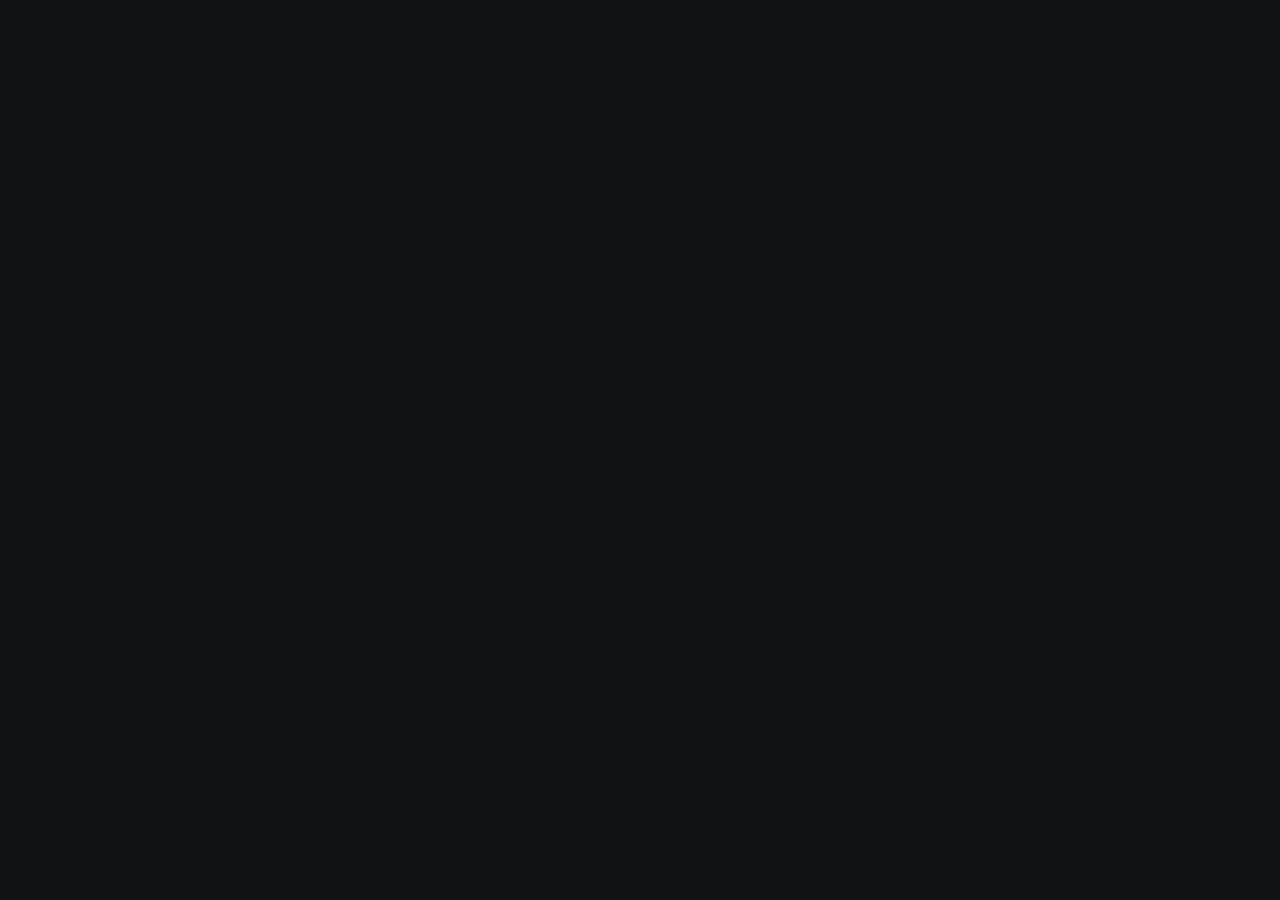
==== conveyor-proto/index.html @ c046ced2 "Прототип конвейера задач + README" ====
<!doctype html>
<html lang="en">
  <head>
    <meta charset="UTF-8" />
    <meta name="viewport" content="width=device-width, initial-scale=1.0" />
    <title>Конвейер задач — прототип</title>
    <script type="module" crossorigin src="./assets/index-CTn7qIFU.js"></script>
    <link rel="stylesheet" crossorigin href="./assets/index-Dr8Ca8Uf.css">
  </head>
  <body>
    <div id="root"></div>
  </body>
</html>
---- conveyor-proto/assets/index-Dr8Ca8Uf.css ----
@font-face{font-family:Manrope;font-style:normal;font-display:swap;font-weight:400;src:url(./manrope-cyrillic-400-normal-BMzJvInZ.woff2) format("woff2"),url(./manrope-cyrillic-400-normal-Dvx59UGC.woff) format("woff")}@font-face{font-family:Manrope;font-style:normal;font-display:swap;font-weight:500;src:url(./manrope-cyrillic-500-normal-B1OEZity.woff2) format("woff2"),url(./manrope-cyrillic-500-normal-CNwnNrRC.woff) format("woff")}@font-face{font-family:Manrope;font-style:normal;font-display:swap;font-weight:600;src:url(./manrope-cyrillic-600-normal-DvRl3Mj-.woff2) format("woff2"),url(./manrope-cyrillic-600-normal-It4mZcQk.woff) format("woff")}@font-face{font-family:Manrope;font-style:normal;font-display:swap;font-weight:700;src:url(./manrope-cyrillic-700-normal-Dw_fZAg2.woff2) format("woff2"),url(./manrope-cyrillic-700-normal-7JNVKxyl.woff) format("woff")}@font-face{font-family:JetBrains Mono;font-style:normal;font-display:swap;font-weight:400;src:url(./jetbrains-mono-cyrillic-400-normal-BEIGL1Tu.woff2) format("woff2"),url(./jetbrains-mono-cyrillic-400-normal-ugxPyKxw.woff) format("woff")}@font-face{font-family:JetBrains Mono;font-style:normal;font-display:swap;font-weight:500;src:url(./jetbrains-mono-cyrillic-500-normal-DmUKJPL_.woff2) format("woff2"),url(./jetbrains-mono-cyrillic-500-normal-DJqRU3vO.woff) format("woff")}@font-face{font-family:JetBrains Mono;font-style:normal;font-display:swap;font-weight:700;src:url(./jetbrains-mono-cyrillic-700-normal-BWTpRfYl.woff2) format("woff2"),url(./jetbrains-mono-cyrillic-700-normal-CEoEElIJ.woff) format("woff")}*,:before,:after{--tw-border-spacing-x: 0;--tw-border-spacing-y: 0;--tw-translate-x: 0;--tw-translate-y: 0;--tw-rotate: 0;--tw-skew-x: 0;--tw-skew-y: 0;--tw-scale-x: 1;--tw-scale-y: 1;--tw-pan-x: ;--tw-pan-y: ;--tw-pinch-zoom: ;--tw-scroll-snap-strictness: proximity;--tw-gradient-from-position: ;--tw-gradient-via-position: ;--tw-gradient-to-position: ;--tw-ordinal: ;--tw-slashed-zero: ;--tw-numeric-figure: ;--tw-numeric-spacing: ;--tw-numeric-fraction: ;--tw-ring-inset: ;--tw-ring-offset-width: 0px;--tw-ring-offset-color: #fff;--tw-ring-color: rgb(59 130 246 / .5);--tw-ring-offset-shadow: 0 0 #0000;--tw-ring-shadow: 0 0 #0000;--tw-shadow: 0 0 #0000;--tw-shadow-colored: 0 0 #0000;--tw-blur: ;--tw-brightness: ;--tw-contrast: ;--tw-grayscale: ;--tw-hue-rotate: ;--tw-invert: ;--tw-saturate: ;--tw-sepia: ;--tw-drop-shadow: ;--tw-backdrop-blur: ;--tw-backdrop-brightness: ;--tw-backdrop-contrast: ;--tw-backdrop-grayscale: ;--tw-backdrop-hue-rotate: ;--tw-backdrop-invert: ;--tw-backdrop-opacity: ;--tw-backdrop-saturate: ;--tw-backdrop-sepia: ;--tw-contain-size: ;--tw-contain-layout: ;--tw-contain-paint: ;--tw-contain-style: }::backdrop{--tw-border-spacing-x: 0;--tw-border-spacing-y: 0;--tw-translate-x: 0;--tw-translate-y: 0;--tw-rotate: 0;--tw-skew-x: 0;--tw-skew-y: 0;--tw-scale-x: 1;--tw-scale-y: 1;--tw-pan-x: ;--tw-pan-y: ;--tw-pinch-zoom: ;--tw-scroll-snap-strictness: proximity;--tw-gradient-from-position: ;--tw-gradient-via-position: ;--tw-gradient-to-position: ;--tw-ordinal: ;--tw-slashed-zero: ;--tw-numeric-figure: ;--tw-numeric-spacing: ;--tw-numeric-fraction: ;--tw-ring-inset: ;--tw-ring-offset-width: 0px;--tw-ring-offset-color: #fff;--tw-ring-color: rgb(59 130 246 / .5);--tw-ring-offset-shadow: 0 0 #0000;--tw-ring-shadow: 0 0 #0000;--tw-shadow: 0 0 #0000;--tw-shadow-colored: 0 0 #0000;--tw-blur: ;--tw-brightness: ;--tw-contrast: ;--tw-grayscale: ;--tw-hue-rotate: ;--tw-invert: ;--tw-saturate: ;--tw-sepia: ;--tw-drop-shadow: ;--tw-backdrop-blur: ;--tw-backdrop-brightness: ;--tw-backdrop-contrast: ;--tw-backdrop-grayscale: ;--tw-backdrop-hue-rotate: ;--tw-backdrop-invert: ;--tw-backdrop-opacity: ;--tw-backdrop-saturate: ;--tw-backdrop-sepia: ;--tw-contain-size: ;--tw-contain-layout: ;--tw-contain-paint: ;--tw-contain-style: }*,:before,:after{box-sizing:border-box;border-width:0;border-style:solid;border-color:#e5e7eb}:before,:after{--tw-content: ""}html,:host{line-height:1.5;-webkit-text-size-adjust:100%;-moz-tab-size:4;-o-tab-size:4;tab-size:4;font-family:ui-sans-serif,system-ui,sans-serif,"Apple Color Emoji","Segoe UI Emoji",Segoe UI Symbol,"Noto Color Emoji";font-feature-settings:normal;font-variation-settings:normal;-webkit-tap-highlight-color:transparent}body{margin:0;line-height:inherit}hr{height:0;color:inherit;border-top-width:1px}abbr:where([title]){-webkit-text-decoration:underline dotted;text-decoration:underline dotted}h1,h2,h3,h4,h5,h6{font-size:inherit;font-weight:inherit}a{color:inherit;text-decoration:inherit}b,strong{font-weight:bolder}code,kbd,samp,pre{font-family:ui-monospace,SFMono-Regular,Menlo,Monaco,Consolas,Liberation Mono,Courier New,monospace;font-feature-settings:normal;font-variation-settings:normal;font-size:1em}small{font-size:80%}sub,sup{font-size:75%;line-height:0;position:relative;vertical-align:baseline}sub{bottom:-.25em}sup{top:-.5em}table{text-indent:0;border-color:inherit;border-collapse:collapse}button,input,optgroup,select,textarea{font-family:inherit;font-feature-settings:inherit;font-variation-settings:inherit;font-size:100%;font-weight:inherit;line-height:inherit;letter-spacing:inherit;color:inherit;margin:0;padding:0}button,select{text-transform:none}button,input:where([type=button]),input:where([type=reset]),input:where([type=submit]){-webkit-appearance:button;background-color:transparent;background-image:none}:-moz-focusring{outline:auto}:-moz-ui-invalid{box-shadow:none}progress{vertical-align:baseline}::-webkit-inner-spin-button,::-webkit-outer-spin-button{height:auto}[type=search]{-webkit-appearance:textfield;outline-offset:-2px}::-webkit-search-decoration{-webkit-appearance:none}::-webkit-file-upload-button{-webkit-appearance:button;font:inherit}summary{display:list-item}blockquote,dl,dd,h1,h2,h3,h4,h5,h6,hr,figure,p,pre{margin:0}fieldset{margin:0;padding:0}legend{padding:0}ol,ul,menu{list-style:none;margin:0;padding:0}dialog{padding:0}textarea{resize:vertical}input::-moz-placeholder,textarea::-moz-placeholder{opacity:1;color:#9ca3af}input::placeholder,textarea::placeholder{opacity:1;color:#9ca3af}button,[role=button]{cursor:pointer}:disabled{cursor:default}img,svg,video,canvas,audio,iframe,embed,object{display:block;vertical-align:middle}img,video{max-width:100%;height:auto}[hidden]:where(:not([hidden=until-found])){display:none}html{color-scheme:dark}body{--tw-bg-opacity: 1;background-color:rgb(16 18 20 / var(--tw-bg-opacity, 1));--tw-text-opacity: 1;color:rgb(227 230 234 / var(--tw-text-opacity, 1));-webkit-font-smoothing:antialiased;-moz-osx-font-smoothing:grayscale;font-family:Manrope,system-ui,sans-serif}.font-mono,code{font-family:JetBrains Mono,ui-monospace,monospace}.sr-only{position:absolute;width:1px;height:1px;padding:0;margin:-1px;overflow:hidden;clip:rect(0,0,0,0);white-space:nowrap;border-width:0}.pointer-events-none{pointer-events:none}.visible{visibility:visible}.invisible{visibility:hidden}.fixed{position:fixed}.absolute{position:absolute}.relative{position:relative}.inset-0{inset:0}.inset-x-0{left:0;right:0}.inset-y-0{top:0;bottom:0}.-bottom-12{bottom:-3rem}.-left-12{left:-3rem}.-left-\[21px\]{left:-21px}.-right-12{right:-3rem}.-top-12{top:-3rem}.bottom-0{bottom:0}.bottom-5{bottom:1.25rem}.left-0{left:0}.left-1\/2{left:50%}.left-2{left:.5rem}.left-\[50\%\]{left:50%}.right-0{right:0}.right-1{right:.25rem}.right-2{right:.5rem}.right-3{right:.75rem}.right-4{right:1rem}.top-0{top:0}.top-1{top:.25rem}.top-1\.5{top:.375rem}.top-1\/2{top:50%}.top-3\.5{top:.875rem}.top-4{top:1rem}.top-\[1px\]{top:1px}.top-\[50\%\]{top:50%}.top-\[60\%\]{top:60%}.top-full{top:100%}.isolate{isolation:isolate}.z-10{z-index:10}.z-20{z-index:20}.z-40{z-index:40}.z-50{z-index:50}.z-\[1\]{z-index:1}.order-first{order:-9999}.order-last{order:9999}.col-start-2{grid-column-start:2}.row-span-2{grid-row:span 2 / span 2}.row-start-1{grid-row-start:1}.\!m-0{margin:0!important}.-mx-1{margin-left:-.25rem;margin-right:-.25rem}.-my-2{margin-top:-.5rem;margin-bottom:-.5rem}.mx-2{margin-left:.5rem;margin-right:.5rem}.mx-3\.5{margin-left:.875rem;margin-right:.875rem}.mx-auto{margin-left:auto;margin-right:auto}.my-0{margin-top:0;margin-bottom:0}.my-0\.5{margin-top:.125rem;margin-bottom:.125rem}.my-1{margin-top:.25rem;margin-bottom:.25rem}.-ml-4{margin-left:-1rem}.-mt-4{margin-top:-1rem}.mb-1\.5{margin-bottom:.375rem}.mb-2{margin-bottom:.5rem}.mb-3{margin-bottom:.75rem}.ml-1{margin-left:.25rem}.ml-2{margin-left:.5rem}.ml-4{margin-left:1rem}.ml-auto{margin-left:auto}.mt-0\.5{margin-top:.125rem}.mt-1{margin-top:.25rem}.mt-1\.5{margin-top:.375rem}.mt-2{margin-top:.5rem}.mt-3{margin-top:.75rem}.mt-4{margin-top:1rem}.mt-5{margin-top:1.25rem}.mt-auto{margin-top:auto}.line-clamp-1{overflow:hidden;display:-webkit-box;-webkit-box-orient:vertical;-webkit-line-clamp:1}.line-clamp-2{overflow:hidden;display:-webkit-box;-webkit-box-orient:vertical;-webkit-line-clamp:2}.block{display:block}.flex{display:flex}.inline-flex{display:inline-flex}.table{display:table}.table-caption{display:table-caption}.table-cell{display:table-cell}.table-row{display:table-row}.grid{display:grid}.hidden{display:none}.aspect-square{aspect-ratio:1 / 1}.aspect-video{aspect-ratio:16 / 9}.size-10{width:2.5rem;height:2.5rem}.size-2{width:.5rem;height:.5rem}.size-2\.5{width:.625rem;height:.625rem}.size-3{width:.75rem;height:.75rem}.size-3\.5{width:.875rem;height:.875rem}.size-4{width:1rem;height:1rem}.size-6{width:1.5rem;height:1.5rem}.size-7{width:1.75rem;height:1.75rem}.size-8{width:2rem;height:2rem}.size-9{width:2.25rem;height:2.25rem}.size-auto{width:auto;height:auto}.size-full{width:100%;height:100%}.h-1{height:.25rem}.h-1\.5{height:.375rem}.h-10{height:2.5rem}.h-12{height:3rem}.h-2{height:.5rem}.h-2\.5{height:.625rem}.h-4{height:1rem}.h-5{height:1.25rem}.h-6{height:1.5rem}.h-7{height:1.75rem}.h-8{height:2rem}.h-9{height:2.25rem}.h-\[1\.15rem\]{height:1.15rem}.h-\[calc\(100\%-1px\)\]{height:calc(100% - 1px)}.h-\[var\(--radix-navigation-menu-viewport-height\)\]{height:var(--radix-navigation-menu-viewport-height)}.h-\[var\(--radix-select-trigger-height\)\]{height:var(--radix-select-trigger-height)}.h-auto{height:auto}.h-dvh{height:100dvh}.h-full{height:100%}.h-px{height:1px}.h-svh{height:100svh}.max-h-\[300px\]{max-height:300px}.max-h-\[85vh\]{max-height:85vh}.min-h-0{min-height:0px}.min-h-16{min-height:4rem}.min-h-4{min-height:1rem}.min-h-svh{min-height:100svh}.w-0{width:0px}.w-1{width:.25rem}.w-2{width:.5rem}.w-2\.5{width:.625rem}.w-3{width:.75rem}.w-3\/4{width:75%}.w-4{width:1rem}.w-5{width:1.25rem}.w-64{width:16rem}.w-72{width:18rem}.w-8{width:2rem}.w-80{width:20rem}.w-9{width:2.25rem}.w-\[100px\]{width:100px}.w-auto{width:auto}.w-fit{width:-moz-fit-content;width:fit-content}.w-full{width:100%}.w-max{width:-moz-max-content;width:max-content}.w-px{width:1px}.min-w-0{min-width:0px}.min-w-10{min-width:2.5rem}.min-w-5{min-width:1.25rem}.min-w-8{min-width:2rem}.min-w-9{min-width:2.25rem}.min-w-\[12rem\]{min-width:12rem}.min-w-\[8rem\]{min-width:8rem}.min-w-\[var\(--radix-select-trigger-width\)\]{min-width:var(--radix-select-trigger-width)}.max-w-2xl{max-width:42rem}.max-w-\[calc\(100\%-2rem\)\]{max-width:calc(100% - 2rem)}.max-w-max{max-width:-moz-max-content;max-width:max-content}.max-w-md{max-width:28rem}.max-w-sm{max-width:24rem}.flex-1{flex:1 1 0%}.shrink-0{flex-shrink:0}.grow{flex-grow:1}.grow-0{flex-grow:0}.basis-full{flex-basis:100%}.caption-bottom{caption-side:bottom}.border-collapse{border-collapse:collapse}.-translate-x-1\/2{--tw-translate-x: -50%;transform:translate(var(--tw-translate-x),var(--tw-translate-y)) rotate(var(--tw-rotate)) skew(var(--tw-skew-x)) skewY(var(--tw-skew-y)) scaleX(var(--tw-scale-x)) scaleY(var(--tw-scale-y))}.-translate-x-px{--tw-translate-x: -1px;transform:translate(var(--tw-translate-x),var(--tw-translate-y)) rotate(var(--tw-rotate)) skew(var(--tw-skew-x)) skewY(var(--tw-skew-y)) scaleX(var(--tw-scale-x)) scaleY(var(--tw-scale-y))}.-translate-y-1\/2{--tw-translate-y: -50%;transform:translate(var(--tw-translate-x),var(--tw-translate-y)) rotate(var(--tw-rotate)) skew(var(--tw-skew-x)) skewY(var(--tw-skew-y)) scaleX(var(--tw-scale-x)) scaleY(var(--tw-scale-y))}.translate-x-\[-50\%\]{--tw-translate-x: -50%;transform:translate(var(--tw-translate-x),var(--tw-translate-y)) rotate(var(--tw-rotate)) skew(var(--tw-skew-x)) skewY(var(--tw-skew-y)) scaleX(var(--tw-scale-x)) scaleY(var(--tw-scale-y))}.translate-x-px{--tw-translate-x: 1px;transform:translate(var(--tw-translate-x),var(--tw-translate-y)) rotate(var(--tw-rotate)) skew(var(--tw-skew-x)) skewY(var(--tw-skew-y)) scaleX(var(--tw-scale-x)) scaleY(var(--tw-scale-y))}.translate-y-0\.5{--tw-translate-y: .125rem;transform:translate(var(--tw-translate-x),var(--tw-translate-y)) rotate(var(--tw-rotate)) skew(var(--tw-skew-x)) skewY(var(--tw-skew-y)) scaleX(var(--tw-scale-x)) scaleY(var(--tw-scale-y))}.translate-y-\[-50\%\]{--tw-translate-y: -50%;transform:translate(var(--tw-translate-x),var(--tw-translate-y)) rotate(var(--tw-rotate)) skew(var(--tw-skew-x)) skewY(var(--tw-skew-y)) scaleX(var(--tw-scale-x)) scaleY(var(--tw-scale-y))}.translate-y-\[calc\(-50\%_-_2px\)\]{--tw-translate-y: calc(-50% - 2px) ;transform:translate(var(--tw-translate-x),var(--tw-translate-y)) rotate(var(--tw-rotate)) skew(var(--tw-skew-x)) skewY(var(--tw-skew-y)) scaleX(var(--tw-scale-x)) scaleY(var(--tw-scale-y))}.rotate-45{--tw-rotate: 45deg;transform:translate(var(--tw-translate-x),var(--tw-translate-y)) rotate(var(--tw-rotate)) skew(var(--tw-skew-x)) skewY(var(--tw-skew-y)) scaleX(var(--tw-scale-x)) scaleY(var(--tw-scale-y))}.rotate-90{--tw-rotate: 90deg;transform:translate(var(--tw-translate-x),var(--tw-translate-y)) rotate(var(--tw-rotate)) skew(var(--tw-skew-x)) skewY(var(--tw-skew-y)) scaleX(var(--tw-scale-x)) scaleY(var(--tw-scale-y))}.transform{transform:translate(var(--tw-translate-x),var(--tw-translate-y)) rotate(var(--tw-rotate)) skew(var(--tw-skew-x)) skewY(var(--tw-skew-y)) scaleX(var(--tw-scale-x)) scaleY(var(--tw-scale-y))}@keyframes caret-blink{0%,70%,to{opacity:1}20%,50%{opacity:0}}.animate-caret-blink{animation:caret-blink 1.25s ease-out infinite}@keyframes pulse{50%{opacity:.5}}.animate-pulse{animation:pulse 2s cubic-bezier(.4,0,.6,1) infinite}@keyframes spin{to{transform:rotate(360deg)}}.animate-spin{animation:spin 1s linear infinite}.cursor-default{cursor:default}.cursor-pointer{cursor:pointer}.cursor-text{cursor:text}.touch-none{touch-action:none}.select-none{-webkit-user-select:none;-moz-user-select:none;user-select:none}.resize-none{resize:none}.scroll-my-1{scroll-margin-top:.25rem;scroll-margin-bottom:.25rem}.scroll-py-1{scroll-padding-top:.25rem;scroll-padding-bottom:.25rem}.list-disc{list-style-type:disc}.list-none{list-style-type:none}.auto-rows-min{grid-auto-rows:min-content}.grid-cols-\[0_1fr\]{grid-template-columns:0 1fr}.grid-rows-\[auto_auto\]{grid-template-rows:auto auto}.flex-row{flex-direction:row}.flex-col{flex-direction:column}.flex-col-reverse{flex-direction:column-reverse}.flex-wrap{flex-wrap:wrap}.place-content-center{place-content:center}.place-items-center{place-items:center}.items-start{align-items:flex-start}.items-end{align-items:flex-end}.items-center{align-items:center}.items-stretch{align-items:stretch}.justify-start{justify-content:flex-start}.justify-center{justify-content:center}.justify-between{justify-content:space-between}.justify-items-start{justify-items:start}.gap-0\.5{gap:.125rem}.gap-1{gap:.25rem}.gap-1\.5{gap:.375rem}.gap-2{gap:.5rem}.gap-2\.5{gap:.625rem}.gap-3{gap:.75rem}.gap-4{gap:1rem}.gap-6{gap:1.5rem}.gap-7{gap:1.75rem}.gap-\[--spacing\(var\(--gap\)\)\]{gap:var(--spacing(var(--gap)))}.gap-y-0\.5{row-gap:.125rem}.space-y-1>:not([hidden])~:not([hidden]){--tw-space-y-reverse: 0;margin-top:calc(.25rem * calc(1 - var(--tw-space-y-reverse)));margin-bottom:calc(.25rem * var(--tw-space-y-reverse))}.space-y-1\.5>:not([hidden])~:not([hidden]){--tw-space-y-reverse: 0;margin-top:calc(.375rem * calc(1 - var(--tw-space-y-reverse)));margin-bottom:calc(.375rem * var(--tw-space-y-reverse))}.space-y-2>:not([hidden])~:not([hidden]){--tw-space-y-reverse: 0;margin-top:calc(.5rem * calc(1 - var(--tw-space-y-reverse)));margin-bottom:calc(.5rem * var(--tw-space-y-reverse))}.space-y-2\.5>:not([hidden])~:not([hidden]){--tw-space-y-reverse: 0;margin-top:calc(.625rem * calc(1 - var(--tw-space-y-reverse)));margin-bottom:calc(.625rem * var(--tw-space-y-reverse))}.space-y-3>:not([hidden])~:not([hidden]){--tw-space-y-reverse: 0;margin-top:calc(.75rem * calc(1 - var(--tw-space-y-reverse)));margin-bottom:calc(.75rem * var(--tw-space-y-reverse))}.self-start{align-self:flex-start}.self-stretch{align-self:stretch}.justify-self-end{justify-self:end}.overflow-auto{overflow:auto}.overflow-hidden{overflow:hidden}.overflow-x-auto{overflow-x:auto}.overflow-y-auto{overflow-y:auto}.overflow-x-hidden{overflow-x:hidden}.truncate{overflow:hidden;text-overflow:ellipsis;white-space:nowrap}.whitespace-nowrap{white-space:nowrap}.text-balance{text-wrap:balance}.break-words{overflow-wrap:break-word}.rounded{border-radius:.25rem}.rounded-2xl{border-radius:1rem}.rounded-\[2px\]{border-radius:2px}.rounded-\[4px\]{border-radius:4px}.rounded-\[calc\(var\(--radius\)-5px\)\]{border-radius:calc(var(--radius) - 5px)}.rounded-\[inherit\]{border-radius:inherit}.rounded-full{border-radius:9999px}.rounded-lg{border-radius:var(--radius)}.rounded-md{border-radius:calc(var(--radius) - 2px)}.rounded-none{border-radius:0}.rounded-sm{border-radius:calc(var(--radius) - 4px)}.rounded-xl{border-radius:calc(var(--radius) + 4px)}.rounded-xs{border-radius:calc(var(--radius) - 6px)}.rounded-l-md{border-top-left-radius:calc(var(--radius) - 2px);border-bottom-left-radius:calc(var(--radius) - 2px)}.rounded-r-md{border-top-right-radius:calc(var(--radius) - 2px);border-bottom-right-radius:calc(var(--radius) - 2px)}.rounded-tl-sm{border-top-left-radius:calc(var(--radius) - 4px)}.border{border-width:1px}.border-0{border-width:0px}.border-\[1\.5px\]{border-width:1.5px}.border-y{border-top-width:1px;border-bottom-width:1px}.border-b{border-bottom-width:1px}.border-l{border-left-width:1px}.border-r{border-right-width:1px}.border-t{border-top-width:1px}.border-dashed{border-style:dashed}.border-amber\/30{border-color:#e8b34b4d}.border-border{border-color:hsl(var(--border))}.border-border\/50{border-color:hsl(var(--border) / .5)}.border-green\/30{border-color:#5db87a4d}.border-input{border-color:hsl(var(--input))}.border-line{--tw-border-opacity: 1;border-color:rgb(38 41 47 / var(--tw-border-opacity, 1))}.border-orange\/30{border-color:#dd8a4b4d}.border-primary{border-color:hsl(var(--primary))}.border-red\/40{border-color:#d9634f66}.border-red\/50{border-color:#d9634f80}.border-sidebar-border{border-color:hsl(var(--sidebar-border))}.border-transparent{border-color:transparent}.border-l-transparent{border-left-color:transparent}.border-t-transparent{border-top-color:transparent}.bg-accent{background-color:hsl(var(--accent))}.bg-amber{--tw-bg-opacity: 1;background-color:rgb(232 179 75 / var(--tw-bg-opacity, 1))}.bg-amber\/15{background-color:#e8b34b26}.bg-amber\/5{background-color:#e8b34b0d}.bg-background{background-color:hsl(var(--background))}.bg-bg{--tw-bg-opacity: 1;background-color:rgb(16 18 20 / var(--tw-bg-opacity, 1))}.bg-black\/50{background-color:#00000080}.bg-black\/60{background-color:#0009}.bg-blue{--tw-bg-opacity: 1;background-color:rgb(91 157 217 / var(--tw-bg-opacity, 1))}.bg-border{background-color:hsl(var(--border))}.bg-card{background-color:hsl(var(--card))}.bg-destructive{--tw-bg-opacity: 1;background-color:hsl(var(--destructive) / var(--tw-bg-opacity, 1))}.bg-foreground{background-color:hsl(var(--foreground))}.bg-green{--tw-bg-opacity: 1;background-color:rgb(93 184 122 / var(--tw-bg-opacity, 1))}.bg-green\/15{background-color:#5db87a26}.bg-green\/5{background-color:#5db87a0d}.bg-input{background-color:hsl(var(--input))}.bg-line{--tw-bg-opacity: 1;background-color:rgb(38 41 47 / var(--tw-bg-opacity, 1))}.bg-muted{background-color:hsl(var(--muted))}.bg-muted\/50{background-color:hsl(var(--muted) / .5)}.bg-orange{--tw-bg-opacity: 1;background-color:rgb(221 138 75 / var(--tw-bg-opacity, 1))}.bg-orange\/15{background-color:#dd8a4b26}.bg-orange\/5{background-color:#dd8a4b0d}.bg-panel{--tw-bg-opacity: 1;background-color:rgb(23 25 29 / var(--tw-bg-opacity, 1))}.bg-popover{background-color:hsl(var(--popover))}.bg-primary{background-color:hsl(var(--primary))}.bg-primary\/20{background-color:hsl(var(--primary) / .2)}.bg-red{--tw-bg-opacity: 1;background-color:rgb(217 99 79 / var(--tw-bg-opacity, 1))}.bg-red\/10{background-color:#d9634f1a}.bg-secondary{background-color:hsl(var(--secondary))}.bg-sidebar{background-color:hsl(var(--sidebar-background))}.bg-sidebar-border{background-color:hsl(var(--sidebar-border))}.bg-transparent{background-color:transparent}.bg-white{--tw-bg-opacity: 1;background-color:rgb(255 255 255 / var(--tw-bg-opacity, 1))}.fill-current{fill:currentColor}.fill-foreground{fill:hsl(var(--foreground))}.fill-primary{fill:hsl(var(--primary))}.p-0{padding:0}.p-0\.5{padding:.125rem}.p-1{padding:.25rem}.p-2{padding:.5rem}.p-2\.5{padding:.625rem}.p-3{padding:.75rem}.p-3\.5{padding:.875rem}.p-4{padding:1rem}.p-5{padding:1.25rem}.p-6{padding:1.5rem}.p-\[3px\]{padding:3px}.p-px{padding:1px}.px-1{padding-left:.25rem;padding-right:.25rem}.px-1\.5{padding-left:.375rem;padding-right:.375rem}.px-2{padding-left:.5rem;padding-right:.5rem}.px-2\.5{padding-left:.625rem;padding-right:.625rem}.px-3{padding-left:.75rem;padding-right:.75rem}.px-4{padding-left:1rem;padding-right:1rem}.px-5{padding-left:1.25rem;padding-right:1.25rem}.px-6{padding-left:1.5rem;padding-right:1.5rem}.py-0\.5{padding-top:.125rem;padding-bottom:.125rem}.py-1{padding-top:.25rem;padding-bottom:.25rem}.py-1\.5{padding-top:.375rem;padding-bottom:.375rem}.py-2{padding-top:.5rem;padding-bottom:.5rem}.py-2\.5{padding-top:.625rem;padding-bottom:.625rem}.py-3{padding-top:.75rem;padding-bottom:.75rem}.py-4{padding-top:1rem;padding-bottom:1rem}.py-6{padding-top:1.5rem;padding-bottom:1.5rem}.pb-3{padding-bottom:.75rem}.pb-4{padding-bottom:1rem}.pl-2{padding-left:.5rem}.pl-3{padding-left:.75rem}.pl-4{padding-left:1rem}.pl-8{padding-left:2rem}.pr-1{padding-right:.25rem}.pr-2{padding-right:.5rem}.pr-2\.5{padding-right:.625rem}.pr-3{padding-right:.75rem}.pr-8{padding-right:2rem}.pt-0{padding-top:0}.pt-3{padding-top:.75rem}.pt-4{padding-top:1rem}.text-left{text-align:left}.text-center{text-align:center}.align-middle{vertical-align:middle}.font-mono{font-family:ui-monospace,SFMono-Regular,Menlo,Monaco,Consolas,Liberation Mono,Courier New,monospace}.font-sans{font-family:ui-sans-serif,system-ui,sans-serif,"Apple Color Emoji","Segoe UI Emoji",Segoe UI Symbol,"Noto Color Emoji"}.text-\[0\.8rem\]{font-size:.8rem}.text-\[10px\]{font-size:10px}.text-\[11px\]{font-size:11px}.text-\[13px\]{font-size:13px}.text-base{font-size:1rem;line-height:1.5rem}.text-lg{font-size:1.125rem;line-height:1.75rem}.text-sm{font-size:.875rem;line-height:1.25rem}.text-sm\/relaxed{font-size:.875rem;line-height:1.625}.text-xs{font-size:.75rem;line-height:1rem}.font-bold{font-weight:700}.font-medium{font-weight:500}.font-normal{font-weight:400}.font-semibold{font-weight:600}.uppercase{text-transform:uppercase}.tabular-nums{--tw-numeric-spacing: tabular-nums;font-variant-numeric:var(--tw-ordinal) var(--tw-slashed-zero) var(--tw-numeric-figure) var(--tw-numeric-spacing) var(--tw-numeric-fraction)}.leading-none{line-height:1}.leading-normal{line-height:1.5}.leading-relaxed{line-height:1.625}.leading-snug{line-height:1.375}.tracking-tight{letter-spacing:-.025em}.tracking-wide{letter-spacing:.025em}.tracking-wider{letter-spacing:.05em}.tracking-widest{letter-spacing:.1em}.text-accent-foreground{color:hsl(var(--accent-foreground))}.text-amber{--tw-text-opacity: 1;color:rgb(232 179 75 / var(--tw-text-opacity, 1))}.text-background{color:hsl(var(--background))}.text-black{--tw-text-opacity: 1;color:rgb(0 0 0 / var(--tw-text-opacity, 1))}.text-blue{--tw-text-opacity: 1;color:rgb(91 157 217 / var(--tw-text-opacity, 1))}.text-card-foreground{color:hsl(var(--card-foreground))}.text-current{color:currentColor}.text-destructive{--tw-text-opacity: 1;color:hsl(var(--destructive) / var(--tw-text-opacity, 1))}.text-foreground{color:hsl(var(--foreground))}.text-green{--tw-text-opacity: 1;color:rgb(93 184 122 / var(--tw-text-opacity, 1))}.text-ink{--tw-text-opacity: 1;color:rgb(227 230 234 / var(--tw-text-opacity, 1))}.text-ink\/80{color:#e3e6eacc}.text-ink\/85{color:#e3e6ead9}.text-ink\/90{color:#e3e6eae6}.text-mute{--tw-text-opacity: 1;color:rgb(139 145 155 / var(--tw-text-opacity, 1))}.text-muted-foreground{color:hsl(var(--muted-foreground))}.text-orange{--tw-text-opacity: 1;color:rgb(221 138 75 / var(--tw-text-opacity, 1))}.text-popover-foreground{color:hsl(var(--popover-foreground))}.text-primary{color:hsl(var(--primary))}.text-primary-foreground{color:hsl(var(--primary-foreground))}.text-red{--tw-text-opacity: 1;color:rgb(217 99 79 / var(--tw-text-opacity, 1))}.text-secondary-foreground{color:hsl(var(--secondary-foreground))}.text-sidebar-foreground{color:hsl(var(--sidebar-foreground))}.text-sidebar-foreground\/70{color:hsl(var(--sidebar-foreground) / .7)}.text-white{--tw-text-opacity: 1;color:rgb(255 255 255 / var(--tw-text-opacity, 1))}.underline-offset-4{text-underline-offset:4px}.opacity-0{opacity:0}.opacity-50{opacity:.5}.opacity-70{opacity:.7}.shadow{--tw-shadow: 0 1px 3px 0 rgb(0 0 0 / .1), 0 1px 2px -1px rgb(0 0 0 / .1);--tw-shadow-colored: 0 1px 3px 0 var(--tw-shadow-color), 0 1px 2px -1px var(--tw-shadow-color);box-shadow:var(--tw-ring-offset-shadow, 0 0 #0000),var(--tw-ring-shadow, 0 0 #0000),var(--tw-shadow)}.shadow-2xl{--tw-shadow: 0 25px 50px -12px rgb(0 0 0 / .25);--tw-shadow-colored: 0 25px 50px -12px var(--tw-shadow-color);box-shadow:var(--tw-ring-offset-shadow, 0 0 #0000),var(--tw-ring-shadow, 0 0 #0000),var(--tw-shadow)}.shadow-\[0_0_0_1px_hsl\(var\(--sidebar-border\)\)\]{--tw-shadow: 0 0 0 1px hsl(var(--sidebar-border));--tw-shadow-colored: 0 0 0 1px var(--tw-shadow-color);box-shadow:var(--tw-ring-offset-shadow, 0 0 #0000),var(--tw-ring-shadow, 0 0 #0000),var(--tw-shadow)}.shadow-lg{--tw-shadow: 0 10px 15px -3px rgb(0 0 0 / .1), 0 4px 6px -4px rgb(0 0 0 / .1);--tw-shadow-colored: 0 10px 15px -3px var(--tw-shadow-color), 0 4px 6px -4px var(--tw-shadow-color);box-shadow:var(--tw-ring-offset-shadow, 0 0 #0000),var(--tw-ring-shadow, 0 0 #0000),var(--tw-shadow)}.shadow-md{--tw-shadow: 0 4px 6px -1px rgb(0 0 0 / .1), 0 2px 4px -2px rgb(0 0 0 / .1);--tw-shadow-colored: 0 4px 6px -1px var(--tw-shadow-color), 0 2px 4px -2px var(--tw-shadow-color);box-shadow:var(--tw-ring-offset-shadow, 0 0 #0000),var(--tw-ring-shadow, 0 0 #0000),var(--tw-shadow)}.shadow-none{--tw-shadow: 0 0 #0000;--tw-shadow-colored: 0 0 #0000;box-shadow:var(--tw-ring-offset-shadow, 0 0 #0000),var(--tw-ring-shadow, 0 0 #0000),var(--tw-shadow)}.shadow-sm{--tw-shadow: 0 1px 2px 0 rgb(0 0 0 / .05);--tw-shadow-colored: 0 1px 2px 0 var(--tw-shadow-color);box-shadow:var(--tw-ring-offset-shadow, 0 0 #0000),var(--tw-ring-shadow, 0 0 #0000),var(--tw-shadow)}.shadow-xl{--tw-shadow: 0 20px 25px -5px rgb(0 0 0 / .1), 0 8px 10px -6px rgb(0 0 0 / .1);--tw-shadow-colored: 0 20px 25px -5px var(--tw-shadow-color), 0 8px 10px -6px var(--tw-shadow-color);box-shadow:var(--tw-ring-offset-shadow, 0 0 #0000),var(--tw-ring-shadow, 0 0 #0000),var(--tw-shadow)}.shadow-xs{--tw-shadow: 0 1px 2px 0 rgb(0 0 0 / .05);--tw-shadow-colored: 0 1px 2px 0 var(--tw-shadow-color);box-shadow:var(--tw-ring-offset-shadow, 0 0 #0000),var(--tw-ring-shadow, 0 0 #0000),var(--tw-shadow)}.outline-none{outline:2px solid transparent;outline-offset:2px}.outline{outline-style:solid}.ring-0{--tw-ring-offset-shadow: var(--tw-ring-inset) 0 0 0 var(--tw-ring-offset-width) var(--tw-ring-offset-color);--tw-ring-shadow: var(--tw-ring-inset) 0 0 0 calc(0px + var(--tw-ring-offset-width)) var(--tw-ring-color);box-shadow:var(--tw-ring-offset-shadow),var(--tw-ring-shadow),var(--tw-shadow, 0 0 #0000)}.ring-ring\/50{--tw-ring-color: hsl(var(--ring) / .5)}.ring-sidebar-ring{--tw-ring-color: hsl(var(--sidebar-ring))}.ring-offset-background{--tw-ring-offset-color: hsl(var(--background))}.filter{filter:var(--tw-blur) var(--tw-brightness) var(--tw-contrast) var(--tw-grayscale) var(--tw-hue-rotate) var(--tw-invert) var(--tw-saturate) var(--tw-sepia) var(--tw-drop-shadow)}.transition{transition-property:color,background-color,border-color,text-decoration-color,fill,stroke,opacity,box-shadow,transform,filter,backdrop-filter;transition-timing-function:cubic-bezier(.4,0,.2,1);transition-duration:.15s}.transition-\[color\,box-shadow\]{transition-property:color,box-shadow;transition-timing-function:cubic-bezier(.4,0,.2,1);transition-duration:.15s}.transition-\[left\,right\,width\]{transition-property:left,right,width;transition-timing-function:cubic-bezier(.4,0,.2,1);transition-duration:.15s}.transition-\[margin\,opacity\]{transition-property:margin,opacity;transition-timing-function:cubic-bezier(.4,0,.2,1);transition-duration:.15s}.transition-\[width\,height\,padding\]{transition-property:width,height,padding;transition-timing-function:cubic-bezier(.4,0,.2,1);transition-duration:.15s}.transition-\[width\]{transition-property:width;transition-timing-function:cubic-bezier(.4,0,.2,1);transition-duration:.15s}.transition-all{transition-property:all;transition-timing-function:cubic-bezier(.4,0,.2,1);transition-duration:.15s}.transition-colors{transition-property:color,background-color,border-color,text-decoration-color,fill,stroke;transition-timing-function:cubic-bezier(.4,0,.2,1);transition-duration:.15s}.transition-none{transition-property:none}.transition-opacity{transition-property:opacity;transition-timing-function:cubic-bezier(.4,0,.2,1);transition-duration:.15s}.transition-shadow{transition-property:box-shadow;transition-timing-function:cubic-bezier(.4,0,.2,1);transition-duration:.15s}.transition-transform{transition-property:transform;transition-timing-function:cubic-bezier(.4,0,.2,1);transition-duration:.15s}.duration-100{transition-duration:.1s}.duration-1000{transition-duration:1s}.duration-200{transition-duration:.2s}.duration-300{transition-duration:.3s}.duration-500{transition-duration:.5s}.ease-in-out{transition-timing-function:cubic-bezier(.4,0,.2,1)}.ease-linear{transition-timing-function:linear}@keyframes enter{0%{opacity:var(--tw-enter-opacity, 1);transform:translate3d(var(--tw-enter-translate-x, 0),var(--tw-enter-translate-y, 0),0) scale3d(var(--tw-enter-scale, 1),var(--tw-enter-scale, 1),var(--tw-enter-scale, 1)) rotate(var(--tw-enter-rotate, 0))}}@keyframes exit{to{opacity:var(--tw-exit-opacity, 1);transform:translate3d(var(--tw-exit-translate-x, 0),var(--tw-exit-translate-y, 0),0) scale3d(var(--tw-exit-scale, 1),var(--tw-exit-scale, 1),var(--tw-exit-scale, 1)) rotate(var(--tw-exit-rotate, 0))}}.animate-in{animation-name:enter;animation-duration:.15s;--tw-enter-opacity: initial;--tw-enter-scale: initial;--tw-enter-rotate: initial;--tw-enter-translate-x: initial;--tw-enter-translate-y: initial}.fade-in-0{--tw-enter-opacity: 0}.zoom-in-95{--tw-enter-scale: .95}.duration-100{animation-duration:.1s}.duration-1000{animation-duration:1s}.duration-200{animation-duration:.2s}.duration-300{animation-duration:.3s}.duration-500{animation-duration:.5s}.ease-in-out{animation-timing-function:cubic-bezier(.4,0,.2,1)}.ease-linear{animation-timing-function:linear}.\[--cell-size\:--spacing\(8\)\]{--cell-size: var(--spacing(8))}.selection\:bg-primary *::-moz-selection{background-color:hsl(var(--primary))}.selection\:bg-primary *::selection{background-color:hsl(var(--primary))}.selection\:text-primary-foreground *::-moz-selection{color:hsl(var(--primary-foreground))}.selection\:text-primary-foreground *::selection{color:hsl(var(--primary-foreground))}.selection\:bg-primary::-moz-selection{background-color:hsl(var(--primary))}.selection\:bg-primary::selection{background-color:hsl(var(--primary))}.selection\:text-primary-foreground::-moz-selection{color:hsl(var(--primary-foreground))}.selection\:text-primary-foreground::selection{color:hsl(var(--primary-foreground))}.file\:inline-flex::file-selector-button{display:inline-flex}.file\:h-7::file-selector-button{height:1.75rem}.file\:border-0::file-selector-button{border-width:0px}.file\:bg-transparent::file-selector-button{background-color:transparent}.file\:text-sm::file-selector-button{font-size:.875rem;line-height:1.25rem}.file\:font-medium::file-selector-button{font-weight:500}.file\:text-foreground::file-selector-button{color:hsl(var(--foreground))}.placeholder\:text-muted-foreground::-moz-placeholder{color:hsl(var(--muted-foreground))}.placeholder\:text-muted-foreground::placeholder{color:hsl(var(--muted-foreground))}.after\:absolute:after{content:var(--tw-content);position:absolute}.after\:-inset-2:after{content:var(--tw-content);inset:-.5rem}.after\:inset-y-0:after{content:var(--tw-content);top:0;bottom:0}.after\:left-1\/2:after{content:var(--tw-content);left:50%}.after\:w-1:after{content:var(--tw-content);width:.25rem}.after\:w-\[2px\]:after{content:var(--tw-content);width:2px}.after\:-translate-x-1\/2:after{content:var(--tw-content);--tw-translate-x: -50%;transform:translate(var(--tw-translate-x),var(--tw-translate-y)) rotate(var(--tw-rotate)) skew(var(--tw-skew-x)) skewY(var(--tw-skew-y)) scaleX(var(--tw-scale-x)) scaleY(var(--tw-scale-y))}.first\:rounded-l-md:first-child{border-top-left-radius:calc(var(--radius) - 2px);border-bottom-left-radius:calc(var(--radius) - 2px)}.first\:border-l:first-child{border-left-width:1px}.last\:mt-0:last-child{margin-top:0}.last\:rounded-r-md:last-child{border-top-right-radius:calc(var(--radius) - 2px);border-bottom-right-radius:calc(var(--radius) - 2px)}.last\:border-b-0:last-child{border-bottom-width:0px}.hover\:border-amber\/50:hover{border-color:#e8b34b80}.hover\:border-blue\/50:hover{border-color:#5b9dd980}.hover\:bg-accent:hover{background-color:hsl(var(--accent))}.hover\:bg-amber\/25:hover{background-color:#e8b34b40}.hover\:bg-amber\/85:hover{background-color:#e8b34bd9}.hover\:bg-blue\/85:hover{background-color:#5b9dd9d9}.hover\:bg-destructive\/90:hover{background-color:hsl(var(--destructive) / .9)}.hover\:bg-green\/85:hover{background-color:#5db87ad9}.hover\:bg-line:hover{--tw-bg-opacity: 1;background-color:rgb(38 41 47 / var(--tw-bg-opacity, 1))}.hover\:bg-muted:hover{background-color:hsl(var(--muted))}.hover\:bg-muted\/50:hover{background-color:hsl(var(--muted) / .5)}.hover\:bg-orange\/85:hover{background-color:#dd8a4bd9}.hover\:bg-panel2:hover{--tw-bg-opacity: 1;background-color:rgb(29 32 37 / var(--tw-bg-opacity, 1))}.hover\:bg-primary\/90:hover{background-color:hsl(var(--primary) / .9)}.hover\:bg-red\/10:hover{background-color:#d9634f1a}.hover\:bg-secondary\/80:hover{background-color:hsl(var(--secondary) / .8)}.hover\:bg-sidebar-accent:hover{background-color:hsl(var(--sidebar-accent))}.hover\:text-accent-foreground:hover{color:hsl(var(--accent-foreground))}.hover\:text-foreground:hover{color:hsl(var(--foreground))}.hover\:text-ink:hover{--tw-text-opacity: 1;color:rgb(227 230 234 / var(--tw-text-opacity, 1))}.hover\:text-muted-foreground:hover{color:hsl(var(--muted-foreground))}.hover\:text-sidebar-accent-foreground:hover{color:hsl(var(--sidebar-accent-foreground))}.hover\:underline:hover{text-decoration-line:underline}.hover\:opacity-100:hover{opacity:1}.hover\:shadow-\[0_0_0_1px_hsl\(var\(--sidebar-accent\)\)\]:hover{--tw-shadow: 0 0 0 1px hsl(var(--sidebar-accent));--tw-shadow-colored: 0 0 0 1px var(--tw-shadow-color);box-shadow:var(--tw-ring-offset-shadow, 0 0 #0000),var(--tw-ring-shadow, 0 0 #0000),var(--tw-shadow)}.hover\:ring-4:hover{--tw-ring-offset-shadow: var(--tw-ring-inset) 0 0 0 var(--tw-ring-offset-width) var(--tw-ring-offset-color);--tw-ring-shadow: var(--tw-ring-inset) 0 0 0 calc(4px + var(--tw-ring-offset-width)) var(--tw-ring-color);box-shadow:var(--tw-ring-offset-shadow),var(--tw-ring-shadow),var(--tw-shadow, 0 0 #0000)}.hover\:after\:bg-sidebar-border:hover:after{content:var(--tw-content);background-color:hsl(var(--sidebar-border))}.focus\:z-10:focus{z-index:10}.focus\:bg-accent:focus{background-color:hsl(var(--accent))}.focus\:text-accent-foreground:focus{color:hsl(var(--accent-foreground))}.focus\:ring-2:focus{--tw-ring-offset-shadow: var(--tw-ring-inset) 0 0 0 var(--tw-ring-offset-width) var(--tw-ring-offset-color);--tw-ring-shadow: var(--tw-ring-inset) 0 0 0 calc(2px + var(--tw-ring-offset-width)) var(--tw-ring-color);box-shadow:var(--tw-ring-offset-shadow),var(--tw-ring-shadow),var(--tw-shadow, 0 0 #0000)}.focus\:ring-ring:focus{--tw-ring-color: hsl(var(--ring))}.focus\:ring-offset-2:focus{--tw-ring-offset-width: 2px}.focus-visible\:z-10:focus-visible{z-index:10}.focus-visible\:border-ring:focus-visible{border-color:hsl(var(--ring))}.focus-visible\:outline-1:focus-visible{outline-width:1px}.focus-visible\:outline-2:focus-visible{outline-width:2px}.focus-visible\:outline-amber:focus-visible{outline-color:#e8b34b}.focus-visible\:outline-red:focus-visible{outline-color:#d9634f}.focus-visible\:outline-ring:focus-visible{outline-color:hsl(var(--ring))}.focus-visible\:ring-0:focus-visible{--tw-ring-offset-shadow: var(--tw-ring-inset) 0 0 0 var(--tw-ring-offset-width) var(--tw-ring-offset-color);--tw-ring-shadow: var(--tw-ring-inset) 0 0 0 calc(0px + var(--tw-ring-offset-width)) var(--tw-ring-color);box-shadow:var(--tw-ring-offset-shadow),var(--tw-ring-shadow),var(--tw-shadow, 0 0 #0000)}.focus-visible\:ring-1:focus-visible{--tw-ring-offset-shadow: var(--tw-ring-inset) 0 0 0 var(--tw-ring-offset-width) var(--tw-ring-offset-color);--tw-ring-shadow: var(--tw-ring-inset) 0 0 0 calc(1px + var(--tw-ring-offset-width)) var(--tw-ring-color);box-shadow:var(--tw-ring-offset-shadow),var(--tw-ring-shadow),var(--tw-shadow, 0 0 #0000)}.focus-visible\:ring-2:focus-visible{--tw-ring-offset-shadow: var(--tw-ring-inset) 0 0 0 var(--tw-ring-offset-width) var(--tw-ring-offset-color);--tw-ring-shadow: var(--tw-ring-inset) 0 0 0 calc(2px + var(--tw-ring-offset-width)) var(--tw-ring-color);box-shadow:var(--tw-ring-offset-shadow),var(--tw-ring-shadow),var(--tw-shadow, 0 0 #0000)}.focus-visible\:ring-4:focus-visible{--tw-ring-offset-shadow: var(--tw-ring-inset) 0 0 0 var(--tw-ring-offset-width) var(--tw-ring-offset-color);--tw-ring-shadow: var(--tw-ring-inset) 0 0 0 calc(4px + var(--tw-ring-offset-width)) var(--tw-ring-color);box-shadow:var(--tw-ring-offset-shadow),var(--tw-ring-shadow),var(--tw-shadow, 0 0 #0000)}.focus-visible\:ring-\[3px\]:focus-visible{--tw-ring-offset-shadow: var(--tw-ring-inset) 0 0 0 var(--tw-ring-offset-width) var(--tw-ring-offset-color);--tw-ring-shadow: var(--tw-ring-inset) 0 0 0 calc(3px + var(--tw-ring-offset-width)) var(--tw-ring-color);box-shadow:var(--tw-ring-offset-shadow),var(--tw-ring-shadow),var(--tw-shadow, 0 0 #0000)}.focus-visible\:ring-destructive\/20:focus-visible{--tw-ring-color: hsl(var(--destructive) / .2)}.focus-visible\:ring-ring:focus-visible{--tw-ring-color: hsl(var(--ring))}.focus-visible\:ring-ring\/50:focus-visible{--tw-ring-color: hsl(var(--ring) / .5)}.focus-visible\:ring-offset-1:focus-visible{--tw-ring-offset-width: 1px}.active\:bg-sidebar-accent:active{background-color:hsl(var(--sidebar-accent))}.active\:text-sidebar-accent-foreground:active{color:hsl(var(--sidebar-accent-foreground))}.disabled\:pointer-events-none:disabled{pointer-events:none}.disabled\:cursor-not-allowed:disabled{cursor:not-allowed}.disabled\:opacity-40:disabled{opacity:.4}.disabled\:opacity-50:disabled{opacity:.5}.group\/menu-item:focus-within .group-focus-within\/menu-item\:opacity-100{opacity:1}.group\/menu-item:hover .group-hover\/menu-item\:opacity-100{opacity:1}.peer\/menu-button:hover~.peer-hover\/menu-button\:text-sidebar-accent-foreground{color:hsl(var(--sidebar-accent-foreground))}.peer:disabled~.peer-disabled\:cursor-not-allowed{cursor:not-allowed}.peer:disabled~.peer-disabled\:opacity-50{opacity:.5}.has-\[\>button\]\:ml-\[-0\.45rem\]:has(>button){margin-left:-.45rem}.has-\[\>button\]\:mr-\[-0\.45rem\]:has(>button){margin-right:-.45rem}.has-\[\>kbd\]\:ml-\[-0\.35rem\]:has(>kbd){margin-left:-.35rem}.has-\[\>kbd\]\:mr-\[-0\.35rem\]:has(>kbd){margin-right:-.35rem}.has-\[\>\[data-align\=block-end\]\]\:h-auto:has(>[data-align=block-end]){height:auto}.has-\[\>\[data-align\=block-start\]\]\:h-auto:has(>[data-align=block-start]){height:auto}.has-\[\>textarea\]\:h-auto:has(>textarea){height:auto}.has-\[\>\[data-slot\=field\]\]\:w-full:has(>[data-slot=field]){width:100%}.has-\[\>svg\]\:grid-cols-\[calc\(var\(--spacing\)\*4\)_1fr\]:has(>svg){grid-template-columns:calc(var(--spacing) * 4) 1fr}.has-\[\>\[data-align\=block-end\]\]\:flex-col:has(>[data-align=block-end]){flex-direction:column}.has-\[\>\[data-align\=block-start\]\]\:flex-col:has(>[data-align=block-start]){flex-direction:column}.has-\[\>\[data-slot\=field\]\]\:flex-col:has(>[data-slot=field]){flex-direction:column}.has-\[\>\[data-slot\=field-content\]\]\:items-start:has(>[data-slot=field-content]){align-items:flex-start}.has-\[\>\[data-slot\=button-group\]\]\:gap-2:has(>[data-slot=button-group]){gap:.5rem}.has-\[\>\[data-slot\=checkbox-group\]\]\:gap-3:has(>[data-slot=checkbox-group]){gap:.75rem}.has-\[\>\[data-slot\=radio-group\]\]\:gap-3:has(>[data-slot=radio-group]){gap:.75rem}.has-\[\>svg\]\:gap-x-3:has(>svg){-moz-column-gap:.75rem;column-gap:.75rem}.has-\[\>\[data-slot\=field\]\]\:rounded-md:has(>[data-slot=field]){border-radius:calc(var(--radius) - 2px)}.has-\[\>\[data-slot\=field\]\]\:border:has(>[data-slot=field]){border-width:1px}.has-\[\[data-slot\=input-group-control\]\:focus-visible\]\:border-ring:has([data-slot=input-group-control]:focus-visible){border-color:hsl(var(--ring))}.has-\[\[data-slot\]\[aria-invalid\=true\]\]\:border-destructive:has([data-slot][aria-invalid=true]){--tw-border-opacity: 1;border-color:hsl(var(--destructive) / var(--tw-border-opacity, 1))}.has-\[\>svg\]\:p-0:has(>svg){padding:0}.has-\[\>svg\]\:px-2:has(>svg){padding-left:.5rem;padding-right:.5rem}.has-\[\>svg\]\:px-2\.5:has(>svg){padding-left:.625rem;padding-right:.625rem}.has-\[\>svg\]\:px-3:has(>svg){padding-left:.75rem;padding-right:.75rem}.has-\[\>svg\]\:px-4:has(>svg){padding-left:1rem;padding-right:1rem}.has-\[\[data-slot\=input-group-control\]\:focus-visible\]\:ring-\[3px\]:has([data-slot=input-group-control]:focus-visible){--tw-ring-offset-shadow: var(--tw-ring-inset) 0 0 0 var(--tw-ring-offset-width) var(--tw-ring-offset-color);--tw-ring-shadow: var(--tw-ring-inset) 0 0 0 calc(3px + var(--tw-ring-offset-width)) var(--tw-ring-color);box-shadow:var(--tw-ring-offset-shadow),var(--tw-ring-shadow),var(--tw-shadow, 0 0 #0000)}.has-\[\[data-slot\=input-group-control\]\:focus-visible\]\:ring-ring\/50:has([data-slot=input-group-control]:focus-visible){--tw-ring-color: hsl(var(--ring) / .5)}.has-\[\[data-slot\]\[aria-invalid\=true\]\]\:ring-destructive\/20:has([data-slot][aria-invalid=true]){--tw-ring-color: hsl(var(--destructive) / .2)}.group\/item:has([data-slot=item-description]) .group-has-\[\[data-slot\=item-description\]\]\/item\:translate-y-0\.5{--tw-translate-y: .125rem;transform:translate(var(--tw-translate-x),var(--tw-translate-y)) rotate(var(--tw-rotate)) skew(var(--tw-skew-x)) skewY(var(--tw-skew-y)) scaleX(var(--tw-scale-x)) scaleY(var(--tw-scale-y))}.group\/item:has([data-slot=item-description]) .group-has-\[\[data-slot\=item-description\]\]\/item\:self-start{align-self:flex-start}.group\/field:has([data-orientation=horizontal]) .group-has-\[\[data-orientation\=horizontal\]\]\/field\:text-balance{text-wrap:balance}.group\/input-group:has(>input) .group-has-\[\>input\]\/input-group\:pb-2\.5{padding-bottom:.625rem}.group\/input-group:has(>input) .group-has-\[\>input\]\/input-group\:pt-2\.5{padding-top:.625rem}.aria-disabled\:pointer-events-none[aria-disabled=true]{pointer-events:none}.aria-disabled\:opacity-50[aria-disabled=true]{opacity:.5}.aria-selected\:text-muted-foreground[aria-selected=true]{color:hsl(var(--muted-foreground))}.data-\[disabled\=true\]\:pointer-events-none[data-disabled=true],.data-\[disabled\]\:pointer-events-none[data-disabled]{pointer-events:none}.data-\[vaul-drawer-direction\=bottom\]\:inset-x-0[data-vaul-drawer-direction=bottom]{left:0;right:0}.data-\[vaul-drawer-direction\=left\]\:inset-y-0[data-vaul-drawer-direction=left],.data-\[vaul-drawer-direction\=right\]\:inset-y-0[data-vaul-drawer-direction=right]{top:0;bottom:0}.data-\[vaul-drawer-direction\=top\]\:inset-x-0[data-vaul-drawer-direction=top]{left:0;right:0}.data-\[vaul-drawer-direction\=bottom\]\:bottom-0[data-vaul-drawer-direction=bottom]{bottom:0}.data-\[vaul-drawer-direction\=left\]\:left-0[data-vaul-drawer-direction=left]{left:0}.data-\[vaul-drawer-direction\=right\]\:right-0[data-vaul-drawer-direction=right]{right:0}.data-\[vaul-drawer-direction\=top\]\:top-0[data-vaul-drawer-direction=top]{top:0}.data-\[active\=true\]\:z-10[data-active=true]{z-index:10}.data-\[vaul-drawer-direction\=bottom\]\:mt-24[data-vaul-drawer-direction=bottom]{margin-top:6rem}.data-\[vaul-drawer-direction\=top\]\:mb-24[data-vaul-drawer-direction=top]{margin-bottom:6rem}.data-\[orientation\=horizontal\]\:h-1\.5[data-orientation=horizontal]{height:.375rem}.data-\[orientation\=horizontal\]\:h-full[data-orientation=horizontal]{height:100%}.data-\[orientation\=horizontal\]\:h-px[data-orientation=horizontal]{height:1px}.data-\[orientation\=vertical\]\:h-auto[data-orientation=vertical]{height:auto}.data-\[orientation\=vertical\]\:h-full[data-orientation=vertical]{height:100%}.data-\[panel-group-direction\=vertical\]\:h-px[data-panel-group-direction=vertical]{height:1px}.data-\[size\=default\]\:h-9[data-size=default]{height:2.25rem}.data-\[size\=sm\]\:h-8[data-size=sm]{height:2rem}.data-\[vaul-drawer-direction\=bottom\]\:max-h-\[80vh\][data-vaul-drawer-direction=bottom],.data-\[vaul-drawer-direction\=top\]\:max-h-\[80vh\][data-vaul-drawer-direction=top]{max-height:80vh}.data-\[orientation\=vertical\]\:min-h-44[data-orientation=vertical]{min-height:11rem}.data-\[orientation\=horizontal\]\:w-full[data-orientation=horizontal]{width:100%}.data-\[orientation\=vertical\]\:w-1\.5[data-orientation=vertical]{width:.375rem}.data-\[orientation\=vertical\]\:w-auto[data-orientation=vertical]{width:auto}.data-\[orientation\=vertical\]\:w-full[data-orientation=vertical]{width:100%}.data-\[orientation\=vertical\]\:w-px[data-orientation=vertical]{width:1px}.data-\[panel-group-direction\=vertical\]\:w-full[data-panel-group-direction=vertical]{width:100%}.data-\[vaul-drawer-direction\=left\]\:w-3\/4[data-vaul-drawer-direction=left],.data-\[vaul-drawer-direction\=right\]\:w-3\/4[data-vaul-drawer-direction=right]{width:75%}.data-\[side\=bottom\]\:translate-y-1[data-side=bottom]{--tw-translate-y: .25rem;transform:translate(var(--tw-translate-x),var(--tw-translate-y)) rotate(var(--tw-rotate)) skew(var(--tw-skew-x)) skewY(var(--tw-skew-y)) scaleX(var(--tw-scale-x)) scaleY(var(--tw-scale-y))}.data-\[side\=left\]\:-translate-x-1[data-side=left]{--tw-translate-x: -.25rem;transform:translate(var(--tw-translate-x),var(--tw-translate-y)) rotate(var(--tw-rotate)) skew(var(--tw-skew-x)) skewY(var(--tw-skew-y)) scaleX(var(--tw-scale-x)) scaleY(var(--tw-scale-y))}.data-\[side\=right\]\:translate-x-1[data-side=right]{--tw-translate-x: .25rem;transform:translate(var(--tw-translate-x),var(--tw-translate-y)) rotate(var(--tw-rotate)) skew(var(--tw-skew-x)) skewY(var(--tw-skew-y)) scaleX(var(--tw-scale-x)) scaleY(var(--tw-scale-y))}.data-\[side\=top\]\:-translate-y-1[data-side=top]{--tw-translate-y: -.25rem;transform:translate(var(--tw-translate-x),var(--tw-translate-y)) rotate(var(--tw-rotate)) skew(var(--tw-skew-x)) skewY(var(--tw-skew-y)) scaleX(var(--tw-scale-x)) scaleY(var(--tw-scale-y))}.data-\[state\=checked\]\:translate-x-\[calc\(100\%-2px\)\][data-state=checked]{--tw-translate-x: calc(100% - 2px) ;transform:translate(var(--tw-translate-x),var(--tw-translate-y)) rotate(var(--tw-rotate)) skew(var(--tw-skew-x)) skewY(var(--tw-skew-y)) scaleX(var(--tw-scale-x)) scaleY(var(--tw-scale-y))}.data-\[state\=unchecked\]\:translate-x-0[data-state=unchecked]{--tw-translate-x: 0px;transform:translate(var(--tw-translate-x),var(--tw-translate-y)) rotate(var(--tw-rotate)) skew(var(--tw-skew-x)) skewY(var(--tw-skew-y)) scaleX(var(--tw-scale-x)) scaleY(var(--tw-scale-y))}@keyframes accordion-up{0%{height:var(--radix-accordion-content-height)}to{height:0}}.data-\[state\=closed\]\:animate-accordion-up[data-state=closed]{animation:accordion-up .2s ease-out}@keyframes accordion-down{0%{height:0}to{height:var(--radix-accordion-content-height)}}.data-\[state\=open\]\:animate-accordion-down[data-state=open]{animation:accordion-down .2s ease-out}.data-\[orientation\=vertical\]\:flex-col[data-orientation=vertical],.data-\[panel-group-direction\=vertical\]\:flex-col[data-panel-group-direction=vertical]{flex-direction:column}.data-\[slot\=checkbox-group\]\:gap-3[data-slot=checkbox-group]{gap:.75rem}.data-\[range-end\=true\]\:rounded-md[data-range-end=true]{border-radius:calc(var(--radius) - 2px)}.data-\[range-middle\=true\]\:rounded-none[data-range-middle=true]{border-radius:0}.data-\[range-start\=true\]\:rounded-md[data-range-start=true]{border-radius:calc(var(--radius) - 2px)}.data-\[selected\=true\]\:rounded-none[data-selected=true],.data-\[spacing\=0\]\:rounded-none[data-spacing="0"]{border-radius:0}.data-\[range-end\=true\]\:rounded-r-md[data-range-end=true]{border-top-right-radius:calc(var(--radius) - 2px);border-bottom-right-radius:calc(var(--radius) - 2px)}.data-\[range-start\=true\]\:rounded-l-md[data-range-start=true]{border-top-left-radius:calc(var(--radius) - 2px);border-bottom-left-radius:calc(var(--radius) - 2px)}.data-\[vaul-drawer-direction\=bottom\]\:rounded-t-lg[data-vaul-drawer-direction=bottom]{border-top-left-radius:var(--radius);border-top-right-radius:var(--radius)}.data-\[vaul-drawer-direction\=top\]\:rounded-b-lg[data-vaul-drawer-direction=top]{border-bottom-right-radius:var(--radius);border-bottom-left-radius:var(--radius)}.data-\[spacing\=0\]\:data-\[variant\=outline\]\:border-l-0[data-variant=outline][data-spacing="0"]{border-left-width:0px}.data-\[vaul-drawer-direction\=bottom\]\:border-t[data-vaul-drawer-direction=bottom]{border-top-width:1px}.data-\[vaul-drawer-direction\=left\]\:border-r[data-vaul-drawer-direction=left]{border-right-width:1px}.data-\[vaul-drawer-direction\=right\]\:border-l[data-vaul-drawer-direction=right]{border-left-width:1px}.data-\[vaul-drawer-direction\=top\]\:border-b[data-vaul-drawer-direction=top]{border-bottom-width:1px}.data-\[active\=true\]\:border-ring[data-active=true]{border-color:hsl(var(--ring))}.data-\[state\=checked\]\:border-primary[data-state=checked]{border-color:hsl(var(--primary))}.data-\[active\=true\]\:bg-accent\/50[data-active=true]{background-color:hsl(var(--accent) / .5)}.data-\[active\=true\]\:bg-sidebar-accent[data-active=true]{background-color:hsl(var(--sidebar-accent))}.data-\[range-end\=true\]\:bg-primary[data-range-end=true]{background-color:hsl(var(--primary))}.data-\[range-middle\=true\]\:bg-accent[data-range-middle=true]{background-color:hsl(var(--accent))}.data-\[range-start\=true\]\:bg-primary[data-range-start=true],.data-\[selected-single\=true\]\:bg-primary[data-selected-single=true]{background-color:hsl(var(--primary))}.data-\[selected\=true\]\:bg-accent[data-selected=true]{background-color:hsl(var(--accent))}.data-\[state\=active\]\:bg-background[data-state=active]{background-color:hsl(var(--background))}.data-\[state\=checked\]\:bg-primary[data-state=checked]{background-color:hsl(var(--primary))}.data-\[state\=on\]\:bg-accent[data-state=on],.data-\[state\=open\]\:bg-accent[data-state=open]{background-color:hsl(var(--accent))}.data-\[state\=open\]\:bg-accent\/50[data-state=open]{background-color:hsl(var(--accent) / .5)}.data-\[state\=open\]\:bg-secondary[data-state=open]{background-color:hsl(var(--secondary))}.data-\[state\=selected\]\:bg-muted[data-state=selected]{background-color:hsl(var(--muted))}.data-\[state\=unchecked\]\:bg-input[data-state=unchecked]{background-color:hsl(var(--input))}.data-\[inset\]\:pl-8[data-inset]{padding-left:2rem}.data-\[variant\=label\]\:text-sm[data-variant=label]{font-size:.875rem;line-height:1.25rem}.data-\[variant\=legend\]\:text-base[data-variant=legend]{font-size:1rem;line-height:1.5rem}.data-\[active\=true\]\:font-medium[data-active=true]{font-weight:500}.data-\[active\=true\]\:text-accent-foreground[data-active=true]{color:hsl(var(--accent-foreground))}.data-\[active\=true\]\:text-sidebar-accent-foreground[data-active=true]{color:hsl(var(--sidebar-accent-foreground))}.data-\[error\=true\]\:text-destructive[data-error=true],.data-\[invalid\=true\]\:text-destructive[data-invalid=true]{--tw-text-opacity: 1;color:hsl(var(--destructive) / var(--tw-text-opacity, 1))}.data-\[placeholder\]\:text-muted-foreground[data-placeholder]{color:hsl(var(--muted-foreground))}.data-\[range-end\=true\]\:text-primary-foreground[data-range-end=true]{color:hsl(var(--primary-foreground))}.data-\[range-middle\=true\]\:text-accent-foreground[data-range-middle=true]{color:hsl(var(--accent-foreground))}.data-\[range-start\=true\]\:text-primary-foreground[data-range-start=true],.data-\[selected-single\=true\]\:text-primary-foreground[data-selected-single=true]{color:hsl(var(--primary-foreground))}.data-\[selected\=true\]\:text-accent-foreground[data-selected=true]{color:hsl(var(--accent-foreground))}.data-\[state\=checked\]\:text-primary-foreground[data-state=checked]{color:hsl(var(--primary-foreground))}.data-\[state\=on\]\:text-accent-foreground[data-state=on],.data-\[state\=open\]\:text-accent-foreground[data-state=open]{color:hsl(var(--accent-foreground))}.data-\[state\=open\]\:text-muted-foreground[data-state=open]{color:hsl(var(--muted-foreground))}.data-\[variant\=destructive\]\:text-destructive[data-variant=destructive]{--tw-text-opacity: 1;color:hsl(var(--destructive) / var(--tw-text-opacity, 1))}.data-\[disabled\=true\]\:opacity-50[data-disabled=true],.data-\[disabled\]\:opacity-50[data-disabled]{opacity:.5}.data-\[state\=open\]\:opacity-100[data-state=open]{opacity:1}.data-\[spacing\=0\]\:shadow-none[data-spacing="0"]{--tw-shadow: 0 0 #0000;--tw-shadow-colored: 0 0 #0000;box-shadow:var(--tw-ring-offset-shadow, 0 0 #0000),var(--tw-ring-shadow, 0 0 #0000),var(--tw-shadow)}.data-\[spacing\=default\]\:data-\[variant\=outline\]\:shadow-xs[data-variant=outline][data-spacing=default],.data-\[state\=active\]\:shadow-sm[data-state=active]{--tw-shadow: 0 1px 2px 0 rgb(0 0 0 / .05);--tw-shadow-colored: 0 1px 2px 0 var(--tw-shadow-color);box-shadow:var(--tw-ring-offset-shadow, 0 0 #0000),var(--tw-ring-shadow, 0 0 #0000),var(--tw-shadow)}.data-\[active\=true\]\:ring-\[3px\][data-active=true]{--tw-ring-offset-shadow: var(--tw-ring-inset) 0 0 0 var(--tw-ring-offset-width) var(--tw-ring-offset-color);--tw-ring-shadow: var(--tw-ring-inset) 0 0 0 calc(3px + var(--tw-ring-offset-width)) var(--tw-ring-color);box-shadow:var(--tw-ring-offset-shadow),var(--tw-ring-shadow),var(--tw-shadow, 0 0 #0000)}.data-\[active\=true\]\:ring-ring\/50[data-active=true]{--tw-ring-color: hsl(var(--ring) / .5)}.data-\[state\=closed\]\:duration-300[data-state=closed]{transition-duration:.3s}.data-\[state\=open\]\:duration-500[data-state=open]{transition-duration:.5s}.data-\[motion\^\=from-\]\:animate-in[data-motion^=from-],.data-\[state\=open\]\:animate-in[data-state=open],.data-\[state\=visible\]\:animate-in[data-state=visible]{animation-name:enter;animation-duration:.15s;--tw-enter-opacity: initial;--tw-enter-scale: initial;--tw-enter-rotate: initial;--tw-enter-translate-x: initial;--tw-enter-translate-y: initial}.data-\[motion\^\=to-\]\:animate-out[data-motion^=to-],.data-\[state\=closed\]\:animate-out[data-state=closed],.data-\[state\=hidden\]\:animate-out[data-state=hidden]{animation-name:exit;animation-duration:.15s;--tw-exit-opacity: initial;--tw-exit-scale: initial;--tw-exit-rotate: initial;--tw-exit-translate-x: initial;--tw-exit-translate-y: initial}.data-\[motion\^\=from-\]\:fade-in[data-motion^=from-]{--tw-enter-opacity: 0}.data-\[motion\^\=to-\]\:fade-out[data-motion^=to-],.data-\[state\=closed\]\:fade-out-0[data-state=closed],.data-\[state\=hidden\]\:fade-out[data-state=hidden]{--tw-exit-opacity: 0}.data-\[state\=open\]\:fade-in-0[data-state=open],.data-\[state\=visible\]\:fade-in[data-state=visible]{--tw-enter-opacity: 0}.data-\[state\=closed\]\:zoom-out-95[data-state=closed]{--tw-exit-scale: .95}.data-\[state\=open\]\:zoom-in-90[data-state=open]{--tw-enter-scale: .9}.data-\[state\=open\]\:zoom-in-95[data-state=open]{--tw-enter-scale: .95}.data-\[motion\=from-end\]\:slide-in-from-right-52[data-motion=from-end]{--tw-enter-translate-x: 13rem}.data-\[motion\=from-start\]\:slide-in-from-left-52[data-motion=from-start]{--tw-enter-translate-x: -13rem}.data-\[motion\=to-end\]\:slide-out-to-right-52[data-motion=to-end]{--tw-exit-translate-x: 13rem}.data-\[motion\=to-start\]\:slide-out-to-left-52[data-motion=to-start]{--tw-exit-translate-x: -13rem}.data-\[side\=bottom\]\:slide-in-from-top-2[data-side=bottom]{--tw-enter-translate-y: -.5rem}.data-\[side\=left\]\:slide-in-from-right-2[data-side=left]{--tw-enter-translate-x: .5rem}.data-\[side\=right\]\:slide-in-from-left-2[data-side=right]{--tw-enter-translate-x: -.5rem}.data-\[side\=top\]\:slide-in-from-bottom-2[data-side=top]{--tw-enter-translate-y: .5rem}.data-\[state\=closed\]\:slide-out-to-bottom[data-state=closed]{--tw-exit-translate-y: 100%}.data-\[state\=closed\]\:slide-out-to-left[data-state=closed]{--tw-exit-translate-x: -100%}.data-\[state\=closed\]\:slide-out-to-right[data-state=closed]{--tw-exit-translate-x: 100%}.data-\[state\=closed\]\:slide-out-to-top[data-state=closed]{--tw-exit-translate-y: -100%}.data-\[state\=open\]\:slide-in-from-bottom[data-state=open]{--tw-enter-translate-y: 100%}.data-\[state\=open\]\:slide-in-from-left[data-state=open]{--tw-enter-translate-x: -100%}.data-\[state\=open\]\:slide-in-from-right[data-state=open]{--tw-enter-translate-x: 100%}.data-\[state\=open\]\:slide-in-from-top[data-state=open]{--tw-enter-translate-y: -100%}.data-\[state\=closed\]\:duration-300[data-state=closed]{animation-duration:.3s}.data-\[state\=open\]\:duration-500[data-state=open]{animation-duration:.5s}.\*\:data-\[slot\=select-value\]\:line-clamp-1[data-slot=select-value]>*{overflow:hidden;display:-webkit-box;-webkit-box-orient:vertical;-webkit-line-clamp:1}.\*\:data-\[slot\=select-value\]\:flex[data-slot=select-value]>*{display:flex}.\*\:data-\[slot\=select-value\]\:items-center[data-slot=select-value]>*{align-items:center}.\*\:data-\[slot\=select-value\]\:gap-2[data-slot=select-value]>*{gap:.5rem}.\*\:data-\[slot\=alert-description\]\:text-destructive\/90[data-slot=alert-description]>*{color:hsl(var(--destructive) / .9)}.data-\[panel-group-direction\=vertical\]\:after\:left-0[data-panel-group-direction=vertical]:after{content:var(--tw-content);left:0}.data-\[panel-group-direction\=vertical\]\:after\:h-1[data-panel-group-direction=vertical]:after{content:var(--tw-content);height:.25rem}.data-\[panel-group-direction\=vertical\]\:after\:w-full[data-panel-group-direction=vertical]:after{content:var(--tw-content);width:100%}.data-\[panel-group-direction\=vertical\]\:after\:-translate-y-1\/2[data-panel-group-direction=vertical]:after{content:var(--tw-content);--tw-translate-y: -50%;transform:translate(var(--tw-translate-x),var(--tw-translate-y)) rotate(var(--tw-rotate)) skew(var(--tw-skew-x)) skewY(var(--tw-skew-y)) scaleX(var(--tw-scale-x)) scaleY(var(--tw-scale-y))}.data-\[panel-group-direction\=vertical\]\:after\:translate-x-0[data-panel-group-direction=vertical]:after{content:var(--tw-content);--tw-translate-x: 0px;transform:translate(var(--tw-translate-x),var(--tw-translate-y)) rotate(var(--tw-rotate)) skew(var(--tw-skew-x)) skewY(var(--tw-skew-y)) scaleX(var(--tw-scale-x)) scaleY(var(--tw-scale-y))}.data-\[spacing\=0\]\:first\:rounded-l-md:first-child[data-spacing="0"]{border-top-left-radius:calc(var(--radius) - 2px);border-bottom-left-radius:calc(var(--radius) - 2px)}.data-\[spacing\=0\]\:data-\[variant\=outline\]\:first\:border-l:first-child[data-variant=outline][data-spacing="0"]{border-left-width:1px}.data-\[spacing\=0\]\:last\:rounded-r-md:last-child[data-spacing="0"]{border-top-right-radius:calc(var(--radius) - 2px);border-bottom-right-radius:calc(var(--radius) - 2px)}.data-\[active\=true\]\:hover\:bg-accent:hover[data-active=true],.data-\[state\=open\]\:hover\:bg-accent:hover[data-state=open]{background-color:hsl(var(--accent))}.data-\[state\=open\]\:hover\:bg-sidebar-accent:hover[data-state=open]{background-color:hsl(var(--sidebar-accent))}.data-\[state\=open\]\:hover\:text-sidebar-accent-foreground:hover[data-state=open]{color:hsl(var(--sidebar-accent-foreground))}.data-\[active\=true\]\:focus\:bg-accent:focus[data-active=true]{background-color:hsl(var(--accent))}.data-\[state\=open\]\:focus\:bg-accent:focus[data-state=open]{background-color:hsl(var(--accent))}.data-\[variant\=destructive\]\:focus\:bg-destructive\/10:focus[data-variant=destructive]{background-color:hsl(var(--destructive) / .1)}.data-\[variant\=destructive\]\:focus\:text-destructive:focus[data-variant=destructive]{--tw-text-opacity: 1;color:hsl(var(--destructive) / var(--tw-text-opacity, 1))}.group[data-disabled=true] .group-data-\[disabled\=true\]\:pointer-events-none{pointer-events:none}.group\/day[data-focused=true] .group-data-\[focused\=true\]\/day\:relative{position:relative}.group[data-collapsible=offcanvas] .group-data-\[collapsible\=offcanvas\]\:left-\[calc\(var\(--sidebar-width\)\*-1\)\]{left:calc(var(--sidebar-width) * -1)}.group[data-collapsible=offcanvas] .group-data-\[collapsible\=offcanvas\]\:right-\[calc\(var\(--sidebar-width\)\*-1\)\]{right:calc(var(--sidebar-width) * -1)}.group[data-side=left] .group-data-\[side\=left\]\:-right-4{right:-1rem}.group[data-side=right] .group-data-\[side\=right\]\:left-0{left:0}.group\/navigation-menu[data-viewport=false] .group-data-\[viewport\=false\]\/navigation-menu\:top-full{top:100%}.group\/day[data-focused=true] .group-data-\[focused\=true\]\/day\:z-10{z-index:10}.group[data-collapsible=icon] .group-data-\[collapsible\=icon\]\:-mt-8{margin-top:-2rem}.group\/field-group[data-variant=outline] .group-data-\[variant\=outline\]\/field-group\:-mb-2{margin-bottom:-.5rem}.group\/navigation-menu[data-viewport=false] .group-data-\[viewport\=false\]\/navigation-menu\:mt-1\.5{margin-top:.375rem}.group\/drawer-content[data-vaul-drawer-direction=bottom] .group-data-\[vaul-drawer-direction\=bottom\]\/drawer-content\:block{display:block}.group[data-collapsible=icon] .group-data-\[collapsible\=icon\]\:hidden{display:none}.group[data-collapsible=icon] .group-data-\[collapsible\=icon\]\:w-\[calc\(var\(--sidebar-width-icon\)\+\(--spacing\(4\)\)\)\]{width:calc(var(--sidebar-width-icon) + (--spacing(4)))}.group[data-collapsible=icon] .group-data-\[collapsible\=icon\]\:w-\[calc\(var\(--sidebar-width-icon\)\+\(--spacing\(4\)\)\+2px\)\]{width:calc(var(--sidebar-width-icon) + (--spacing(4)) + 2px)}.group[data-collapsible=offcanvas] .group-data-\[collapsible\=offcanvas\]\:w-0{width:0px}.group[data-collapsible=offcanvas] .group-data-\[collapsible\=offcanvas\]\:translate-x-0{--tw-translate-x: 0px;transform:translate(var(--tw-translate-x),var(--tw-translate-y)) rotate(var(--tw-rotate)) skew(var(--tw-skew-x)) skewY(var(--tw-skew-y)) scaleX(var(--tw-scale-x)) scaleY(var(--tw-scale-y))}.group[data-side=right] .group-data-\[side\=right\]\:rotate-180,.group[data-state=open] .group-data-\[state\=open\]\:rotate-180{--tw-rotate: 180deg;transform:translate(var(--tw-translate-x),var(--tw-translate-y)) rotate(var(--tw-rotate)) skew(var(--tw-skew-x)) skewY(var(--tw-skew-y)) scaleX(var(--tw-scale-x)) scaleY(var(--tw-scale-y))}.group[data-collapsible=icon] .group-data-\[collapsible\=icon\]\:overflow-hidden,.group\/navigation-menu[data-viewport=false] .group-data-\[viewport\=false\]\/navigation-menu\:overflow-hidden{overflow:hidden}.group[data-variant=floating] .group-data-\[variant\=floating\]\:rounded-lg{border-radius:var(--radius)}.group\/navigation-menu[data-viewport=false] .group-data-\[viewport\=false\]\/navigation-menu\:rounded-md{border-radius:calc(var(--radius) - 2px)}.group[data-variant=floating] .group-data-\[variant\=floating\]\:border,.group\/navigation-menu[data-viewport=false] .group-data-\[viewport\=false\]\/navigation-menu\:border{border-width:1px}.group[data-side=left] .group-data-\[side\=left\]\:border-r{border-right-width:1px}.group[data-side=right] .group-data-\[side\=right\]\:border-l{border-left-width:1px}.group\/day[data-focused=true] .group-data-\[focused\=true\]\/day\:border-ring{border-color:hsl(var(--ring))}.group[data-variant=floating] .group-data-\[variant\=floating\]\:border-sidebar-border{border-color:hsl(var(--sidebar-border))}.group\/navigation-menu[data-viewport=false] .group-data-\[viewport\=false\]\/navigation-menu\:bg-popover{background-color:hsl(var(--popover))}.group\/drawer-content[data-vaul-drawer-direction=bottom] .group-data-\[vaul-drawer-direction\=bottom\]\/drawer-content\:text-center,.group\/drawer-content[data-vaul-drawer-direction=top] .group-data-\[vaul-drawer-direction\=top\]\/drawer-content\:text-center{text-align:center}.group\/navigation-menu[data-viewport=false] .group-data-\[viewport\=false\]\/navigation-menu\:text-popover-foreground{color:hsl(var(--popover-foreground))}.group[data-collapsible=icon] .group-data-\[collapsible\=icon\]\:opacity-0{opacity:0}.group\/field[data-disabled=true] .group-data-\[disabled\=true\]\/field\:opacity-50,.group\/input-group[data-disabled=true] .group-data-\[disabled\=true\]\/input-group\:opacity-50,.group[data-disabled=true] .group-data-\[disabled\=true\]\:opacity-50{opacity:.5}.group[data-variant=floating] .group-data-\[variant\=floating\]\:shadow-sm{--tw-shadow: 0 1px 2px 0 rgb(0 0 0 / .05);--tw-shadow-colored: 0 1px 2px 0 var(--tw-shadow-color);box-shadow:var(--tw-ring-offset-shadow, 0 0 #0000),var(--tw-ring-shadow, 0 0 #0000),var(--tw-shadow)}.group\/navigation-menu[data-viewport=false] .group-data-\[viewport\=false\]\/navigation-menu\:shadow{--tw-shadow: 0 1px 3px 0 rgb(0 0 0 / .1), 0 1px 2px -1px rgb(0 0 0 / .1);--tw-shadow-colored: 0 1px 3px 0 var(--tw-shadow-color), 0 1px 2px -1px var(--tw-shadow-color);box-shadow:var(--tw-ring-offset-shadow, 0 0 #0000),var(--tw-ring-shadow, 0 0 #0000),var(--tw-shadow)}.group\/day[data-focused=true] .group-data-\[focused\=true\]\/day\:ring-\[3px\]{--tw-ring-offset-shadow: var(--tw-ring-inset) 0 0 0 var(--tw-ring-offset-width) var(--tw-ring-offset-color);--tw-ring-shadow: var(--tw-ring-inset) 0 0 0 calc(3px + var(--tw-ring-offset-width)) var(--tw-ring-color);box-shadow:var(--tw-ring-offset-shadow),var(--tw-ring-shadow),var(--tw-shadow, 0 0 #0000)}.group\/day[data-focused=true] .group-data-\[focused\=true\]\/day\:ring-ring\/50{--tw-ring-color: hsl(var(--ring) / .5)}.group\/navigation-menu[data-viewport=false] .group-data-\[viewport\=false\]\/navigation-menu\:duration-200{transition-duration:.2s;animation-duration:.2s}.group[data-collapsible=offcanvas] .group-data-\[collapsible\=offcanvas\]\:after\:left-full:after{content:var(--tw-content);left:100%}.group[data-collapsible=offcanvas] .hover\:group-data-\[collapsible\=offcanvas\]\:bg-sidebar:hover{background-color:hsl(var(--sidebar-background))}.group\/navigation-menu[data-viewport=false] .group-data-\[viewport\=false\]\/navigation-menu\:data-\[state\=open\]\:animate-in[data-state=open]{animation-name:enter;animation-duration:.15s;--tw-enter-opacity: initial;--tw-enter-scale: initial;--tw-enter-rotate: initial;--tw-enter-translate-x: initial;--tw-enter-translate-y: initial}.group\/navigation-menu[data-viewport=false] .group-data-\[viewport\=false\]\/navigation-menu\:data-\[state\=closed\]\:animate-out[data-state=closed]{animation-name:exit;animation-duration:.15s;--tw-exit-opacity: initial;--tw-exit-scale: initial;--tw-exit-rotate: initial;--tw-exit-translate-x: initial;--tw-exit-translate-y: initial}.group\/navigation-menu[data-viewport=false] .group-data-\[viewport\=false\]\/navigation-menu\:data-\[state\=closed\]\:fade-out-0[data-state=closed]{--tw-exit-opacity: 0}.group\/navigation-menu[data-viewport=false] .group-data-\[viewport\=false\]\/navigation-menu\:data-\[state\=open\]\:fade-in-0[data-state=open]{--tw-enter-opacity: 0}.group\/navigation-menu[data-viewport=false] .group-data-\[viewport\=false\]\/navigation-menu\:data-\[state\=closed\]\:zoom-out-95[data-state=closed]{--tw-exit-scale: .95}.group\/navigation-menu[data-viewport=false] .group-data-\[viewport\=false\]\/navigation-menu\:data-\[state\=open\]\:zoom-in-95[data-state=open]{--tw-enter-scale: .95}.peer\/menu-button[data-size=default]~.peer-data-\[size\=default\]\/menu-button\:top-1\.5{top:.375rem}.peer\/menu-button[data-size=lg]~.peer-data-\[size\=lg\]\/menu-button\:top-2\.5{top:.625rem}.peer\/menu-button[data-size=sm]~.peer-data-\[size\=sm\]\/menu-button\:top-1{top:.25rem}.peer\/menu-button[data-active=true]~.peer-data-\[active\=true\]\/menu-button\:text-sidebar-accent-foreground{color:hsl(var(--sidebar-accent-foreground))}.dark\:border-input:is(.dark *){border-color:hsl(var(--input))}.dark\:bg-destructive\/60:is(.dark *){background-color:hsl(var(--destructive) / .6)}.dark\:bg-input\/30:is(.dark *){background-color:hsl(var(--input) / .3)}.dark\:bg-transparent:is(.dark *){background-color:transparent}.dark\:text-muted-foreground:is(.dark *){color:hsl(var(--muted-foreground))}.dark\:hover\:bg-accent\/50:hover:is(.dark *){background-color:hsl(var(--accent) / .5)}.dark\:hover\:bg-input\/50:hover:is(.dark *){background-color:hsl(var(--input) / .5)}.dark\:hover\:text-accent-foreground:hover:is(.dark *){color:hsl(var(--accent-foreground))}.dark\:focus-visible\:ring-destructive\/40:focus-visible:is(.dark *){--tw-ring-color: hsl(var(--destructive) / .4)}.dark\:has-\[\[data-slot\]\[aria-invalid\=true\]\]\:ring-destructive\/40:has([data-slot][aria-invalid=true]):is(.dark *){--tw-ring-color: hsl(var(--destructive) / .4)}.dark\:data-\[state\=active\]\:border-input[data-state=active]:is(.dark *){border-color:hsl(var(--input))}.dark\:data-\[state\=active\]\:bg-input\/30[data-state=active]:is(.dark *){background-color:hsl(var(--input) / .3)}.dark\:data-\[state\=checked\]\:bg-primary[data-state=checked]:is(.dark *){background-color:hsl(var(--primary))}.dark\:data-\[state\=checked\]\:bg-primary-foreground[data-state=checked]:is(.dark *){background-color:hsl(var(--primary-foreground))}.dark\:data-\[state\=unchecked\]\:bg-foreground[data-state=unchecked]:is(.dark *){background-color:hsl(var(--foreground))}.dark\:data-\[state\=unchecked\]\:bg-input\/80[data-state=unchecked]:is(.dark *){background-color:hsl(var(--input) / .8)}.dark\:data-\[state\=active\]\:text-foreground[data-state=active]:is(.dark *){color:hsl(var(--foreground))}.dark\:data-\[variant\=destructive\]\:focus\:bg-destructive\/20:focus[data-variant=destructive]:is(.dark *){background-color:hsl(var(--destructive) / .2)}@media(min-width:640px){.sm\:block{display:block}.sm\:flex{display:flex}.sm\:max-w-lg{max-width:32rem}.sm\:max-w-sm{max-width:24rem}.sm\:grid-cols-2{grid-template-columns:repeat(2,minmax(0,1fr))}.sm\:flex-row{flex-direction:row}.sm\:justify-end{justify-content:flex-end}.sm\:gap-2\.5{gap:.625rem}.sm\:pl-2\.5{padding-left:.625rem}.sm\:pr-2\.5{padding-right:.625rem}.sm\:text-left{text-align:left}.data-\[vaul-drawer-direction\=left\]\:sm\:max-w-sm[data-vaul-drawer-direction=left],.data-\[vaul-drawer-direction\=right\]\:sm\:max-w-sm[data-vaul-drawer-direction=right]{max-width:24rem}}@media(min-width:768px){.md\:absolute{position:absolute}.md\:block{display:block}.md\:flex{display:flex}.md\:w-\[var\(--radix-navigation-menu-viewport-width\)\]{width:var(--radix-navigation-menu-viewport-width)}.md\:w-auto{width:auto}.md\:flex-row{flex-direction:row}.md\:gap-1\.5{gap:.375rem}.md\:p-12{padding:3rem}.md\:text-left{text-align:left}.md\:text-sm{font-size:.875rem;line-height:1.25rem}.md\:opacity-0{opacity:0}.md\:after\:hidden:after{content:var(--tw-content);display:none}.peer[data-variant=inset]~.md\:peer-data-\[variant\=inset\]\:m-2{margin:.5rem}.peer[data-variant=inset]~.md\:peer-data-\[variant\=inset\]\:ml-0{margin-left:0}.peer[data-variant=inset][data-state=collapsed]~.md\:peer-data-\[variant\=inset\]\:peer-data-\[state\=collapsed\]\:ml-2{margin-left:.5rem}.peer[data-variant=inset]~.md\:peer-data-\[variant\=inset\]\:rounded-xl{border-radius:calc(var(--radius) + 4px)}.peer[data-variant=inset]~.md\:peer-data-\[variant\=inset\]\:shadow-sm{--tw-shadow: 0 1px 2px 0 rgb(0 0 0 / .05);--tw-shadow-colored: 0 1px 2px 0 var(--tw-shadow-color);box-shadow:var(--tw-ring-offset-shadow, 0 0 #0000),var(--tw-ring-shadow, 0 0 #0000),var(--tw-shadow)}}.\[\&\+\[data-slot\=item-content\]\]\:flex-none+[data-slot=item-content]{flex:none}.\[\&\:first-child\[data-selected\=true\]_button\]\:rounded-l-md:first-child[data-selected=true] button{border-top-left-radius:calc(var(--radius) - 2px);border-bottom-left-radius:calc(var(--radius) - 2px)}.\[\&\:has\(\[role\=checkbox\]\)\]\:pr-0:has([role=checkbox]){padding-right:0}.\[\&\:last-child\[data-selected\=true\]_button\]\:rounded-r-md:last-child[data-selected=true] button{border-top-right-radius:calc(var(--radius) - 2px);border-bottom-right-radius:calc(var(--radius) - 2px)}.\[\&\:nth-child\(2\)\[data-selected\=true\]_button\]\:rounded-l-md:nth-child(2)[data-selected=true] button{border-top-left-radius:calc(var(--radius) - 2px);border-bottom-left-radius:calc(var(--radius) - 2px)}.\[\&\>\*\:not\(\:first-child\)\]\:rounded-l-none>*:not(:first-child){border-top-left-radius:0;border-bottom-left-radius:0}.\[\&\>\*\:not\(\:first-child\)\]\:rounded-t-none>*:not(:first-child){border-top-left-radius:0;border-top-right-radius:0}.\[\&\>\*\:not\(\:first-child\)\]\:border-l-0>*:not(:first-child){border-left-width:0px}.\[\&\>\*\:not\(\:first-child\)\]\:border-t-0>*:not(:first-child){border-top-width:0px}.\[\&\>\*\:not\(\:last-child\)\]\:rounded-b-none>*:not(:last-child){border-bottom-right-radius:0;border-bottom-left-radius:0}.\[\&\>\*\:not\(\:last-child\)\]\:rounded-r-none>*:not(:last-child){border-top-right-radius:0;border-bottom-right-radius:0}.\[\&\>\*\]\:w-full>*{width:100%}.\[\&\>\*\]\:focus-visible\:relative:focus-visible>*{position:relative}.\[\&\>\*\]\:focus-visible\:z-10:focus-visible>*{z-index:10}.\[\&\>\*\]\:data-\[slot\=field\]\:p-4[data-slot=field]>*{padding:1rem}.\[\&\>\.sr-only\]\:w-auto>.sr-only{width:auto}.\[\&\>\[data-slot\=field-group\]\]\:gap-4>[data-slot=field-group]{gap:1rem}.\[\&\>\[data-slot\=field-label\]\]\:flex-auto>[data-slot=field-label]{flex:1 1 auto}.has-\[select\[aria-hidden\=true\]\:last-child\]\:\[\&\>\[data-slot\=select-trigger\]\:last-of-type\]\:rounded-r-md>[data-slot=select-trigger]:last-of-type:has(select[aria-hidden=true]:last-child){border-top-right-radius:calc(var(--radius) - 2px);border-bottom-right-radius:calc(var(--radius) - 2px)}.\[\&\>\[data-slot\=select-trigger\]\:not\(\[class\*\=\'w-\'\]\)\]\:w-fit>[data-slot=select-trigger]:not([class*=w-]){width:-moz-fit-content;width:fit-content}.\[\&\>\[role\=checkbox\]\]\:translate-y-\[2px\]>[role=checkbox]{--tw-translate-y: 2px;transform:translate(var(--tw-translate-x),var(--tw-translate-y)) rotate(var(--tw-rotate)) skew(var(--tw-skew-x)) skewY(var(--tw-skew-y)) scaleX(var(--tw-scale-x)) scaleY(var(--tw-scale-y))}.\[\&\>a\:hover\]\:text-primary>a:hover{color:hsl(var(--primary))}.\[\&\>a\]\:underline>a{text-decoration-line:underline}.\[\&\>a\]\:underline-offset-4>a{text-underline-offset:4px}.\[\&\>button\]\:hidden>button{display:none}.\[\&\>input\]\:flex-1>input{flex:1 1 0%}.has-\[\>\[data-align\=block-end\]\]\:\[\&\>input\]\:pt-3>input:has(>[data-align=block-end]){padding-top:.75rem}.has-\[\>\[data-align\=block-start\]\]\:\[\&\>input\]\:pb-3>input:has(>[data-align=block-start]){padding-bottom:.75rem}.has-\[\>\[data-align\=inline-end\]\]\:\[\&\>input\]\:pr-2>input:has(>[data-align=inline-end]){padding-right:.5rem}.has-\[\>\[data-align\=inline-start\]\]\:\[\&\>input\]\:pl-2>input:has(>[data-align=inline-start]){padding-left:.5rem}.\[\&\>kbd\]\:rounded-\[calc\(var\(--radius\)-5px\)\]>kbd{border-radius:calc(var(--radius) - 5px)}.\[\&\>span\:last-child\]\:truncate>span:last-child{overflow:hidden;text-overflow:ellipsis;white-space:nowrap}.\[\&\>span\]\:text-xs>span{font-size:.75rem;line-height:1rem}.\[\&\>span\]\:opacity-70>span{opacity:.7}.\[\&\>svg\:not\(\[class\*\=\'size-\'\]\)\]\:size-3\.5>svg:not([class*=size-]){width:.875rem;height:.875rem}.\[\&\>svg\:not\(\[class\*\=\'size-\'\]\)\]\:size-4>svg:not([class*=size-]){width:1rem;height:1rem}.\[\&\>svg\]\:pointer-events-none>svg{pointer-events:none}.\[\&\>svg\]\:size-3>svg{width:.75rem;height:.75rem}.\[\&\>svg\]\:size-3\.5>svg{width:.875rem;height:.875rem}.\[\&\>svg\]\:size-4>svg{width:1rem;height:1rem}.\[\&\>svg\]\:h-2\.5>svg{height:.625rem}.\[\&\>svg\]\:h-3>svg{height:.75rem}.\[\&\>svg\]\:w-2\.5>svg{width:.625rem}.\[\&\>svg\]\:w-3>svg{width:.75rem}.\[\&\>svg\]\:shrink-0>svg{flex-shrink:0}.\[\&\>svg\]\:translate-y-0\.5>svg{--tw-translate-y: .125rem;transform:translate(var(--tw-translate-x),var(--tw-translate-y)) rotate(var(--tw-rotate)) skew(var(--tw-skew-x)) skewY(var(--tw-skew-y)) scaleX(var(--tw-scale-x)) scaleY(var(--tw-scale-y))}.\[\&\>svg\]\:text-current>svg{color:currentColor}.\[\&\>svg\]\:text-muted-foreground>svg{color:hsl(var(--muted-foreground))}.\[\&\>svg\]\:text-sidebar-accent-foreground>svg{color:hsl(var(--sidebar-accent-foreground))}.\[\&\>tr\]\:last\:border-b-0:last-child>tr{border-bottom-width:0px}.\[\&\[data-panel-group-direction\=vertical\]\>div\]\:rotate-90[data-panel-group-direction=vertical]>div{--tw-rotate: 90deg;transform:translate(var(--tw-translate-x),var(--tw-translate-y)) rotate(var(--tw-rotate)) skew(var(--tw-skew-x)) skewY(var(--tw-skew-y)) scaleX(var(--tw-scale-x)) scaleY(var(--tw-scale-y))}.\[\&\[data-state\=open\]\>svg\]\:rotate-180[data-state=open]>svg{--tw-rotate: 180deg;transform:translate(var(--tw-translate-x),var(--tw-translate-y)) rotate(var(--tw-rotate)) skew(var(--tw-skew-x)) skewY(var(--tw-skew-y)) scaleX(var(--tw-scale-x)) scaleY(var(--tw-scale-y))}.\[\&_\.recharts-cartesian-axis-tick_text\]\:fill-muted-foreground .recharts-cartesian-axis-tick text{fill:hsl(var(--muted-foreground))}.\[\&_\.recharts-cartesian-grid_line\[stroke\=\'\#ccc\'\]\]\:stroke-border\/50 .recharts-cartesian-grid line[stroke="#ccc"]{stroke:hsl(var(--border) / .5)}.\[\&_\.recharts-curve\.recharts-tooltip-cursor\]\:stroke-border .recharts-curve.recharts-tooltip-cursor{stroke:hsl(var(--border))}.\[\&_\.recharts-dot\[stroke\=\'\#fff\'\]\]\:stroke-transparent .recharts-dot[stroke="#fff"]{stroke:transparent}.\[\&_\.recharts-polar-grid_\[stroke\=\'\#ccc\'\]\]\:stroke-border .recharts-polar-grid [stroke="#ccc"]{stroke:hsl(var(--border))}.\[\&_\.recharts-radial-bar-background-sector\]\:fill-muted .recharts-radial-bar-background-sector,.\[\&_\.recharts-rectangle\.recharts-tooltip-cursor\]\:fill-muted .recharts-rectangle.recharts-tooltip-cursor{fill:hsl(var(--muted))}.\[\&_\.recharts-reference-line_\[stroke\=\'\#ccc\'\]\]\:stroke-border .recharts-reference-line [stroke="#ccc"]{stroke:hsl(var(--border))}.\[\&_\.recharts-sector\[stroke\=\'\#fff\'\]\]\:stroke-transparent .recharts-sector[stroke="#fff"]{stroke:transparent}.\[\&_\[cmdk-group-heading\]\]\:px-2 [cmdk-group-heading]{padding-left:.5rem;padding-right:.5rem}.\[\&_\[cmdk-group-heading\]\]\:py-1\.5 [cmdk-group-heading]{padding-top:.375rem;padding-bottom:.375rem}.\[\&_\[cmdk-group-heading\]\]\:text-xs [cmdk-group-heading]{font-size:.75rem;line-height:1rem}.\[\&_\[cmdk-group-heading\]\]\:font-medium [cmdk-group-heading]{font-weight:500}.\[\&_\[cmdk-group-heading\]\]\:text-muted-foreground [cmdk-group-heading]{color:hsl(var(--muted-foreground))}.\[\&_\[cmdk-group\]\:not\(\[hidden\]\)_\~\[cmdk-group\]\]\:pt-0 [cmdk-group]:not([hidden])~[cmdk-group]{padding-top:0}.\[\&_\[cmdk-group\]\]\:px-2 [cmdk-group]{padding-left:.5rem;padding-right:.5rem}.\[\&_\[cmdk-input-wrapper\]_svg\]\:h-5 [cmdk-input-wrapper] svg{height:1.25rem}.\[\&_\[cmdk-input-wrapper\]_svg\]\:w-5 [cmdk-input-wrapper] svg{width:1.25rem}.\[\&_\[cmdk-input\]\]\:h-12 [cmdk-input]{height:3rem}.\[\&_\[cmdk-item\]\]\:px-2 [cmdk-item]{padding-left:.5rem;padding-right:.5rem}.\[\&_\[cmdk-item\]\]\:py-3 [cmdk-item]{padding-top:.75rem;padding-bottom:.75rem}.\[\&_\[cmdk-item\]_svg\]\:h-5 [cmdk-item] svg{height:1.25rem}.\[\&_\[cmdk-item\]_svg\]\:w-5 [cmdk-item] svg{width:1.25rem}.\[\&_img\]\:size-full img{width:100%;height:100%}.\[\&_img\]\:object-cover img{-o-object-fit:cover;object-fit:cover}.\[\&_p\]\:leading-relaxed p{line-height:1.625}.\[\&_svg\:not\(\[class\*\=\'size-\'\]\)\]\:size-3 svg:not([class*=size-]){width:.75rem;height:.75rem}.\[\&_svg\:not\(\[class\*\=\'size-\'\]\)\]\:size-4 svg:not([class*=size-]){width:1rem;height:1rem}.\[\&_svg\:not\(\[class\*\=\'size-\'\]\)\]\:size-6 svg:not([class*=size-]){width:1.5rem;height:1.5rem}.\[\&_svg\:not\(\[class\*\=\'text-\'\]\)\]\:text-muted-foreground svg:not([class*=text-]){color:hsl(var(--muted-foreground))}.\[\&_svg\]\:pointer-events-none svg{pointer-events:none}.\[\&_svg\]\:shrink-0 svg{flex-shrink:0}.\[\&_tr\:last-child\]\:border-0 tr:last-child{border-width:0px}.\[\&_tr\]\:border-b tr{border-bottom-width:1px}[data-side=left][data-collapsible=offcanvas] .\[\[data-side\=left\]\[data-collapsible\=offcanvas\]_\&\]\:-right-2{right:-.5rem}[data-side=left][data-state=collapsed] .\[\[data-side\=left\]\[data-state\=collapsed\]_\&\]\:cursor-e-resize{cursor:e-resize}[data-side=right][data-collapsible=offcanvas] .\[\[data-side\=right\]\[data-collapsible\=offcanvas\]_\&\]\:-left-2{left:-.5rem}[data-side=right][data-state=collapsed] .\[\[data-side\=right\]\[data-state\=collapsed\]_\&\]\:cursor-w-resize{cursor:w-resize}[data-slot=card-content] .\[\[data-slot\=card-content\]_\&\]\:bg-transparent,[data-slot=popover-content] .\[\[data-slot\=popover-content\]_\&\]\:bg-transparent{background-color:transparent}[data-slot=tooltip-content] .\[\[data-slot\=tooltip-content\]_\&\]\:bg-background\/20{background-color:hsl(var(--background) / .2)}[data-slot=tooltip-content] .\[\[data-slot\=tooltip-content\]_\&\]\:text-background{color:hsl(var(--background))}[data-slot=tooltip-content] .dark\:\[\[data-slot\=tooltip-content\]_\&\]\:bg-background\/10:is(.dark *){background-color:hsl(var(--background) / .1)}[data-variant=legend]+.\[\[data-variant\=legend\]\+\&\]\:-mt-1\.5{margin-top:-.375rem}a.\[a\&\]\:hover\:bg-accent:hover{background-color:hsl(var(--accent))}a.\[a\&\]\:hover\:bg-destructive\/90:hover{background-color:hsl(var(--destructive) / .9)}a.\[a\&\]\:hover\:bg-primary\/90:hover{background-color:hsl(var(--primary) / .9)}a.\[a\&\]\:hover\:bg-secondary\/90:hover{background-color:hsl(var(--secondary) / .9)}a.\[a\&\]\:hover\:text-accent-foreground:hover{color:hsl(var(--accent-foreground))}
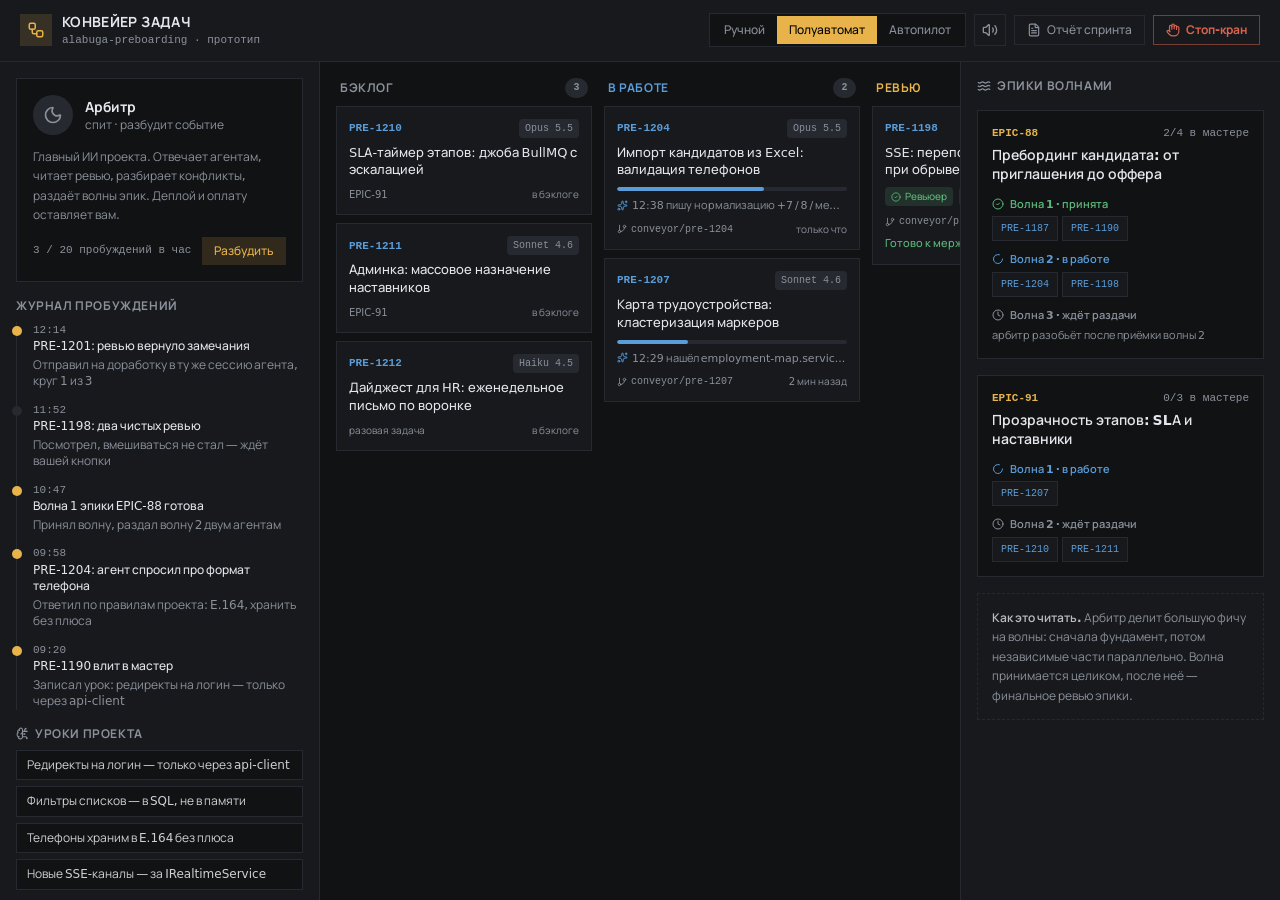
==== commit 46d77b8e: "fix: HashRouter для подпапки Pages" ====
--- a/conveyor-proto/index.html
+++ b/conveyor-proto/index.html
@@ -4,7 +4,7 @@
     <meta charset="UTF-8" />
     <meta name="viewport" content="width=device-width, initial-scale=1.0" />
     <title>Конвейер задач — прототип</title>
-    <script type="module" crossorigin src="./assets/index-CTn7qIFU.js"></script>
+    <script type="module" crossorigin src="./assets/index-xZPswVKC.js"></script>
     <link rel="stylesheet" crossorigin href="./assets/index-Dr8Ca8Uf.css">
   </head>
   <body>
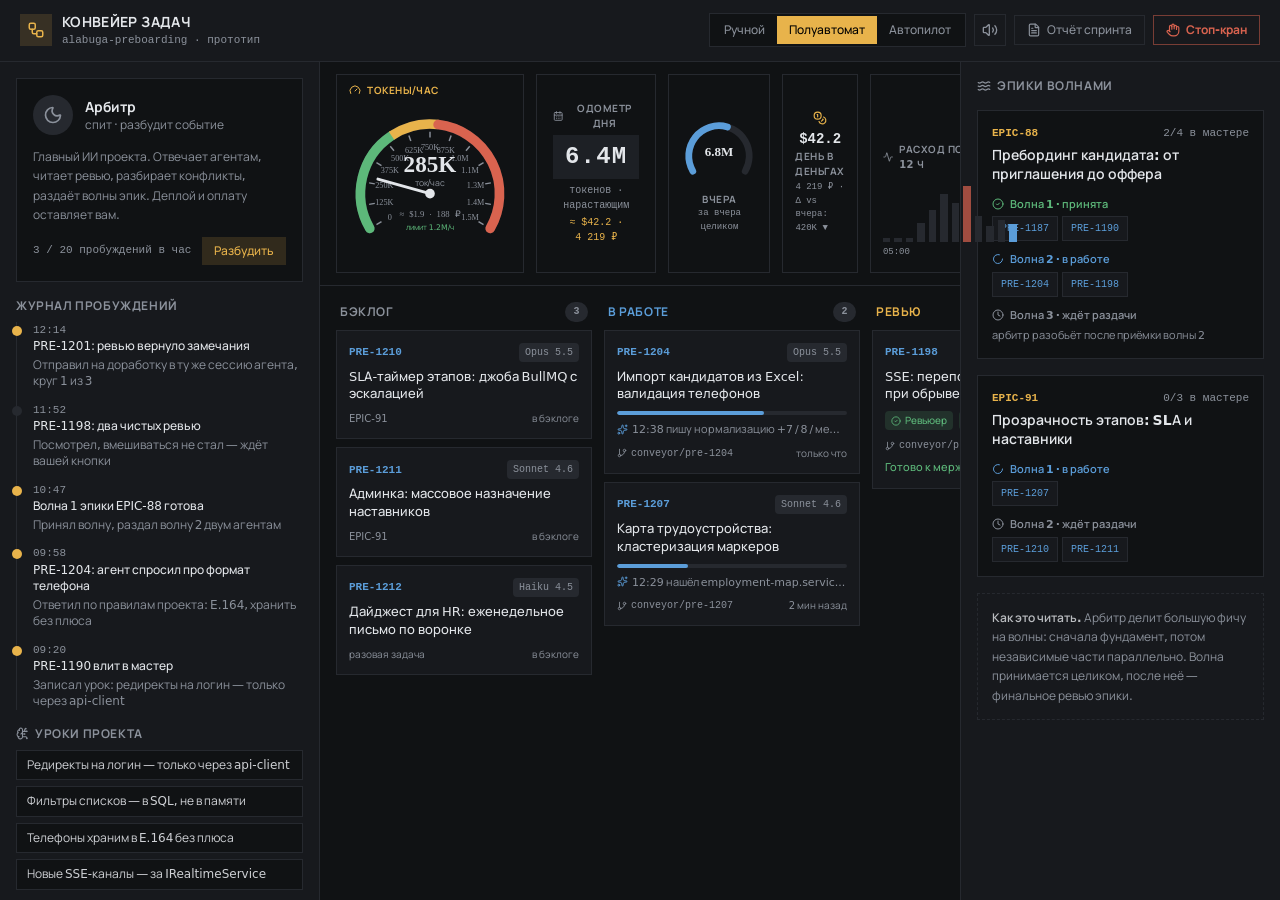
==== commit a2cb5b2c: "feat: приборная панель токенов (спидометр, одометр, спарклайн)" ====
--- a/conveyor-proto/index.html
+++ b/conveyor-proto/index.html
@@ -4,8 +4,8 @@
     <meta charset="UTF-8" />
     <meta name="viewport" content="width=device-width, initial-scale=1.0" />
     <title>Конвейер задач — прототип</title>
-    <script type="module" crossorigin src="./assets/index-xZPswVKC.js"></script>
-    <link rel="stylesheet" crossorigin href="./assets/index-Dr8Ca8Uf.css">
+    <script type="module" crossorigin src="./assets/index-B9NeAGpy.js"></script>
+    <link rel="stylesheet" crossorigin href="./assets/index-XxJssoj6.css">
   </head>
   <body>
     <div id="root"></div>
--- a/conveyor-proto/assets/index-XxJssoj6.css
+++ b/conveyor-proto/assets/index-XxJssoj6.css
@@ -0,0 +1 @@
+@font-face{font-family:Manrope;font-style:normal;font-display:swap;font-weight:400;src:url(./manrope-cyrillic-400-normal-BMzJvInZ.woff2) format("woff2"),url(./manrope-cyrillic-400-normal-Dvx59UGC.woff) format("woff")}@font-face{font-family:Manrope;font-style:normal;font-display:swap;font-weight:500;src:url(./manrope-cyrillic-500-normal-B1OEZity.woff2) format("woff2"),url(./manrope-cyrillic-500-normal-CNwnNrRC.woff) format("woff")}@font-face{font-family:Manrope;font-style:normal;font-display:swap;font-weight:600;src:url(./manrope-cyrillic-600-normal-DvRl3Mj-.woff2) format("woff2"),url(./manrope-cyrillic-600-normal-It4mZcQk.woff) format("woff")}@font-face{font-family:Manrope;font-style:normal;font-display:swap;font-weight:700;src:url(./manrope-cyrillic-700-normal-Dw_fZAg2.woff2) format("woff2"),url(./manrope-cyrillic-700-normal-7JNVKxyl.woff) format("woff")}@font-face{font-family:JetBrains Mono;font-style:normal;font-display:swap;font-weight:400;src:url(./jetbrains-mono-cyrillic-400-normal-BEIGL1Tu.woff2) format("woff2"),url(./jetbrains-mono-cyrillic-400-normal-ugxPyKxw.woff) format("woff")}@font-face{font-family:JetBrains Mono;font-style:normal;font-display:swap;font-weight:500;src:url(./jetbrains-mono-cyrillic-500-normal-DmUKJPL_.woff2) format("woff2"),url(./jetbrains-mono-cyrillic-500-normal-DJqRU3vO.woff) format("woff")}@font-face{font-family:JetBrains Mono;font-style:normal;font-display:swap;font-weight:700;src:url(./jetbrains-mono-cyrillic-700-normal-BWTpRfYl.woff2) format("woff2"),url(./jetbrains-mono-cyrillic-700-normal-CEoEElIJ.woff) format("woff")}*,:before,:after{--tw-border-spacing-x: 0;--tw-border-spacing-y: 0;--tw-translate-x: 0;--tw-translate-y: 0;--tw-rotate: 0;--tw-skew-x: 0;--tw-skew-y: 0;--tw-scale-x: 1;--tw-scale-y: 1;--tw-pan-x: ;--tw-pan-y: ;--tw-pinch-zoom: ;--tw-scroll-snap-strictness: proximity;--tw-gradient-from-position: ;--tw-gradient-via-position: ;--tw-gradient-to-position: ;--tw-ordinal: ;--tw-slashed-zero: ;--tw-numeric-figure: ;--tw-numeric-spacing: ;--tw-numeric-fraction: ;--tw-ring-inset: ;--tw-ring-offset-width: 0px;--tw-ring-offset-color: #fff;--tw-ring-color: rgb(59 130 246 / .5);--tw-ring-offset-shadow: 0 0 #0000;--tw-ring-shadow: 0 0 #0000;--tw-shadow: 0 0 #0000;--tw-shadow-colored: 0 0 #0000;--tw-blur: ;--tw-brightness: ;--tw-contrast: ;--tw-grayscale: ;--tw-hue-rotate: ;--tw-invert: ;--tw-saturate: ;--tw-sepia: ;--tw-drop-shadow: ;--tw-backdrop-blur: ;--tw-backdrop-brightness: ;--tw-backdrop-contrast: ;--tw-backdrop-grayscale: ;--tw-backdrop-hue-rotate: ;--tw-backdrop-invert: ;--tw-backdrop-opacity: ;--tw-backdrop-saturate: ;--tw-backdrop-sepia: ;--tw-contain-size: ;--tw-contain-layout: ;--tw-contain-paint: ;--tw-contain-style: }::backdrop{--tw-border-spacing-x: 0;--tw-border-spacing-y: 0;--tw-translate-x: 0;--tw-translate-y: 0;--tw-rotate: 0;--tw-skew-x: 0;--tw-skew-y: 0;--tw-scale-x: 1;--tw-scale-y: 1;--tw-pan-x: ;--tw-pan-y: ;--tw-pinch-zoom: ;--tw-scroll-snap-strictness: proximity;--tw-gradient-from-position: ;--tw-gradient-via-position: ;--tw-gradient-to-position: ;--tw-ordinal: ;--tw-slashed-zero: ;--tw-numeric-figure: ;--tw-numeric-spacing: ;--tw-numeric-fraction: ;--tw-ring-inset: ;--tw-ring-offset-width: 0px;--tw-ring-offset-color: #fff;--tw-ring-color: rgb(59 130 246 / .5);--tw-ring-offset-shadow: 0 0 #0000;--tw-ring-shadow: 0 0 #0000;--tw-shadow: 0 0 #0000;--tw-shadow-colored: 0 0 #0000;--tw-blur: ;--tw-brightness: ;--tw-contrast: ;--tw-grayscale: ;--tw-hue-rotate: ;--tw-invert: ;--tw-saturate: ;--tw-sepia: ;--tw-drop-shadow: ;--tw-backdrop-blur: ;--tw-backdrop-brightness: ;--tw-backdrop-contrast: ;--tw-backdrop-grayscale: ;--tw-backdrop-hue-rotate: ;--tw-backdrop-invert: ;--tw-backdrop-opacity: ;--tw-backdrop-saturate: ;--tw-backdrop-sepia: ;--tw-contain-size: ;--tw-contain-layout: ;--tw-contain-paint: ;--tw-contain-style: }*,:before,:after{box-sizing:border-box;border-width:0;border-style:solid;border-color:#e5e7eb}:before,:after{--tw-content: ""}html,:host{line-height:1.5;-webkit-text-size-adjust:100%;-moz-tab-size:4;-o-tab-size:4;tab-size:4;font-family:ui-sans-serif,system-ui,sans-serif,"Apple Color Emoji","Segoe UI Emoji",Segoe UI Symbol,"Noto Color Emoji";font-feature-settings:normal;font-variation-settings:normal;-webkit-tap-highlight-color:transparent}body{margin:0;line-height:inherit}hr{height:0;color:inherit;border-top-width:1px}abbr:where([title]){-webkit-text-decoration:underline dotted;text-decoration:underline dotted}h1,h2,h3,h4,h5,h6{font-size:inherit;font-weight:inherit}a{color:inherit;text-decoration:inherit}b,strong{font-weight:bolder}code,kbd,samp,pre{font-family:ui-monospace,SFMono-Regular,Menlo,Monaco,Consolas,Liberation Mono,Courier New,monospace;font-feature-settings:normal;font-variation-settings:normal;font-size:1em}small{font-size:80%}sub,sup{font-size:75%;line-height:0;position:relative;vertical-align:baseline}sub{bottom:-.25em}sup{top:-.5em}table{text-indent:0;border-color:inherit;border-collapse:collapse}button,input,optgroup,select,textarea{font-family:inherit;font-feature-settings:inherit;font-variation-settings:inherit;font-size:100%;font-weight:inherit;line-height:inherit;letter-spacing:inherit;color:inherit;margin:0;padding:0}button,select{text-transform:none}button,input:where([type=button]),input:where([type=reset]),input:where([type=submit]){-webkit-appearance:button;background-color:transparent;background-image:none}:-moz-focusring{outline:auto}:-moz-ui-invalid{box-shadow:none}progress{vertical-align:baseline}::-webkit-inner-spin-button,::-webkit-outer-spin-button{height:auto}[type=search]{-webkit-appearance:textfield;outline-offset:-2px}::-webkit-search-decoration{-webkit-appearance:none}::-webkit-file-upload-button{-webkit-appearance:button;font:inherit}summary{display:list-item}blockquote,dl,dd,h1,h2,h3,h4,h5,h6,hr,figure,p,pre{margin:0}fieldset{margin:0;padding:0}legend{padding:0}ol,ul,menu{list-style:none;margin:0;padding:0}dialog{padding:0}textarea{resize:vertical}input::-moz-placeholder,textarea::-moz-placeholder{opacity:1;color:#9ca3af}input::placeholder,textarea::placeholder{opacity:1;color:#9ca3af}button,[role=button]{cursor:pointer}:disabled{cursor:default}img,svg,video,canvas,audio,iframe,embed,object{display:block;vertical-align:middle}img,video{max-width:100%;height:auto}[hidden]:where(:not([hidden=until-found])){display:none}html{color-scheme:dark}body{--tw-bg-opacity: 1;background-color:rgb(16 18 20 / var(--tw-bg-opacity, 1));--tw-text-opacity: 1;color:rgb(227 230 234 / var(--tw-text-opacity, 1));-webkit-font-smoothing:antialiased;-moz-osx-font-smoothing:grayscale;font-family:Manrope,system-ui,sans-serif}.font-mono,code{font-family:JetBrains Mono,ui-monospace,monospace}.sr-only{position:absolute;width:1px;height:1px;padding:0;margin:-1px;overflow:hidden;clip:rect(0,0,0,0);white-space:nowrap;border-width:0}.pointer-events-none{pointer-events:none}.visible{visibility:visible}.invisible{visibility:hidden}.fixed{position:fixed}.absolute{position:absolute}.relative{position:relative}.inset-0{inset:0}.inset-x-0{left:0;right:0}.inset-y-0{top:0;bottom:0}.-bottom-12{bottom:-3rem}.-left-12{left:-3rem}.-left-\[21px\]{left:-21px}.-right-12{right:-3rem}.-top-12{top:-3rem}.bottom-0{bottom:0}.bottom-5{bottom:1.25rem}.left-0{left:0}.left-1\/2{left:50%}.left-2{left:.5rem}.left-\[50\%\]{left:50%}.right-0{right:0}.right-1{right:.25rem}.right-2{right:.5rem}.right-3{right:.75rem}.right-4{right:1rem}.top-0{top:0}.top-1{top:.25rem}.top-1\.5{top:.375rem}.top-1\/2{top:50%}.top-3\.5{top:.875rem}.top-4{top:1rem}.top-\[1px\]{top:1px}.top-\[50\%\]{top:50%}.top-\[60\%\]{top:60%}.top-full{top:100%}.isolate{isolation:isolate}.z-10{z-index:10}.z-20{z-index:20}.z-40{z-index:40}.z-50{z-index:50}.z-\[1\]{z-index:1}.order-first{order:-9999}.order-last{order:9999}.col-start-2{grid-column-start:2}.row-span-2{grid-row:span 2 / span 2}.row-start-1{grid-row-start:1}.\!m-0{margin:0!important}.-mx-1{margin-left:-.25rem;margin-right:-.25rem}.-my-2{margin-top:-.5rem;margin-bottom:-.5rem}.mx-2{margin-left:.5rem;margin-right:.5rem}.mx-3\.5{margin-left:.875rem;margin-right:.875rem}.mx-auto{margin-left:auto;margin-right:auto}.my-0{margin-top:0;margin-bottom:0}.my-0\.5{margin-top:.125rem;margin-bottom:.125rem}.my-1{margin-top:.25rem;margin-bottom:.25rem}.-ml-4{margin-left:-1rem}.-mt-4{margin-top:-1rem}.mb-1\.5{margin-bottom:.375rem}.mb-2{margin-bottom:.5rem}.mb-3{margin-bottom:.75rem}.ml-1{margin-left:.25rem}.ml-2{margin-left:.5rem}.ml-4{margin-left:1rem}.ml-auto{margin-left:auto}.mt-0\.5{margin-top:.125rem}.mt-1{margin-top:.25rem}.mt-1\.5{margin-top:.375rem}.mt-2{margin-top:.5rem}.mt-3{margin-top:.75rem}.mt-4{margin-top:1rem}.mt-5{margin-top:1.25rem}.mt-auto{margin-top:auto}.line-clamp-1{overflow:hidden;display:-webkit-box;-webkit-box-orient:vertical;-webkit-line-clamp:1}.line-clamp-2{overflow:hidden;display:-webkit-box;-webkit-box-orient:vertical;-webkit-line-clamp:2}.block{display:block}.flex{display:flex}.inline-flex{display:inline-flex}.table{display:table}.table-caption{display:table-caption}.table-cell{display:table-cell}.table-row{display:table-row}.grid{display:grid}.hidden{display:none}.aspect-square{aspect-ratio:1 / 1}.aspect-video{aspect-ratio:16 / 9}.size-10{width:2.5rem;height:2.5rem}.size-2{width:.5rem;height:.5rem}.size-2\.5{width:.625rem;height:.625rem}.size-3{width:.75rem;height:.75rem}.size-3\.5{width:.875rem;height:.875rem}.size-4{width:1rem;height:1rem}.size-6{width:1.5rem;height:1.5rem}.size-7{width:1.75rem;height:1.75rem}.size-8{width:2rem;height:2rem}.size-9{width:2.25rem;height:2.25rem}.size-auto{width:auto;height:auto}.size-full{width:100%;height:100%}.h-1{height:.25rem}.h-1\.5{height:.375rem}.h-10{height:2.5rem}.h-12{height:3rem}.h-16{height:4rem}.h-2{height:.5rem}.h-2\.5{height:.625rem}.h-4{height:1rem}.h-5{height:1.25rem}.h-6{height:1.5rem}.h-7{height:1.75rem}.h-8{height:2rem}.h-9{height:2.25rem}.h-\[1\.15rem\]{height:1.15rem}.h-\[calc\(100\%-1px\)\]{height:calc(100% - 1px)}.h-\[var\(--radix-navigation-menu-viewport-height\)\]{height:var(--radix-navigation-menu-viewport-height)}.h-\[var\(--radix-select-trigger-height\)\]{height:var(--radix-select-trigger-height)}.h-auto{height:auto}.h-dvh{height:100dvh}.h-full{height:100%}.h-px{height:1px}.h-svh{height:100svh}.max-h-\[300px\]{max-height:300px}.max-h-\[85vh\]{max-height:85vh}.min-h-0{min-height:0px}.min-h-16{min-height:4rem}.min-h-4{min-height:1rem}.min-h-svh{min-height:100svh}.w-0{width:0px}.w-1{width:.25rem}.w-2{width:.5rem}.w-2\.5{width:.625rem}.w-3{width:.75rem}.w-3\/4{width:75%}.w-4{width:1rem}.w-5{width:1.25rem}.w-64{width:16rem}.w-72{width:18rem}.w-8{width:2rem}.w-80{width:20rem}.w-9{width:2.25rem}.w-\[100px\]{width:100px}.w-auto{width:auto}.w-fit{width:-moz-fit-content;width:fit-content}.w-full{width:100%}.w-max{width:-moz-max-content;width:max-content}.w-px{width:1px}.min-w-0{min-width:0px}.min-w-10{min-width:2.5rem}.min-w-40{min-width:10rem}.min-w-5{min-width:1.25rem}.min-w-8{min-width:2rem}.min-w-9{min-width:2.25rem}.min-w-\[12rem\]{min-width:12rem}.min-w-\[8rem\]{min-width:8rem}.min-w-\[var\(--radix-select-trigger-width\)\]{min-width:var(--radix-select-trigger-width)}.max-w-2xl{max-width:42rem}.max-w-\[calc\(100\%-2rem\)\]{max-width:calc(100% - 2rem)}.max-w-max{max-width:-moz-max-content;max-width:max-content}.max-w-md{max-width:28rem}.max-w-sm{max-width:24rem}.flex-1{flex:1 1 0%}.shrink-0{flex-shrink:0}.grow{flex-grow:1}.grow-0{flex-grow:0}.basis-full{flex-basis:100%}.caption-bottom{caption-side:bottom}.border-collapse{border-collapse:collapse}.-translate-x-1\/2{--tw-translate-x: -50%;transform:translate(var(--tw-translate-x),var(--tw-translate-y)) rotate(var(--tw-rotate)) skew(var(--tw-skew-x)) skewY(var(--tw-skew-y)) scaleX(var(--tw-scale-x)) scaleY(var(--tw-scale-y))}.-translate-x-px{--tw-translate-x: -1px;transform:translate(var(--tw-translate-x),var(--tw-translate-y)) rotate(var(--tw-rotate)) skew(var(--tw-skew-x)) skewY(var(--tw-skew-y)) scaleX(var(--tw-scale-x)) scaleY(var(--tw-scale-y))}.-translate-y-1\/2{--tw-translate-y: -50%;transform:translate(var(--tw-translate-x),var(--tw-translate-y)) rotate(var(--tw-rotate)) skew(var(--tw-skew-x)) skewY(var(--tw-skew-y)) scaleX(var(--tw-scale-x)) scaleY(var(--tw-scale-y))}.translate-x-\[-50\%\]{--tw-translate-x: -50%;transform:translate(var(--tw-translate-x),var(--tw-translate-y)) rotate(var(--tw-rotate)) skew(var(--tw-skew-x)) skewY(var(--tw-skew-y)) scaleX(var(--tw-scale-x)) scaleY(var(--tw-scale-y))}.translate-x-px{--tw-translate-x: 1px;transform:translate(var(--tw-translate-x),var(--tw-translate-y)) rotate(var(--tw-rotate)) skew(var(--tw-skew-x)) skewY(var(--tw-skew-y)) scaleX(var(--tw-scale-x)) scaleY(var(--tw-scale-y))}.translate-y-0\.5{--tw-translate-y: .125rem;transform:translate(var(--tw-translate-x),var(--tw-translate-y)) rotate(var(--tw-rotate)) skew(var(--tw-skew-x)) skewY(var(--tw-skew-y)) scaleX(var(--tw-scale-x)) scaleY(var(--tw-scale-y))}.translate-y-\[-50\%\]{--tw-translate-y: -50%;transform:translate(var(--tw-translate-x),var(--tw-translate-y)) rotate(var(--tw-rotate)) skew(var(--tw-skew-x)) skewY(var(--tw-skew-y)) scaleX(var(--tw-scale-x)) scaleY(var(--tw-scale-y))}.translate-y-\[calc\(-50\%_-_2px\)\]{--tw-translate-y: calc(-50% - 2px) ;transform:translate(var(--tw-translate-x),var(--tw-translate-y)) rotate(var(--tw-rotate)) skew(var(--tw-skew-x)) skewY(var(--tw-skew-y)) scaleX(var(--tw-scale-x)) scaleY(var(--tw-scale-y))}.rotate-45{--tw-rotate: 45deg;transform:translate(var(--tw-translate-x),var(--tw-translate-y)) rotate(var(--tw-rotate)) skew(var(--tw-skew-x)) skewY(var(--tw-skew-y)) scaleX(var(--tw-scale-x)) scaleY(var(--tw-scale-y))}.rotate-90{--tw-rotate: 90deg;transform:translate(var(--tw-translate-x),var(--tw-translate-y)) rotate(var(--tw-rotate)) skew(var(--tw-skew-x)) skewY(var(--tw-skew-y)) scaleX(var(--tw-scale-x)) scaleY(var(--tw-scale-y))}.transform{transform:translate(var(--tw-translate-x),var(--tw-translate-y)) rotate(var(--tw-rotate)) skew(var(--tw-skew-x)) skewY(var(--tw-skew-y)) scaleX(var(--tw-scale-x)) scaleY(var(--tw-scale-y))}@keyframes caret-blink{0%,70%,to{opacity:1}20%,50%{opacity:0}}.animate-caret-blink{animation:caret-blink 1.25s ease-out infinite}@keyframes pulse{50%{opacity:.5}}.animate-pulse{animation:pulse 2s cubic-bezier(.4,0,.6,1) infinite}@keyframes spin{to{transform:rotate(360deg)}}.animate-spin{animation:spin 1s linear infinite}.cursor-default{cursor:default}.cursor-pointer{cursor:pointer}.cursor-text{cursor:text}.touch-none{touch-action:none}.select-none{-webkit-user-select:none;-moz-user-select:none;user-select:none}.resize-none{resize:none}.scroll-my-1{scroll-margin-top:.25rem;scroll-margin-bottom:.25rem}.scroll-py-1{scroll-padding-top:.25rem;scroll-padding-bottom:.25rem}.list-disc{list-style-type:disc}.list-none{list-style-type:none}.auto-rows-min{grid-auto-rows:min-content}.grid-cols-\[0_1fr\]{grid-template-columns:0 1fr}.grid-rows-\[auto_auto\]{grid-template-rows:auto auto}.flex-row{flex-direction:row}.flex-col{flex-direction:column}.flex-col-reverse{flex-direction:column-reverse}.flex-wrap{flex-wrap:wrap}.place-content-center{place-content:center}.place-items-center{place-items:center}.items-start{align-items:flex-start}.items-end{align-items:flex-end}.items-center{align-items:center}.items-stretch{align-items:stretch}.justify-start{justify-content:flex-start}.justify-end{justify-content:flex-end}.justify-center{justify-content:center}.justify-between{justify-content:space-between}.justify-items-start{justify-items:start}.gap-0\.5{gap:.125rem}.gap-1{gap:.25rem}.gap-1\.5{gap:.375rem}.gap-2{gap:.5rem}.gap-2\.5{gap:.625rem}.gap-3{gap:.75rem}.gap-4{gap:1rem}.gap-6{gap:1.5rem}.gap-7{gap:1.75rem}.gap-\[--spacing\(var\(--gap\)\)\]{gap:var(--spacing(var(--gap)))}.gap-y-0\.5{row-gap:.125rem}.space-y-1>:not([hidden])~:not([hidden]){--tw-space-y-reverse: 0;margin-top:calc(.25rem * calc(1 - var(--tw-space-y-reverse)));margin-bottom:calc(.25rem * var(--tw-space-y-reverse))}.space-y-1\.5>:not([hidden])~:not([hidden]){--tw-space-y-reverse: 0;margin-top:calc(.375rem * calc(1 - var(--tw-space-y-reverse)));margin-bottom:calc(.375rem * var(--tw-space-y-reverse))}.space-y-2>:not([hidden])~:not([hidden]){--tw-space-y-reverse: 0;margin-top:calc(.5rem * calc(1 - var(--tw-space-y-reverse)));margin-bottom:calc(.5rem * var(--tw-space-y-reverse))}.space-y-2\.5>:not([hidden])~:not([hidden]){--tw-space-y-reverse: 0;margin-top:calc(.625rem * calc(1 - var(--tw-space-y-reverse)));margin-bottom:calc(.625rem * var(--tw-space-y-reverse))}.space-y-3>:not([hidden])~:not([hidden]){--tw-space-y-reverse: 0;margin-top:calc(.75rem * calc(1 - var(--tw-space-y-reverse)));margin-bottom:calc(.75rem * var(--tw-space-y-reverse))}.self-start{align-self:flex-start}.self-stretch{align-self:stretch}.justify-self-end{justify-self:end}.overflow-auto{overflow:auto}.overflow-hidden{overflow:hidden}.overflow-x-auto{overflow-x:auto}.overflow-y-auto{overflow-y:auto}.overflow-x-hidden{overflow-x:hidden}.truncate{overflow:hidden;text-overflow:ellipsis;white-space:nowrap}.whitespace-nowrap{white-space:nowrap}.text-balance{text-wrap:balance}.break-words{overflow-wrap:break-word}.rounded{border-radius:.25rem}.rounded-2xl{border-radius:1rem}.rounded-\[2px\]{border-radius:2px}.rounded-\[4px\]{border-radius:4px}.rounded-\[calc\(var\(--radius\)-5px\)\]{border-radius:calc(var(--radius) - 5px)}.rounded-\[inherit\]{border-radius:inherit}.rounded-full{border-radius:9999px}.rounded-lg{border-radius:var(--radius)}.rounded-md{border-radius:calc(var(--radius) - 2px)}.rounded-none{border-radius:0}.rounded-sm{border-radius:calc(var(--radius) - 4px)}.rounded-xl{border-radius:calc(var(--radius) + 4px)}.rounded-xs{border-radius:calc(var(--radius) - 6px)}.rounded-l-md{border-top-left-radius:calc(var(--radius) - 2px);border-bottom-left-radius:calc(var(--radius) - 2px)}.rounded-r-md{border-top-right-radius:calc(var(--radius) - 2px);border-bottom-right-radius:calc(var(--radius) - 2px)}.rounded-tl-sm{border-top-left-radius:calc(var(--radius) - 4px)}.border{border-width:1px}.border-0{border-width:0px}.border-\[1\.5px\]{border-width:1.5px}.border-y{border-top-width:1px;border-bottom-width:1px}.border-b{border-bottom-width:1px}.border-l{border-left-width:1px}.border-r{border-right-width:1px}.border-t{border-top-width:1px}.border-dashed{border-style:dashed}.border-amber\/30{border-color:#e8b34b4d}.border-border{border-color:hsl(var(--border))}.border-border\/50{border-color:hsl(var(--border) / .5)}.border-green\/30{border-color:#5db87a4d}.border-input{border-color:hsl(var(--input))}.border-line{--tw-border-opacity: 1;border-color:rgb(38 41 47 / var(--tw-border-opacity, 1))}.border-orange\/30{border-color:#dd8a4b4d}.border-primary{border-color:hsl(var(--primary))}.border-red\/40{border-color:#d9634f66}.border-red\/50{border-color:#d9634f80}.border-sidebar-border{border-color:hsl(var(--sidebar-border))}.border-transparent{border-color:transparent}.border-l-transparent{border-left-color:transparent}.border-t-transparent{border-top-color:transparent}.bg-accent{background-color:hsl(var(--accent))}.bg-amber{--tw-bg-opacity: 1;background-color:rgb(232 179 75 / var(--tw-bg-opacity, 1))}.bg-amber\/15{background-color:#e8b34b26}.bg-amber\/5{background-color:#e8b34b0d}.bg-background{background-color:hsl(var(--background))}.bg-bg{--tw-bg-opacity: 1;background-color:rgb(16 18 20 / var(--tw-bg-opacity, 1))}.bg-black\/50{background-color:#00000080}.bg-black\/60{background-color:#0009}.bg-blue{--tw-bg-opacity: 1;background-color:rgb(91 157 217 / var(--tw-bg-opacity, 1))}.bg-border{background-color:hsl(var(--border))}.bg-card{background-color:hsl(var(--card))}.bg-destructive{--tw-bg-opacity: 1;background-color:hsl(var(--destructive) / var(--tw-bg-opacity, 1))}.bg-foreground{background-color:hsl(var(--foreground))}.bg-green{--tw-bg-opacity: 1;background-color:rgb(93 184 122 / var(--tw-bg-opacity, 1))}.bg-green\/15{background-color:#5db87a26}.bg-green\/5{background-color:#5db87a0d}.bg-input{background-color:hsl(var(--input))}.bg-line{--tw-bg-opacity: 1;background-color:rgb(38 41 47 / var(--tw-bg-opacity, 1))}.bg-muted{background-color:hsl(var(--muted))}.bg-muted\/50{background-color:hsl(var(--muted) / .5)}.bg-orange{--tw-bg-opacity: 1;background-color:rgb(221 138 75 / var(--tw-bg-opacity, 1))}.bg-orange\/15{background-color:#dd8a4b26}.bg-orange\/5{background-color:#dd8a4b0d}.bg-panel{--tw-bg-opacity: 1;background-color:rgb(23 25 29 / var(--tw-bg-opacity, 1))}.bg-panel2{--tw-bg-opacity: 1;background-color:rgb(29 32 37 / var(--tw-bg-opacity, 1))}.bg-popover{background-color:hsl(var(--popover))}.bg-primary{background-color:hsl(var(--primary))}.bg-primary\/20{background-color:hsl(var(--primary) / .2)}.bg-red{--tw-bg-opacity: 1;background-color:rgb(217 99 79 / var(--tw-bg-opacity, 1))}.bg-red\/10{background-color:#d9634f1a}.bg-red\/70{background-color:#d9634fb3}.bg-secondary{background-color:hsl(var(--secondary))}.bg-sidebar{background-color:hsl(var(--sidebar-background))}.bg-sidebar-border{background-color:hsl(var(--sidebar-border))}.bg-transparent{background-color:transparent}.bg-white{--tw-bg-opacity: 1;background-color:rgb(255 255 255 / var(--tw-bg-opacity, 1))}.fill-current{fill:currentColor}.fill-foreground{fill:hsl(var(--foreground))}.fill-primary{fill:hsl(var(--primary))}.p-0{padding:0}.p-0\.5{padding:.125rem}.p-1{padding:.25rem}.p-2{padding:.5rem}.p-2\.5{padding:.625rem}.p-3{padding:.75rem}.p-3\.5{padding:.875rem}.p-4{padding:1rem}.p-5{padding:1.25rem}.p-6{padding:1.5rem}.p-\[3px\]{padding:3px}.p-px{padding:1px}.px-1{padding-left:.25rem;padding-right:.25rem}.px-1\.5{padding-left:.375rem;padding-right:.375rem}.px-2{padding-left:.5rem;padding-right:.5rem}.px-2\.5{padding-left:.625rem;padding-right:.625rem}.px-3{padding-left:.75rem;padding-right:.75rem}.px-4{padding-left:1rem;padding-right:1rem}.px-5{padding-left:1.25rem;padding-right:1.25rem}.px-6{padding-left:1.5rem;padding-right:1.5rem}.py-0\.5{padding-top:.125rem;padding-bottom:.125rem}.py-1{padding-top:.25rem;padding-bottom:.25rem}.py-1\.5{padding-top:.375rem;padding-bottom:.375rem}.py-2{padding-top:.5rem;padding-bottom:.5rem}.py-2\.5{padding-top:.625rem;padding-bottom:.625rem}.py-3{padding-top:.75rem;padding-bottom:.75rem}.py-4{padding-top:1rem;padding-bottom:1rem}.py-6{padding-top:1.5rem;padding-bottom:1.5rem}.pb-3{padding-bottom:.75rem}.pb-4{padding-bottom:1rem}.pl-2{padding-left:.5rem}.pl-3{padding-left:.75rem}.pl-4{padding-left:1rem}.pl-8{padding-left:2rem}.pr-1{padding-right:.25rem}.pr-2{padding-right:.5rem}.pr-2\.5{padding-right:.625rem}.pr-3{padding-right:.75rem}.pr-8{padding-right:2rem}.pt-0{padding-top:0}.pt-1{padding-top:.25rem}.pt-3{padding-top:.75rem}.pt-4{padding-top:1rem}.text-left{text-align:left}.text-center{text-align:center}.align-middle{vertical-align:middle}.font-mono{font-family:ui-monospace,SFMono-Regular,Menlo,Monaco,Consolas,Liberation Mono,Courier New,monospace}.font-sans{font-family:ui-sans-serif,system-ui,sans-serif,"Apple Color Emoji","Segoe UI Emoji",Segoe UI Symbol,"Noto Color Emoji"}.text-2xl{font-size:1.5rem;line-height:2rem}.text-\[0\.8rem\]{font-size:.8rem}.text-\[10px\]{font-size:10px}.text-\[11px\]{font-size:11px}.text-\[13px\]{font-size:13px}.text-\[9px\]{font-size:9px}.text-base{font-size:1rem;line-height:1.5rem}.text-lg{font-size:1.125rem;line-height:1.75rem}.text-sm{font-size:.875rem;line-height:1.25rem}.text-sm\/relaxed{font-size:.875rem;line-height:1.625}.text-xs{font-size:.75rem;line-height:1rem}.font-bold{font-weight:700}.font-medium{font-weight:500}.font-normal{font-weight:400}.font-semibold{font-weight:600}.uppercase{text-transform:uppercase}.tabular-nums{--tw-numeric-spacing: tabular-nums;font-variant-numeric:var(--tw-ordinal) var(--tw-slashed-zero) var(--tw-numeric-figure) var(--tw-numeric-spacing) var(--tw-numeric-fraction)}.leading-none{line-height:1}.leading-normal{line-height:1.5}.leading-relaxed{line-height:1.625}.leading-snug{line-height:1.375}.tracking-tight{letter-spacing:-.025em}.tracking-wide{letter-spacing:.025em}.tracking-wider{letter-spacing:.05em}.tracking-widest{letter-spacing:.1em}.text-accent-foreground{color:hsl(var(--accent-foreground))}.text-amber{--tw-text-opacity: 1;color:rgb(232 179 75 / var(--tw-text-opacity, 1))}.text-background{color:hsl(var(--background))}.text-black{--tw-text-opacity: 1;color:rgb(0 0 0 / var(--tw-text-opacity, 1))}.text-blue{--tw-text-opacity: 1;color:rgb(91 157 217 / var(--tw-text-opacity, 1))}.text-card-foreground{color:hsl(var(--card-foreground))}.text-current{color:currentColor}.text-destructive{--tw-text-opacity: 1;color:hsl(var(--destructive) / var(--tw-text-opacity, 1))}.text-foreground{color:hsl(var(--foreground))}.text-green{--tw-text-opacity: 1;color:rgb(93 184 122 / var(--tw-text-opacity, 1))}.text-ink{--tw-text-opacity: 1;color:rgb(227 230 234 / var(--tw-text-opacity, 1))}.text-ink\/80{color:#e3e6eacc}.text-ink\/85{color:#e3e6ead9}.text-ink\/90{color:#e3e6eae6}.text-mute{--tw-text-opacity: 1;color:rgb(139 145 155 / var(--tw-text-opacity, 1))}.text-muted-foreground{color:hsl(var(--muted-foreground))}.text-orange{--tw-text-opacity: 1;color:rgb(221 138 75 / var(--tw-text-opacity, 1))}.text-popover-foreground{color:hsl(var(--popover-foreground))}.text-primary{color:hsl(var(--primary))}.text-primary-foreground{color:hsl(var(--primary-foreground))}.text-red{--tw-text-opacity: 1;color:rgb(217 99 79 / var(--tw-text-opacity, 1))}.text-secondary-foreground{color:hsl(var(--secondary-foreground))}.text-sidebar-foreground{color:hsl(var(--sidebar-foreground))}.text-sidebar-foreground\/70{color:hsl(var(--sidebar-foreground) / .7)}.text-white{--tw-text-opacity: 1;color:rgb(255 255 255 / var(--tw-text-opacity, 1))}.underline-offset-4{text-underline-offset:4px}.opacity-0{opacity:0}.opacity-50{opacity:.5}.opacity-70{opacity:.7}.shadow{--tw-shadow: 0 1px 3px 0 rgb(0 0 0 / .1), 0 1px 2px -1px rgb(0 0 0 / .1);--tw-shadow-colored: 0 1px 3px 0 var(--tw-shadow-color), 0 1px 2px -1px var(--tw-shadow-color);box-shadow:var(--tw-ring-offset-shadow, 0 0 #0000),var(--tw-ring-shadow, 0 0 #0000),var(--tw-shadow)}.shadow-2xl{--tw-shadow: 0 25px 50px -12px rgb(0 0 0 / .25);--tw-shadow-colored: 0 25px 50px -12px var(--tw-shadow-color);box-shadow:var(--tw-ring-offset-shadow, 0 0 #0000),var(--tw-ring-shadow, 0 0 #0000),var(--tw-shadow)}.shadow-\[0_0_0_1px_hsl\(var\(--sidebar-border\)\)\]{--tw-shadow: 0 0 0 1px hsl(var(--sidebar-border));--tw-shadow-colored: 0 0 0 1px var(--tw-shadow-color);box-shadow:var(--tw-ring-offset-shadow, 0 0 #0000),var(--tw-ring-shadow, 0 0 #0000),var(--tw-shadow)}.shadow-lg{--tw-shadow: 0 10px 15px -3px rgb(0 0 0 / .1), 0 4px 6px -4px rgb(0 0 0 / .1);--tw-shadow-colored: 0 10px 15px -3px var(--tw-shadow-color), 0 4px 6px -4px var(--tw-shadow-color);box-shadow:var(--tw-ring-offset-shadow, 0 0 #0000),var(--tw-ring-shadow, 0 0 #0000),var(--tw-shadow)}.shadow-md{--tw-shadow: 0 4px 6px -1px rgb(0 0 0 / .1), 0 2px 4px -2px rgb(0 0 0 / .1);--tw-shadow-colored: 0 4px 6px -1px var(--tw-shadow-color), 0 2px 4px -2px var(--tw-shadow-color);box-shadow:var(--tw-ring-offset-shadow, 0 0 #0000),var(--tw-ring-shadow, 0 0 #0000),var(--tw-shadow)}.shadow-none{--tw-shadow: 0 0 #0000;--tw-shadow-colored: 0 0 #0000;box-shadow:var(--tw-ring-offset-shadow, 0 0 #0000),var(--tw-ring-shadow, 0 0 #0000),var(--tw-shadow)}.shadow-sm{--tw-shadow: 0 1px 2px 0 rgb(0 0 0 / .05);--tw-shadow-colored: 0 1px 2px 0 var(--tw-shadow-color);box-shadow:var(--tw-ring-offset-shadow, 0 0 #0000),var(--tw-ring-shadow, 0 0 #0000),var(--tw-shadow)}.shadow-xl{--tw-shadow: 0 20px 25px -5px rgb(0 0 0 / .1), 0 8px 10px -6px rgb(0 0 0 / .1);--tw-shadow-colored: 0 20px 25px -5px var(--tw-shadow-color), 0 8px 10px -6px var(--tw-shadow-color);box-shadow:var(--tw-ring-offset-shadow, 0 0 #0000),var(--tw-ring-shadow, 0 0 #0000),var(--tw-shadow)}.shadow-xs{--tw-shadow: 0 1px 2px 0 rgb(0 0 0 / .05);--tw-shadow-colored: 0 1px 2px 0 var(--tw-shadow-color);box-shadow:var(--tw-ring-offset-shadow, 0 0 #0000),var(--tw-ring-shadow, 0 0 #0000),var(--tw-shadow)}.outline-none{outline:2px solid transparent;outline-offset:2px}.outline{outline-style:solid}.ring-0{--tw-ring-offset-shadow: var(--tw-ring-inset) 0 0 0 var(--tw-ring-offset-width) var(--tw-ring-offset-color);--tw-ring-shadow: var(--tw-ring-inset) 0 0 0 calc(0px + var(--tw-ring-offset-width)) var(--tw-ring-color);box-shadow:var(--tw-ring-offset-shadow),var(--tw-ring-shadow),var(--tw-shadow, 0 0 #0000)}.ring-ring\/50{--tw-ring-color: hsl(var(--ring) / .5)}.ring-sidebar-ring{--tw-ring-color: hsl(var(--sidebar-ring))}.ring-offset-background{--tw-ring-offset-color: hsl(var(--background))}.filter{filter:var(--tw-blur) var(--tw-brightness) var(--tw-contrast) var(--tw-grayscale) var(--tw-hue-rotate) var(--tw-invert) var(--tw-saturate) var(--tw-sepia) var(--tw-drop-shadow)}.transition{transition-property:color,background-color,border-color,text-decoration-color,fill,stroke,opacity,box-shadow,transform,filter,backdrop-filter;transition-timing-function:cubic-bezier(.4,0,.2,1);transition-duration:.15s}.transition-\[color\,box-shadow\]{transition-property:color,box-shadow;transition-timing-function:cubic-bezier(.4,0,.2,1);transition-duration:.15s}.transition-\[left\,right\,width\]{transition-property:left,right,width;transition-timing-function:cubic-bezier(.4,0,.2,1);transition-duration:.15s}.transition-\[margin\,opacity\]{transition-property:margin,opacity;transition-timing-function:cubic-bezier(.4,0,.2,1);transition-duration:.15s}.transition-\[width\,height\,padding\]{transition-property:width,height,padding;transition-timing-function:cubic-bezier(.4,0,.2,1);transition-duration:.15s}.transition-\[width\]{transition-property:width;transition-timing-function:cubic-bezier(.4,0,.2,1);transition-duration:.15s}.transition-all{transition-property:all;transition-timing-function:cubic-bezier(.4,0,.2,1);transition-duration:.15s}.transition-colors{transition-property:color,background-color,border-color,text-decoration-color,fill,stroke;transition-timing-function:cubic-bezier(.4,0,.2,1);transition-duration:.15s}.transition-none{transition-property:none}.transition-opacity{transition-property:opacity;transition-timing-function:cubic-bezier(.4,0,.2,1);transition-duration:.15s}.transition-shadow{transition-property:box-shadow;transition-timing-function:cubic-bezier(.4,0,.2,1);transition-duration:.15s}.transition-transform{transition-property:transform;transition-timing-function:cubic-bezier(.4,0,.2,1);transition-duration:.15s}.duration-100{transition-duration:.1s}.duration-1000{transition-duration:1s}.duration-200{transition-duration:.2s}.duration-300{transition-duration:.3s}.duration-500{transition-duration:.5s}.ease-in-out{transition-timing-function:cubic-bezier(.4,0,.2,1)}.ease-linear{transition-timing-function:linear}@keyframes enter{0%{opacity:var(--tw-enter-opacity, 1);transform:translate3d(var(--tw-enter-translate-x, 0),var(--tw-enter-translate-y, 0),0) scale3d(var(--tw-enter-scale, 1),var(--tw-enter-scale, 1),var(--tw-enter-scale, 1)) rotate(var(--tw-enter-rotate, 0))}}@keyframes exit{to{opacity:var(--tw-exit-opacity, 1);transform:translate3d(var(--tw-exit-translate-x, 0),var(--tw-exit-translate-y, 0),0) scale3d(var(--tw-exit-scale, 1),var(--tw-exit-scale, 1),var(--tw-exit-scale, 1)) rotate(var(--tw-exit-rotate, 0))}}.animate-in{animation-name:enter;animation-duration:.15s;--tw-enter-opacity: initial;--tw-enter-scale: initial;--tw-enter-rotate: initial;--tw-enter-translate-x: initial;--tw-enter-translate-y: initial}.fade-in-0{--tw-enter-opacity: 0}.zoom-in-95{--tw-enter-scale: .95}.duration-100{animation-duration:.1s}.duration-1000{animation-duration:1s}.duration-200{animation-duration:.2s}.duration-300{animation-duration:.3s}.duration-500{animation-duration:.5s}.ease-in-out{animation-timing-function:cubic-bezier(.4,0,.2,1)}.ease-linear{animation-timing-function:linear}.\[--cell-size\:--spacing\(8\)\]{--cell-size: var(--spacing(8))}.selection\:bg-primary *::-moz-selection{background-color:hsl(var(--primary))}.selection\:bg-primary *::selection{background-color:hsl(var(--primary))}.selection\:text-primary-foreground *::-moz-selection{color:hsl(var(--primary-foreground))}.selection\:text-primary-foreground *::selection{color:hsl(var(--primary-foreground))}.selection\:bg-primary::-moz-selection{background-color:hsl(var(--primary))}.selection\:bg-primary::selection{background-color:hsl(var(--primary))}.selection\:text-primary-foreground::-moz-selection{color:hsl(var(--primary-foreground))}.selection\:text-primary-foreground::selection{color:hsl(var(--primary-foreground))}.file\:inline-flex::file-selector-button{display:inline-flex}.file\:h-7::file-selector-button{height:1.75rem}.file\:border-0::file-selector-button{border-width:0px}.file\:bg-transparent::file-selector-button{background-color:transparent}.file\:text-sm::file-selector-button{font-size:.875rem;line-height:1.25rem}.file\:font-medium::file-selector-button{font-weight:500}.file\:text-foreground::file-selector-button{color:hsl(var(--foreground))}.placeholder\:text-muted-foreground::-moz-placeholder{color:hsl(var(--muted-foreground))}.placeholder\:text-muted-foreground::placeholder{color:hsl(var(--muted-foreground))}.after\:absolute:after{content:var(--tw-content);position:absolute}.after\:-inset-2:after{content:var(--tw-content);inset:-.5rem}.after\:inset-y-0:after{content:var(--tw-content);top:0;bottom:0}.after\:left-1\/2:after{content:var(--tw-content);left:50%}.after\:w-1:after{content:var(--tw-content);width:.25rem}.after\:w-\[2px\]:after{content:var(--tw-content);width:2px}.after\:-translate-x-1\/2:after{content:var(--tw-content);--tw-translate-x: -50%;transform:translate(var(--tw-translate-x),var(--tw-translate-y)) rotate(var(--tw-rotate)) skew(var(--tw-skew-x)) skewY(var(--tw-skew-y)) scaleX(var(--tw-scale-x)) scaleY(var(--tw-scale-y))}.first\:rounded-l-md:first-child{border-top-left-radius:calc(var(--radius) - 2px);border-bottom-left-radius:calc(var(--radius) - 2px)}.first\:border-l:first-child{border-left-width:1px}.last\:mt-0:last-child{margin-top:0}.last\:rounded-r-md:last-child{border-top-right-radius:calc(var(--radius) - 2px);border-bottom-right-radius:calc(var(--radius) - 2px)}.last\:border-b-0:last-child{border-bottom-width:0px}.hover\:border-amber\/50:hover{border-color:#e8b34b80}.hover\:border-blue\/50:hover{border-color:#5b9dd980}.hover\:bg-accent:hover{background-color:hsl(var(--accent))}.hover\:bg-amber\/25:hover{background-color:#e8b34b40}.hover\:bg-amber\/85:hover{background-color:#e8b34bd9}.hover\:bg-blue\/85:hover{background-color:#5b9dd9d9}.hover\:bg-destructive\/90:hover{background-color:hsl(var(--destructive) / .9)}.hover\:bg-green\/85:hover{background-color:#5db87ad9}.hover\:bg-line:hover{--tw-bg-opacity: 1;background-color:rgb(38 41 47 / var(--tw-bg-opacity, 1))}.hover\:bg-muted:hover{background-color:hsl(var(--muted))}.hover\:bg-muted\/50:hover{background-color:hsl(var(--muted) / .5)}.hover\:bg-orange\/85:hover{background-color:#dd8a4bd9}.hover\:bg-panel2:hover{--tw-bg-opacity: 1;background-color:rgb(29 32 37 / var(--tw-bg-opacity, 1))}.hover\:bg-primary\/90:hover{background-color:hsl(var(--primary) / .9)}.hover\:bg-red\/10:hover{background-color:#d9634f1a}.hover\:bg-secondary\/80:hover{background-color:hsl(var(--secondary) / .8)}.hover\:bg-sidebar-accent:hover{background-color:hsl(var(--sidebar-accent))}.hover\:text-accent-foreground:hover{color:hsl(var(--accent-foreground))}.hover\:text-foreground:hover{color:hsl(var(--foreground))}.hover\:text-ink:hover{--tw-text-opacity: 1;color:rgb(227 230 234 / var(--tw-text-opacity, 1))}.hover\:text-muted-foreground:hover{color:hsl(var(--muted-foreground))}.hover\:text-sidebar-accent-foreground:hover{color:hsl(var(--sidebar-accent-foreground))}.hover\:underline:hover{text-decoration-line:underline}.hover\:opacity-100:hover{opacity:1}.hover\:shadow-\[0_0_0_1px_hsl\(var\(--sidebar-accent\)\)\]:hover{--tw-shadow: 0 0 0 1px hsl(var(--sidebar-accent));--tw-shadow-colored: 0 0 0 1px var(--tw-shadow-color);box-shadow:var(--tw-ring-offset-shadow, 0 0 #0000),var(--tw-ring-shadow, 0 0 #0000),var(--tw-shadow)}.hover\:ring-4:hover{--tw-ring-offset-shadow: var(--tw-ring-inset) 0 0 0 var(--tw-ring-offset-width) var(--tw-ring-offset-color);--tw-ring-shadow: var(--tw-ring-inset) 0 0 0 calc(4px + var(--tw-ring-offset-width)) var(--tw-ring-color);box-shadow:var(--tw-ring-offset-shadow),var(--tw-ring-shadow),var(--tw-shadow, 0 0 #0000)}.hover\:after\:bg-sidebar-border:hover:after{content:var(--tw-content);background-color:hsl(var(--sidebar-border))}.focus\:z-10:focus{z-index:10}.focus\:bg-accent:focus{background-color:hsl(var(--accent))}.focus\:text-accent-foreground:focus{color:hsl(var(--accent-foreground))}.focus\:ring-2:focus{--tw-ring-offset-shadow: var(--tw-ring-inset) 0 0 0 var(--tw-ring-offset-width) var(--tw-ring-offset-color);--tw-ring-shadow: var(--tw-ring-inset) 0 0 0 calc(2px + var(--tw-ring-offset-width)) var(--tw-ring-color);box-shadow:var(--tw-ring-offset-shadow),var(--tw-ring-shadow),var(--tw-shadow, 0 0 #0000)}.focus\:ring-ring:focus{--tw-ring-color: hsl(var(--ring))}.focus\:ring-offset-2:focus{--tw-ring-offset-width: 2px}.focus-visible\:z-10:focus-visible{z-index:10}.focus-visible\:border-ring:focus-visible{border-color:hsl(var(--ring))}.focus-visible\:outline-1:focus-visible{outline-width:1px}.focus-visible\:outline-2:focus-visible{outline-width:2px}.focus-visible\:outline-amber:focus-visible{outline-color:#e8b34b}.focus-visible\:outline-red:focus-visible{outline-color:#d9634f}.focus-visible\:outline-ring:focus-visible{outline-color:hsl(var(--ring))}.focus-visible\:ring-0:focus-visible{--tw-ring-offset-shadow: var(--tw-ring-inset) 0 0 0 var(--tw-ring-offset-width) var(--tw-ring-offset-color);--tw-ring-shadow: var(--tw-ring-inset) 0 0 0 calc(0px + var(--tw-ring-offset-width)) var(--tw-ring-color);box-shadow:var(--tw-ring-offset-shadow),var(--tw-ring-shadow),var(--tw-shadow, 0 0 #0000)}.focus-visible\:ring-1:focus-visible{--tw-ring-offset-shadow: var(--tw-ring-inset) 0 0 0 var(--tw-ring-offset-width) var(--tw-ring-offset-color);--tw-ring-shadow: var(--tw-ring-inset) 0 0 0 calc(1px + var(--tw-ring-offset-width)) var(--tw-ring-color);box-shadow:var(--tw-ring-offset-shadow),var(--tw-ring-shadow),var(--tw-shadow, 0 0 #0000)}.focus-visible\:ring-2:focus-visible{--tw-ring-offset-shadow: var(--tw-ring-inset) 0 0 0 var(--tw-ring-offset-width) var(--tw-ring-offset-color);--tw-ring-shadow: var(--tw-ring-inset) 0 0 0 calc(2px + var(--tw-ring-offset-width)) var(--tw-ring-color);box-shadow:var(--tw-ring-offset-shadow),var(--tw-ring-shadow),var(--tw-shadow, 0 0 #0000)}.focus-visible\:ring-4:focus-visible{--tw-ring-offset-shadow: var(--tw-ring-inset) 0 0 0 var(--tw-ring-offset-width) var(--tw-ring-offset-color);--tw-ring-shadow: var(--tw-ring-inset) 0 0 0 calc(4px + var(--tw-ring-offset-width)) var(--tw-ring-color);box-shadow:var(--tw-ring-offset-shadow),var(--tw-ring-shadow),var(--tw-shadow, 0 0 #0000)}.focus-visible\:ring-\[3px\]:focus-visible{--tw-ring-offset-shadow: var(--tw-ring-inset) 0 0 0 var(--tw-ring-offset-width) var(--tw-ring-offset-color);--tw-ring-shadow: var(--tw-ring-inset) 0 0 0 calc(3px + var(--tw-ring-offset-width)) var(--tw-ring-color);box-shadow:var(--tw-ring-offset-shadow),var(--tw-ring-shadow),var(--tw-shadow, 0 0 #0000)}.focus-visible\:ring-destructive\/20:focus-visible{--tw-ring-color: hsl(var(--destructive) / .2)}.focus-visible\:ring-ring:focus-visible{--tw-ring-color: hsl(var(--ring))}.focus-visible\:ring-ring\/50:focus-visible{--tw-ring-color: hsl(var(--ring) / .5)}.focus-visible\:ring-offset-1:focus-visible{--tw-ring-offset-width: 1px}.active\:bg-sidebar-accent:active{background-color:hsl(var(--sidebar-accent))}.active\:text-sidebar-accent-foreground:active{color:hsl(var(--sidebar-accent-foreground))}.disabled\:pointer-events-none:disabled{pointer-events:none}.disabled\:cursor-not-allowed:disabled{cursor:not-allowed}.disabled\:opacity-40:disabled{opacity:.4}.disabled\:opacity-50:disabled{opacity:.5}.group\/menu-item:focus-within .group-focus-within\/menu-item\:opacity-100{opacity:1}.group:hover .group-hover\:bg-mute{--tw-bg-opacity: 1;background-color:rgb(139 145 155 / var(--tw-bg-opacity, 1))}.group\/menu-item:hover .group-hover\/menu-item\:opacity-100{opacity:1}.peer\/menu-button:hover~.peer-hover\/menu-button\:text-sidebar-accent-foreground{color:hsl(var(--sidebar-accent-foreground))}.peer:disabled~.peer-disabled\:cursor-not-allowed{cursor:not-allowed}.peer:disabled~.peer-disabled\:opacity-50{opacity:.5}.has-\[\>button\]\:ml-\[-0\.45rem\]:has(>button){margin-left:-.45rem}.has-\[\>button\]\:mr-\[-0\.45rem\]:has(>button){margin-right:-.45rem}.has-\[\>kbd\]\:ml-\[-0\.35rem\]:has(>kbd){margin-left:-.35rem}.has-\[\>kbd\]\:mr-\[-0\.35rem\]:has(>kbd){margin-right:-.35rem}.has-\[\>\[data-align\=block-end\]\]\:h-auto:has(>[data-align=block-end]){height:auto}.has-\[\>\[data-align\=block-start\]\]\:h-auto:has(>[data-align=block-start]){height:auto}.has-\[\>textarea\]\:h-auto:has(>textarea){height:auto}.has-\[\>\[data-slot\=field\]\]\:w-full:has(>[data-slot=field]){width:100%}.has-\[\>svg\]\:grid-cols-\[calc\(var\(--spacing\)\*4\)_1fr\]:has(>svg){grid-template-columns:calc(var(--spacing) * 4) 1fr}.has-\[\>\[data-align\=block-end\]\]\:flex-col:has(>[data-align=block-end]){flex-direction:column}.has-\[\>\[data-align\=block-start\]\]\:flex-col:has(>[data-align=block-start]){flex-direction:column}.has-\[\>\[data-slot\=field\]\]\:flex-col:has(>[data-slot=field]){flex-direction:column}.has-\[\>\[data-slot\=field-content\]\]\:items-start:has(>[data-slot=field-content]){align-items:flex-start}.has-\[\>\[data-slot\=button-group\]\]\:gap-2:has(>[data-slot=button-group]){gap:.5rem}.has-\[\>\[data-slot\=checkbox-group\]\]\:gap-3:has(>[data-slot=checkbox-group]){gap:.75rem}.has-\[\>\[data-slot\=radio-group\]\]\:gap-3:has(>[data-slot=radio-group]){gap:.75rem}.has-\[\>svg\]\:gap-x-3:has(>svg){-moz-column-gap:.75rem;column-gap:.75rem}.has-\[\>\[data-slot\=field\]\]\:rounded-md:has(>[data-slot=field]){border-radius:calc(var(--radius) - 2px)}.has-\[\>\[data-slot\=field\]\]\:border:has(>[data-slot=field]){border-width:1px}.has-\[\[data-slot\=input-group-control\]\:focus-visible\]\:border-ring:has([data-slot=input-group-control]:focus-visible){border-color:hsl(var(--ring))}.has-\[\[data-slot\]\[aria-invalid\=true\]\]\:border-destructive:has([data-slot][aria-invalid=true]){--tw-border-opacity: 1;border-color:hsl(var(--destructive) / var(--tw-border-opacity, 1))}.has-\[\>svg\]\:p-0:has(>svg){padding:0}.has-\[\>svg\]\:px-2:has(>svg){padding-left:.5rem;padding-right:.5rem}.has-\[\>svg\]\:px-2\.5:has(>svg){padding-left:.625rem;padding-right:.625rem}.has-\[\>svg\]\:px-3:has(>svg){padding-left:.75rem;padding-right:.75rem}.has-\[\>svg\]\:px-4:has(>svg){padding-left:1rem;padding-right:1rem}.has-\[\[data-slot\=input-group-control\]\:focus-visible\]\:ring-\[3px\]:has([data-slot=input-group-control]:focus-visible){--tw-ring-offset-shadow: var(--tw-ring-inset) 0 0 0 var(--tw-ring-offset-width) var(--tw-ring-offset-color);--tw-ring-shadow: var(--tw-ring-inset) 0 0 0 calc(3px + var(--tw-ring-offset-width)) var(--tw-ring-color);box-shadow:var(--tw-ring-offset-shadow),var(--tw-ring-shadow),var(--tw-shadow, 0 0 #0000)}.has-\[\[data-slot\=input-group-control\]\:focus-visible\]\:ring-ring\/50:has([data-slot=input-group-control]:focus-visible){--tw-ring-color: hsl(var(--ring) / .5)}.has-\[\[data-slot\]\[aria-invalid\=true\]\]\:ring-destructive\/20:has([data-slot][aria-invalid=true]){--tw-ring-color: hsl(var(--destructive) / .2)}.group\/item:has([data-slot=item-description]) .group-has-\[\[data-slot\=item-description\]\]\/item\:translate-y-0\.5{--tw-translate-y: .125rem;transform:translate(var(--tw-translate-x),var(--tw-translate-y)) rotate(var(--tw-rotate)) skew(var(--tw-skew-x)) skewY(var(--tw-skew-y)) scaleX(var(--tw-scale-x)) scaleY(var(--tw-scale-y))}.group\/item:has([data-slot=item-description]) .group-has-\[\[data-slot\=item-description\]\]\/item\:self-start{align-self:flex-start}.group\/field:has([data-orientation=horizontal]) .group-has-\[\[data-orientation\=horizontal\]\]\/field\:text-balance{text-wrap:balance}.group\/input-group:has(>input) .group-has-\[\>input\]\/input-group\:pb-2\.5{padding-bottom:.625rem}.group\/input-group:has(>input) .group-has-\[\>input\]\/input-group\:pt-2\.5{padding-top:.625rem}.aria-disabled\:pointer-events-none[aria-disabled=true]{pointer-events:none}.aria-disabled\:opacity-50[aria-disabled=true]{opacity:.5}.aria-selected\:text-muted-foreground[aria-selected=true]{color:hsl(var(--muted-foreground))}.data-\[disabled\=true\]\:pointer-events-none[data-disabled=true],.data-\[disabled\]\:pointer-events-none[data-disabled]{pointer-events:none}.data-\[vaul-drawer-direction\=bottom\]\:inset-x-0[data-vaul-drawer-direction=bottom]{left:0;right:0}.data-\[vaul-drawer-direction\=left\]\:inset-y-0[data-vaul-drawer-direction=left],.data-\[vaul-drawer-direction\=right\]\:inset-y-0[data-vaul-drawer-direction=right]{top:0;bottom:0}.data-\[vaul-drawer-direction\=top\]\:inset-x-0[data-vaul-drawer-direction=top]{left:0;right:0}.data-\[vaul-drawer-direction\=bottom\]\:bottom-0[data-vaul-drawer-direction=bottom]{bottom:0}.data-\[vaul-drawer-direction\=left\]\:left-0[data-vaul-drawer-direction=left]{left:0}.data-\[vaul-drawer-direction\=right\]\:right-0[data-vaul-drawer-direction=right]{right:0}.data-\[vaul-drawer-direction\=top\]\:top-0[data-vaul-drawer-direction=top]{top:0}.data-\[active\=true\]\:z-10[data-active=true]{z-index:10}.data-\[vaul-drawer-direction\=bottom\]\:mt-24[data-vaul-drawer-direction=bottom]{margin-top:6rem}.data-\[vaul-drawer-direction\=top\]\:mb-24[data-vaul-drawer-direction=top]{margin-bottom:6rem}.data-\[orientation\=horizontal\]\:h-1\.5[data-orientation=horizontal]{height:.375rem}.data-\[orientation\=horizontal\]\:h-full[data-orientation=horizontal]{height:100%}.data-\[orientation\=horizontal\]\:h-px[data-orientation=horizontal]{height:1px}.data-\[orientation\=vertical\]\:h-auto[data-orientation=vertical]{height:auto}.data-\[orientation\=vertical\]\:h-full[data-orientation=vertical]{height:100%}.data-\[panel-group-direction\=vertical\]\:h-px[data-panel-group-direction=vertical]{height:1px}.data-\[size\=default\]\:h-9[data-size=default]{height:2.25rem}.data-\[size\=sm\]\:h-8[data-size=sm]{height:2rem}.data-\[vaul-drawer-direction\=bottom\]\:max-h-\[80vh\][data-vaul-drawer-direction=bottom],.data-\[vaul-drawer-direction\=top\]\:max-h-\[80vh\][data-vaul-drawer-direction=top]{max-height:80vh}.data-\[orientation\=vertical\]\:min-h-44[data-orientation=vertical]{min-height:11rem}.data-\[orientation\=horizontal\]\:w-full[data-orientation=horizontal]{width:100%}.data-\[orientation\=vertical\]\:w-1\.5[data-orientation=vertical]{width:.375rem}.data-\[orientation\=vertical\]\:w-auto[data-orientation=vertical]{width:auto}.data-\[orientation\=vertical\]\:w-full[data-orientation=vertical]{width:100%}.data-\[orientation\=vertical\]\:w-px[data-orientation=vertical]{width:1px}.data-\[panel-group-direction\=vertical\]\:w-full[data-panel-group-direction=vertical]{width:100%}.data-\[vaul-drawer-direction\=left\]\:w-3\/4[data-vaul-drawer-direction=left],.data-\[vaul-drawer-direction\=right\]\:w-3\/4[data-vaul-drawer-direction=right]{width:75%}.data-\[side\=bottom\]\:translate-y-1[data-side=bottom]{--tw-translate-y: .25rem;transform:translate(var(--tw-translate-x),var(--tw-translate-y)) rotate(var(--tw-rotate)) skew(var(--tw-skew-x)) skewY(var(--tw-skew-y)) scaleX(var(--tw-scale-x)) scaleY(var(--tw-scale-y))}.data-\[side\=left\]\:-translate-x-1[data-side=left]{--tw-translate-x: -.25rem;transform:translate(var(--tw-translate-x),var(--tw-translate-y)) rotate(var(--tw-rotate)) skew(var(--tw-skew-x)) skewY(var(--tw-skew-y)) scaleX(var(--tw-scale-x)) scaleY(var(--tw-scale-y))}.data-\[side\=right\]\:translate-x-1[data-side=right]{--tw-translate-x: .25rem;transform:translate(var(--tw-translate-x),var(--tw-translate-y)) rotate(var(--tw-rotate)) skew(var(--tw-skew-x)) skewY(var(--tw-skew-y)) scaleX(var(--tw-scale-x)) scaleY(var(--tw-scale-y))}.data-\[side\=top\]\:-translate-y-1[data-side=top]{--tw-translate-y: -.25rem;transform:translate(var(--tw-translate-x),var(--tw-translate-y)) rotate(var(--tw-rotate)) skew(var(--tw-skew-x)) skewY(var(--tw-skew-y)) scaleX(var(--tw-scale-x)) scaleY(var(--tw-scale-y))}.data-\[state\=checked\]\:translate-x-\[calc\(100\%-2px\)\][data-state=checked]{--tw-translate-x: calc(100% - 2px) ;transform:translate(var(--tw-translate-x),var(--tw-translate-y)) rotate(var(--tw-rotate)) skew(var(--tw-skew-x)) skewY(var(--tw-skew-y)) scaleX(var(--tw-scale-x)) scaleY(var(--tw-scale-y))}.data-\[state\=unchecked\]\:translate-x-0[data-state=unchecked]{--tw-translate-x: 0px;transform:translate(var(--tw-translate-x),var(--tw-translate-y)) rotate(var(--tw-rotate)) skew(var(--tw-skew-x)) skewY(var(--tw-skew-y)) scaleX(var(--tw-scale-x)) scaleY(var(--tw-scale-y))}@keyframes accordion-up{0%{height:var(--radix-accordion-content-height)}to{height:0}}.data-\[state\=closed\]\:animate-accordion-up[data-state=closed]{animation:accordion-up .2s ease-out}@keyframes accordion-down{0%{height:0}to{height:var(--radix-accordion-content-height)}}.data-\[state\=open\]\:animate-accordion-down[data-state=open]{animation:accordion-down .2s ease-out}.data-\[orientation\=vertical\]\:flex-col[data-orientation=vertical],.data-\[panel-group-direction\=vertical\]\:flex-col[data-panel-group-direction=vertical]{flex-direction:column}.data-\[slot\=checkbox-group\]\:gap-3[data-slot=checkbox-group]{gap:.75rem}.data-\[range-end\=true\]\:rounded-md[data-range-end=true]{border-radius:calc(var(--radius) - 2px)}.data-\[range-middle\=true\]\:rounded-none[data-range-middle=true]{border-radius:0}.data-\[range-start\=true\]\:rounded-md[data-range-start=true]{border-radius:calc(var(--radius) - 2px)}.data-\[selected\=true\]\:rounded-none[data-selected=true],.data-\[spacing\=0\]\:rounded-none[data-spacing="0"]{border-radius:0}.data-\[range-end\=true\]\:rounded-r-md[data-range-end=true]{border-top-right-radius:calc(var(--radius) - 2px);border-bottom-right-radius:calc(var(--radius) - 2px)}.data-\[range-start\=true\]\:rounded-l-md[data-range-start=true]{border-top-left-radius:calc(var(--radius) - 2px);border-bottom-left-radius:calc(var(--radius) - 2px)}.data-\[vaul-drawer-direction\=bottom\]\:rounded-t-lg[data-vaul-drawer-direction=bottom]{border-top-left-radius:var(--radius);border-top-right-radius:var(--radius)}.data-\[vaul-drawer-direction\=top\]\:rounded-b-lg[data-vaul-drawer-direction=top]{border-bottom-right-radius:var(--radius);border-bottom-left-radius:var(--radius)}.data-\[spacing\=0\]\:data-\[variant\=outline\]\:border-l-0[data-variant=outline][data-spacing="0"]{border-left-width:0px}.data-\[vaul-drawer-direction\=bottom\]\:border-t[data-vaul-drawer-direction=bottom]{border-top-width:1px}.data-\[vaul-drawer-direction\=left\]\:border-r[data-vaul-drawer-direction=left]{border-right-width:1px}.data-\[vaul-drawer-direction\=right\]\:border-l[data-vaul-drawer-direction=right]{border-left-width:1px}.data-\[vaul-drawer-direction\=top\]\:border-b[data-vaul-drawer-direction=top]{border-bottom-width:1px}.data-\[active\=true\]\:border-ring[data-active=true]{border-color:hsl(var(--ring))}.data-\[state\=checked\]\:border-primary[data-state=checked]{border-color:hsl(var(--primary))}.data-\[active\=true\]\:bg-accent\/50[data-active=true]{background-color:hsl(var(--accent) / .5)}.data-\[active\=true\]\:bg-sidebar-accent[data-active=true]{background-color:hsl(var(--sidebar-accent))}.data-\[range-end\=true\]\:bg-primary[data-range-end=true]{background-color:hsl(var(--primary))}.data-\[range-middle\=true\]\:bg-accent[data-range-middle=true]{background-color:hsl(var(--accent))}.data-\[range-start\=true\]\:bg-primary[data-range-start=true],.data-\[selected-single\=true\]\:bg-primary[data-selected-single=true]{background-color:hsl(var(--primary))}.data-\[selected\=true\]\:bg-accent[data-selected=true]{background-color:hsl(var(--accent))}.data-\[state\=active\]\:bg-background[data-state=active]{background-color:hsl(var(--background))}.data-\[state\=checked\]\:bg-primary[data-state=checked]{background-color:hsl(var(--primary))}.data-\[state\=on\]\:bg-accent[data-state=on],.data-\[state\=open\]\:bg-accent[data-state=open]{background-color:hsl(var(--accent))}.data-\[state\=open\]\:bg-accent\/50[data-state=open]{background-color:hsl(var(--accent) / .5)}.data-\[state\=open\]\:bg-secondary[data-state=open]{background-color:hsl(var(--secondary))}.data-\[state\=selected\]\:bg-muted[data-state=selected]{background-color:hsl(var(--muted))}.data-\[state\=unchecked\]\:bg-input[data-state=unchecked]{background-color:hsl(var(--input))}.data-\[inset\]\:pl-8[data-inset]{padding-left:2rem}.data-\[variant\=label\]\:text-sm[data-variant=label]{font-size:.875rem;line-height:1.25rem}.data-\[variant\=legend\]\:text-base[data-variant=legend]{font-size:1rem;line-height:1.5rem}.data-\[active\=true\]\:font-medium[data-active=true]{font-weight:500}.data-\[active\=true\]\:text-accent-foreground[data-active=true]{color:hsl(var(--accent-foreground))}.data-\[active\=true\]\:text-sidebar-accent-foreground[data-active=true]{color:hsl(var(--sidebar-accent-foreground))}.data-\[error\=true\]\:text-destructive[data-error=true],.data-\[invalid\=true\]\:text-destructive[data-invalid=true]{--tw-text-opacity: 1;color:hsl(var(--destructive) / var(--tw-text-opacity, 1))}.data-\[placeholder\]\:text-muted-foreground[data-placeholder]{color:hsl(var(--muted-foreground))}.data-\[range-end\=true\]\:text-primary-foreground[data-range-end=true]{color:hsl(var(--primary-foreground))}.data-\[range-middle\=true\]\:text-accent-foreground[data-range-middle=true]{color:hsl(var(--accent-foreground))}.data-\[range-start\=true\]\:text-primary-foreground[data-range-start=true],.data-\[selected-single\=true\]\:text-primary-foreground[data-selected-single=true]{color:hsl(var(--primary-foreground))}.data-\[selected\=true\]\:text-accent-foreground[data-selected=true]{color:hsl(var(--accent-foreground))}.data-\[state\=checked\]\:text-primary-foreground[data-state=checked]{color:hsl(var(--primary-foreground))}.data-\[state\=on\]\:text-accent-foreground[data-state=on],.data-\[state\=open\]\:text-accent-foreground[data-state=open]{color:hsl(var(--accent-foreground))}.data-\[state\=open\]\:text-muted-foreground[data-state=open]{color:hsl(var(--muted-foreground))}.data-\[variant\=destructive\]\:text-destructive[data-variant=destructive]{--tw-text-opacity: 1;color:hsl(var(--destructive) / var(--tw-text-opacity, 1))}.data-\[disabled\=true\]\:opacity-50[data-disabled=true],.data-\[disabled\]\:opacity-50[data-disabled]{opacity:.5}.data-\[state\=open\]\:opacity-100[data-state=open]{opacity:1}.data-\[spacing\=0\]\:shadow-none[data-spacing="0"]{--tw-shadow: 0 0 #0000;--tw-shadow-colored: 0 0 #0000;box-shadow:var(--tw-ring-offset-shadow, 0 0 #0000),var(--tw-ring-shadow, 0 0 #0000),var(--tw-shadow)}.data-\[spacing\=default\]\:data-\[variant\=outline\]\:shadow-xs[data-variant=outline][data-spacing=default],.data-\[state\=active\]\:shadow-sm[data-state=active]{--tw-shadow: 0 1px 2px 0 rgb(0 0 0 / .05);--tw-shadow-colored: 0 1px 2px 0 var(--tw-shadow-color);box-shadow:var(--tw-ring-offset-shadow, 0 0 #0000),var(--tw-ring-shadow, 0 0 #0000),var(--tw-shadow)}.data-\[active\=true\]\:ring-\[3px\][data-active=true]{--tw-ring-offset-shadow: var(--tw-ring-inset) 0 0 0 var(--tw-ring-offset-width) var(--tw-ring-offset-color);--tw-ring-shadow: var(--tw-ring-inset) 0 0 0 calc(3px + var(--tw-ring-offset-width)) var(--tw-ring-color);box-shadow:var(--tw-ring-offset-shadow),var(--tw-ring-shadow),var(--tw-shadow, 0 0 #0000)}.data-\[active\=true\]\:ring-ring\/50[data-active=true]{--tw-ring-color: hsl(var(--ring) / .5)}.data-\[state\=closed\]\:duration-300[data-state=closed]{transition-duration:.3s}.data-\[state\=open\]\:duration-500[data-state=open]{transition-duration:.5s}.data-\[motion\^\=from-\]\:animate-in[data-motion^=from-],.data-\[state\=open\]\:animate-in[data-state=open],.data-\[state\=visible\]\:animate-in[data-state=visible]{animation-name:enter;animation-duration:.15s;--tw-enter-opacity: initial;--tw-enter-scale: initial;--tw-enter-rotate: initial;--tw-enter-translate-x: initial;--tw-enter-translate-y: initial}.data-\[motion\^\=to-\]\:animate-out[data-motion^=to-],.data-\[state\=closed\]\:animate-out[data-state=closed],.data-\[state\=hidden\]\:animate-out[data-state=hidden]{animation-name:exit;animation-duration:.15s;--tw-exit-opacity: initial;--tw-exit-scale: initial;--tw-exit-rotate: initial;--tw-exit-translate-x: initial;--tw-exit-translate-y: initial}.data-\[motion\^\=from-\]\:fade-in[data-motion^=from-]{--tw-enter-opacity: 0}.data-\[motion\^\=to-\]\:fade-out[data-motion^=to-],.data-\[state\=closed\]\:fade-out-0[data-state=closed],.data-\[state\=hidden\]\:fade-out[data-state=hidden]{--tw-exit-opacity: 0}.data-\[state\=open\]\:fade-in-0[data-state=open],.data-\[state\=visible\]\:fade-in[data-state=visible]{--tw-enter-opacity: 0}.data-\[state\=closed\]\:zoom-out-95[data-state=closed]{--tw-exit-scale: .95}.data-\[state\=open\]\:zoom-in-90[data-state=open]{--tw-enter-scale: .9}.data-\[state\=open\]\:zoom-in-95[data-state=open]{--tw-enter-scale: .95}.data-\[motion\=from-end\]\:slide-in-from-right-52[data-motion=from-end]{--tw-enter-translate-x: 13rem}.data-\[motion\=from-start\]\:slide-in-from-left-52[data-motion=from-start]{--tw-enter-translate-x: -13rem}.data-\[motion\=to-end\]\:slide-out-to-right-52[data-motion=to-end]{--tw-exit-translate-x: 13rem}.data-\[motion\=to-start\]\:slide-out-to-left-52[data-motion=to-start]{--tw-exit-translate-x: -13rem}.data-\[side\=bottom\]\:slide-in-from-top-2[data-side=bottom]{--tw-enter-translate-y: -.5rem}.data-\[side\=left\]\:slide-in-from-right-2[data-side=left]{--tw-enter-translate-x: .5rem}.data-\[side\=right\]\:slide-in-from-left-2[data-side=right]{--tw-enter-translate-x: -.5rem}.data-\[side\=top\]\:slide-in-from-bottom-2[data-side=top]{--tw-enter-translate-y: .5rem}.data-\[state\=closed\]\:slide-out-to-bottom[data-state=closed]{--tw-exit-translate-y: 100%}.data-\[state\=closed\]\:slide-out-to-left[data-state=closed]{--tw-exit-translate-x: -100%}.data-\[state\=closed\]\:slide-out-to-right[data-state=closed]{--tw-exit-translate-x: 100%}.data-\[state\=closed\]\:slide-out-to-top[data-state=closed]{--tw-exit-translate-y: -100%}.data-\[state\=open\]\:slide-in-from-bottom[data-state=open]{--tw-enter-translate-y: 100%}.data-\[state\=open\]\:slide-in-from-left[data-state=open]{--tw-enter-translate-x: -100%}.data-\[state\=open\]\:slide-in-from-right[data-state=open]{--tw-enter-translate-x: 100%}.data-\[state\=open\]\:slide-in-from-top[data-state=open]{--tw-enter-translate-y: -100%}.data-\[state\=closed\]\:duration-300[data-state=closed]{animation-duration:.3s}.data-\[state\=open\]\:duration-500[data-state=open]{animation-duration:.5s}.\*\:data-\[slot\=select-value\]\:line-clamp-1[data-slot=select-value]>*{overflow:hidden;display:-webkit-box;-webkit-box-orient:vertical;-webkit-line-clamp:1}.\*\:data-\[slot\=select-value\]\:flex[data-slot=select-value]>*{display:flex}.\*\:data-\[slot\=select-value\]\:items-center[data-slot=select-value]>*{align-items:center}.\*\:data-\[slot\=select-value\]\:gap-2[data-slot=select-value]>*{gap:.5rem}.\*\:data-\[slot\=alert-description\]\:text-destructive\/90[data-slot=alert-description]>*{color:hsl(var(--destructive) / .9)}.data-\[panel-group-direction\=vertical\]\:after\:left-0[data-panel-group-direction=vertical]:after{content:var(--tw-content);left:0}.data-\[panel-group-direction\=vertical\]\:after\:h-1[data-panel-group-direction=vertical]:after{content:var(--tw-content);height:.25rem}.data-\[panel-group-direction\=vertical\]\:after\:w-full[data-panel-group-direction=vertical]:after{content:var(--tw-content);width:100%}.data-\[panel-group-direction\=vertical\]\:after\:-translate-y-1\/2[data-panel-group-direction=vertical]:after{content:var(--tw-content);--tw-translate-y: -50%;transform:translate(var(--tw-translate-x),var(--tw-translate-y)) rotate(var(--tw-rotate)) skew(var(--tw-skew-x)) skewY(var(--tw-skew-y)) scaleX(var(--tw-scale-x)) scaleY(var(--tw-scale-y))}.data-\[panel-group-direction\=vertical\]\:after\:translate-x-0[data-panel-group-direction=vertical]:after{content:var(--tw-content);--tw-translate-x: 0px;transform:translate(var(--tw-translate-x),var(--tw-translate-y)) rotate(var(--tw-rotate)) skew(var(--tw-skew-x)) skewY(var(--tw-skew-y)) scaleX(var(--tw-scale-x)) scaleY(var(--tw-scale-y))}.data-\[spacing\=0\]\:first\:rounded-l-md:first-child[data-spacing="0"]{border-top-left-radius:calc(var(--radius) - 2px);border-bottom-left-radius:calc(var(--radius) - 2px)}.data-\[spacing\=0\]\:data-\[variant\=outline\]\:first\:border-l:first-child[data-variant=outline][data-spacing="0"]{border-left-width:1px}.data-\[spacing\=0\]\:last\:rounded-r-md:last-child[data-spacing="0"]{border-top-right-radius:calc(var(--radius) - 2px);border-bottom-right-radius:calc(var(--radius) - 2px)}.data-\[active\=true\]\:hover\:bg-accent:hover[data-active=true],.data-\[state\=open\]\:hover\:bg-accent:hover[data-state=open]{background-color:hsl(var(--accent))}.data-\[state\=open\]\:hover\:bg-sidebar-accent:hover[data-state=open]{background-color:hsl(var(--sidebar-accent))}.data-\[state\=open\]\:hover\:text-sidebar-accent-foreground:hover[data-state=open]{color:hsl(var(--sidebar-accent-foreground))}.data-\[active\=true\]\:focus\:bg-accent:focus[data-active=true]{background-color:hsl(var(--accent))}.data-\[state\=open\]\:focus\:bg-accent:focus[data-state=open]{background-color:hsl(var(--accent))}.data-\[variant\=destructive\]\:focus\:bg-destructive\/10:focus[data-variant=destructive]{background-color:hsl(var(--destructive) / .1)}.data-\[variant\=destructive\]\:focus\:text-destructive:focus[data-variant=destructive]{--tw-text-opacity: 1;color:hsl(var(--destructive) / var(--tw-text-opacity, 1))}.group[data-disabled=true] .group-data-\[disabled\=true\]\:pointer-events-none{pointer-events:none}.group\/day[data-focused=true] .group-data-\[focused\=true\]\/day\:relative{position:relative}.group[data-collapsible=offcanvas] .group-data-\[collapsible\=offcanvas\]\:left-\[calc\(var\(--sidebar-width\)\*-1\)\]{left:calc(var(--sidebar-width) * -1)}.group[data-collapsible=offcanvas] .group-data-\[collapsible\=offcanvas\]\:right-\[calc\(var\(--sidebar-width\)\*-1\)\]{right:calc(var(--sidebar-width) * -1)}.group[data-side=left] .group-data-\[side\=left\]\:-right-4{right:-1rem}.group[data-side=right] .group-data-\[side\=right\]\:left-0{left:0}.group\/navigation-menu[data-viewport=false] .group-data-\[viewport\=false\]\/navigation-menu\:top-full{top:100%}.group\/day[data-focused=true] .group-data-\[focused\=true\]\/day\:z-10{z-index:10}.group[data-collapsible=icon] .group-data-\[collapsible\=icon\]\:-mt-8{margin-top:-2rem}.group\/field-group[data-variant=outline] .group-data-\[variant\=outline\]\/field-group\:-mb-2{margin-bottom:-.5rem}.group\/navigation-menu[data-viewport=false] .group-data-\[viewport\=false\]\/navigation-menu\:mt-1\.5{margin-top:.375rem}.group\/drawer-content[data-vaul-drawer-direction=bottom] .group-data-\[vaul-drawer-direction\=bottom\]\/drawer-content\:block{display:block}.group[data-collapsible=icon] .group-data-\[collapsible\=icon\]\:hidden{display:none}.group[data-collapsible=icon] .group-data-\[collapsible\=icon\]\:w-\[calc\(var\(--sidebar-width-icon\)\+\(--spacing\(4\)\)\)\]{width:calc(var(--sidebar-width-icon) + (--spacing(4)))}.group[data-collapsible=icon] .group-data-\[collapsible\=icon\]\:w-\[calc\(var\(--sidebar-width-icon\)\+\(--spacing\(4\)\)\+2px\)\]{width:calc(var(--sidebar-width-icon) + (--spacing(4)) + 2px)}.group[data-collapsible=offcanvas] .group-data-\[collapsible\=offcanvas\]\:w-0{width:0px}.group[data-collapsible=offcanvas] .group-data-\[collapsible\=offcanvas\]\:translate-x-0{--tw-translate-x: 0px;transform:translate(var(--tw-translate-x),var(--tw-translate-y)) rotate(var(--tw-rotate)) skew(var(--tw-skew-x)) skewY(var(--tw-skew-y)) scaleX(var(--tw-scale-x)) scaleY(var(--tw-scale-y))}.group[data-side=right] .group-data-\[side\=right\]\:rotate-180,.group[data-state=open] .group-data-\[state\=open\]\:rotate-180{--tw-rotate: 180deg;transform:translate(var(--tw-translate-x),var(--tw-translate-y)) rotate(var(--tw-rotate)) skew(var(--tw-skew-x)) skewY(var(--tw-skew-y)) scaleX(var(--tw-scale-x)) scaleY(var(--tw-scale-y))}.group[data-collapsible=icon] .group-data-\[collapsible\=icon\]\:overflow-hidden,.group\/navigation-menu[data-viewport=false] .group-data-\[viewport\=false\]\/navigation-menu\:overflow-hidden{overflow:hidden}.group[data-variant=floating] .group-data-\[variant\=floating\]\:rounded-lg{border-radius:var(--radius)}.group\/navigation-menu[data-viewport=false] .group-data-\[viewport\=false\]\/navigation-menu\:rounded-md{border-radius:calc(var(--radius) - 2px)}.group[data-variant=floating] .group-data-\[variant\=floating\]\:border,.group\/navigation-menu[data-viewport=false] .group-data-\[viewport\=false\]\/navigation-menu\:border{border-width:1px}.group[data-side=left] .group-data-\[side\=left\]\:border-r{border-right-width:1px}.group[data-side=right] .group-data-\[side\=right\]\:border-l{border-left-width:1px}.group\/day[data-focused=true] .group-data-\[focused\=true\]\/day\:border-ring{border-color:hsl(var(--ring))}.group[data-variant=floating] .group-data-\[variant\=floating\]\:border-sidebar-border{border-color:hsl(var(--sidebar-border))}.group\/navigation-menu[data-viewport=false] .group-data-\[viewport\=false\]\/navigation-menu\:bg-popover{background-color:hsl(var(--popover))}.group\/drawer-content[data-vaul-drawer-direction=bottom] .group-data-\[vaul-drawer-direction\=bottom\]\/drawer-content\:text-center,.group\/drawer-content[data-vaul-drawer-direction=top] .group-data-\[vaul-drawer-direction\=top\]\/drawer-content\:text-center{text-align:center}.group\/navigation-menu[data-viewport=false] .group-data-\[viewport\=false\]\/navigation-menu\:text-popover-foreground{color:hsl(var(--popover-foreground))}.group[data-collapsible=icon] .group-data-\[collapsible\=icon\]\:opacity-0{opacity:0}.group\/field[data-disabled=true] .group-data-\[disabled\=true\]\/field\:opacity-50,.group\/input-group[data-disabled=true] .group-data-\[disabled\=true\]\/input-group\:opacity-50,.group[data-disabled=true] .group-data-\[disabled\=true\]\:opacity-50{opacity:.5}.group[data-variant=floating] .group-data-\[variant\=floating\]\:shadow-sm{--tw-shadow: 0 1px 2px 0 rgb(0 0 0 / .05);--tw-shadow-colored: 0 1px 2px 0 var(--tw-shadow-color);box-shadow:var(--tw-ring-offset-shadow, 0 0 #0000),var(--tw-ring-shadow, 0 0 #0000),var(--tw-shadow)}.group\/navigation-menu[data-viewport=false] .group-data-\[viewport\=false\]\/navigation-menu\:shadow{--tw-shadow: 0 1px 3px 0 rgb(0 0 0 / .1), 0 1px 2px -1px rgb(0 0 0 / .1);--tw-shadow-colored: 0 1px 3px 0 var(--tw-shadow-color), 0 1px 2px -1px var(--tw-shadow-color);box-shadow:var(--tw-ring-offset-shadow, 0 0 #0000),var(--tw-ring-shadow, 0 0 #0000),var(--tw-shadow)}.group\/day[data-focused=true] .group-data-\[focused\=true\]\/day\:ring-\[3px\]{--tw-ring-offset-shadow: var(--tw-ring-inset) 0 0 0 var(--tw-ring-offset-width) var(--tw-ring-offset-color);--tw-ring-shadow: var(--tw-ring-inset) 0 0 0 calc(3px + var(--tw-ring-offset-width)) var(--tw-ring-color);box-shadow:var(--tw-ring-offset-shadow),var(--tw-ring-shadow),var(--tw-shadow, 0 0 #0000)}.group\/day[data-focused=true] .group-data-\[focused\=true\]\/day\:ring-ring\/50{--tw-ring-color: hsl(var(--ring) / .5)}.group\/navigation-menu[data-viewport=false] .group-data-\[viewport\=false\]\/navigation-menu\:duration-200{transition-duration:.2s;animation-duration:.2s}.group[data-collapsible=offcanvas] .group-data-\[collapsible\=offcanvas\]\:after\:left-full:after{content:var(--tw-content);left:100%}.group[data-collapsible=offcanvas] .hover\:group-data-\[collapsible\=offcanvas\]\:bg-sidebar:hover{background-color:hsl(var(--sidebar-background))}.group\/navigation-menu[data-viewport=false] .group-data-\[viewport\=false\]\/navigation-menu\:data-\[state\=open\]\:animate-in[data-state=open]{animation-name:enter;animation-duration:.15s;--tw-enter-opacity: initial;--tw-enter-scale: initial;--tw-enter-rotate: initial;--tw-enter-translate-x: initial;--tw-enter-translate-y: initial}.group\/navigation-menu[data-viewport=false] .group-data-\[viewport\=false\]\/navigation-menu\:data-\[state\=closed\]\:animate-out[data-state=closed]{animation-name:exit;animation-duration:.15s;--tw-exit-opacity: initial;--tw-exit-scale: initial;--tw-exit-rotate: initial;--tw-exit-translate-x: initial;--tw-exit-translate-y: initial}.group\/navigation-menu[data-viewport=false] .group-data-\[viewport\=false\]\/navigation-menu\:data-\[state\=closed\]\:fade-out-0[data-state=closed]{--tw-exit-opacity: 0}.group\/navigation-menu[data-viewport=false] .group-data-\[viewport\=false\]\/navigation-menu\:data-\[state\=open\]\:fade-in-0[data-state=open]{--tw-enter-opacity: 0}.group\/navigation-menu[data-viewport=false] .group-data-\[viewport\=false\]\/navigation-menu\:data-\[state\=closed\]\:zoom-out-95[data-state=closed]{--tw-exit-scale: .95}.group\/navigation-menu[data-viewport=false] .group-data-\[viewport\=false\]\/navigation-menu\:data-\[state\=open\]\:zoom-in-95[data-state=open]{--tw-enter-scale: .95}.peer\/menu-button[data-size=default]~.peer-data-\[size\=default\]\/menu-button\:top-1\.5{top:.375rem}.peer\/menu-button[data-size=lg]~.peer-data-\[size\=lg\]\/menu-button\:top-2\.5{top:.625rem}.peer\/menu-button[data-size=sm]~.peer-data-\[size\=sm\]\/menu-button\:top-1{top:.25rem}.peer\/menu-button[data-active=true]~.peer-data-\[active\=true\]\/menu-button\:text-sidebar-accent-foreground{color:hsl(var(--sidebar-accent-foreground))}.dark\:border-input:is(.dark *){border-color:hsl(var(--input))}.dark\:bg-destructive\/60:is(.dark *){background-color:hsl(var(--destructive) / .6)}.dark\:bg-input\/30:is(.dark *){background-color:hsl(var(--input) / .3)}.dark\:bg-transparent:is(.dark *){background-color:transparent}.dark\:text-muted-foreground:is(.dark *){color:hsl(var(--muted-foreground))}.dark\:hover\:bg-accent\/50:hover:is(.dark *){background-color:hsl(var(--accent) / .5)}.dark\:hover\:bg-input\/50:hover:is(.dark *){background-color:hsl(var(--input) / .5)}.dark\:hover\:text-accent-foreground:hover:is(.dark *){color:hsl(var(--accent-foreground))}.dark\:focus-visible\:ring-destructive\/40:focus-visible:is(.dark *){--tw-ring-color: hsl(var(--destructive) / .4)}.dark\:has-\[\[data-slot\]\[aria-invalid\=true\]\]\:ring-destructive\/40:has([data-slot][aria-invalid=true]):is(.dark *){--tw-ring-color: hsl(var(--destructive) / .4)}.dark\:data-\[state\=active\]\:border-input[data-state=active]:is(.dark *){border-color:hsl(var(--input))}.dark\:data-\[state\=active\]\:bg-input\/30[data-state=active]:is(.dark *){background-color:hsl(var(--input) / .3)}.dark\:data-\[state\=checked\]\:bg-primary[data-state=checked]:is(.dark *){background-color:hsl(var(--primary))}.dark\:data-\[state\=checked\]\:bg-primary-foreground[data-state=checked]:is(.dark *){background-color:hsl(var(--primary-foreground))}.dark\:data-\[state\=unchecked\]\:bg-foreground[data-state=unchecked]:is(.dark *){background-color:hsl(var(--foreground))}.dark\:data-\[state\=unchecked\]\:bg-input\/80[data-state=unchecked]:is(.dark *){background-color:hsl(var(--input) / .8)}.dark\:data-\[state\=active\]\:text-foreground[data-state=active]:is(.dark *){color:hsl(var(--foreground))}.dark\:data-\[variant\=destructive\]\:focus\:bg-destructive\/20:focus[data-variant=destructive]:is(.dark *){background-color:hsl(var(--destructive) / .2)}@media(min-width:640px){.sm\:block{display:block}.sm\:flex{display:flex}.sm\:max-w-lg{max-width:32rem}.sm\:max-w-sm{max-width:24rem}.sm\:grid-cols-2{grid-template-columns:repeat(2,minmax(0,1fr))}.sm\:flex-row{flex-direction:row}.sm\:justify-end{justify-content:flex-end}.sm\:gap-2\.5{gap:.625rem}.sm\:pl-2\.5{padding-left:.625rem}.sm\:pr-2\.5{padding-right:.625rem}.sm\:text-left{text-align:left}.data-\[vaul-drawer-direction\=left\]\:sm\:max-w-sm[data-vaul-drawer-direction=left],.data-\[vaul-drawer-direction\=right\]\:sm\:max-w-sm[data-vaul-drawer-direction=right]{max-width:24rem}}@media(min-width:768px){.md\:absolute{position:absolute}.md\:block{display:block}.md\:flex{display:flex}.md\:w-\[var\(--radix-navigation-menu-viewport-width\)\]{width:var(--radix-navigation-menu-viewport-width)}.md\:w-auto{width:auto}.md\:flex-row{flex-direction:row}.md\:gap-1\.5{gap:.375rem}.md\:p-12{padding:3rem}.md\:text-left{text-align:left}.md\:text-sm{font-size:.875rem;line-height:1.25rem}.md\:opacity-0{opacity:0}.md\:after\:hidden:after{content:var(--tw-content);display:none}.peer[data-variant=inset]~.md\:peer-data-\[variant\=inset\]\:m-2{margin:.5rem}.peer[data-variant=inset]~.md\:peer-data-\[variant\=inset\]\:ml-0{margin-left:0}.peer[data-variant=inset][data-state=collapsed]~.md\:peer-data-\[variant\=inset\]\:peer-data-\[state\=collapsed\]\:ml-2{margin-left:.5rem}.peer[data-variant=inset]~.md\:peer-data-\[variant\=inset\]\:rounded-xl{border-radius:calc(var(--radius) + 4px)}.peer[data-variant=inset]~.md\:peer-data-\[variant\=inset\]\:shadow-sm{--tw-shadow: 0 1px 2px 0 rgb(0 0 0 / .05);--tw-shadow-colored: 0 1px 2px 0 var(--tw-shadow-color);box-shadow:var(--tw-ring-offset-shadow, 0 0 #0000),var(--tw-ring-shadow, 0 0 #0000),var(--tw-shadow)}}.\[\&\+\[data-slot\=item-content\]\]\:flex-none+[data-slot=item-content]{flex:none}.\[\&\:first-child\[data-selected\=true\]_button\]\:rounded-l-md:first-child[data-selected=true] button{border-top-left-radius:calc(var(--radius) - 2px);border-bottom-left-radius:calc(var(--radius) - 2px)}.\[\&\:has\(\[role\=checkbox\]\)\]\:pr-0:has([role=checkbox]){padding-right:0}.\[\&\:last-child\[data-selected\=true\]_button\]\:rounded-r-md:last-child[data-selected=true] button{border-top-right-radius:calc(var(--radius) - 2px);border-bottom-right-radius:calc(var(--radius) - 2px)}.\[\&\:nth-child\(2\)\[data-selected\=true\]_button\]\:rounded-l-md:nth-child(2)[data-selected=true] button{border-top-left-radius:calc(var(--radius) - 2px);border-bottom-left-radius:calc(var(--radius) - 2px)}.\[\&\>\*\:not\(\:first-child\)\]\:rounded-l-none>*:not(:first-child){border-top-left-radius:0;border-bottom-left-radius:0}.\[\&\>\*\:not\(\:first-child\)\]\:rounded-t-none>*:not(:first-child){border-top-left-radius:0;border-top-right-radius:0}.\[\&\>\*\:not\(\:first-child\)\]\:border-l-0>*:not(:first-child){border-left-width:0px}.\[\&\>\*\:not\(\:first-child\)\]\:border-t-0>*:not(:first-child){border-top-width:0px}.\[\&\>\*\:not\(\:last-child\)\]\:rounded-b-none>*:not(:last-child){border-bottom-right-radius:0;border-bottom-left-radius:0}.\[\&\>\*\:not\(\:last-child\)\]\:rounded-r-none>*:not(:last-child){border-top-right-radius:0;border-bottom-right-radius:0}.\[\&\>\*\]\:w-full>*{width:100%}.\[\&\>\*\]\:focus-visible\:relative:focus-visible>*{position:relative}.\[\&\>\*\]\:focus-visible\:z-10:focus-visible>*{z-index:10}.\[\&\>\*\]\:data-\[slot\=field\]\:p-4[data-slot=field]>*{padding:1rem}.\[\&\>\.sr-only\]\:w-auto>.sr-only{width:auto}.\[\&\>\[data-slot\=field-group\]\]\:gap-4>[data-slot=field-group]{gap:1rem}.\[\&\>\[data-slot\=field-label\]\]\:flex-auto>[data-slot=field-label]{flex:1 1 auto}.has-\[select\[aria-hidden\=true\]\:last-child\]\:\[\&\>\[data-slot\=select-trigger\]\:last-of-type\]\:rounded-r-md>[data-slot=select-trigger]:last-of-type:has(select[aria-hidden=true]:last-child){border-top-right-radius:calc(var(--radius) - 2px);border-bottom-right-radius:calc(var(--radius) - 2px)}.\[\&\>\[data-slot\=select-trigger\]\:not\(\[class\*\=\'w-\'\]\)\]\:w-fit>[data-slot=select-trigger]:not([class*=w-]){width:-moz-fit-content;width:fit-content}.\[\&\>\[role\=checkbox\]\]\:translate-y-\[2px\]>[role=checkbox]{--tw-translate-y: 2px;transform:translate(var(--tw-translate-x),var(--tw-translate-y)) rotate(var(--tw-rotate)) skew(var(--tw-skew-x)) skewY(var(--tw-skew-y)) scaleX(var(--tw-scale-x)) scaleY(var(--tw-scale-y))}.\[\&\>a\:hover\]\:text-primary>a:hover{color:hsl(var(--primary))}.\[\&\>a\]\:underline>a{text-decoration-line:underline}.\[\&\>a\]\:underline-offset-4>a{text-underline-offset:4px}.\[\&\>button\]\:hidden>button{display:none}.\[\&\>input\]\:flex-1>input{flex:1 1 0%}.has-\[\>\[data-align\=block-end\]\]\:\[\&\>input\]\:pt-3>input:has(>[data-align=block-end]){padding-top:.75rem}.has-\[\>\[data-align\=block-start\]\]\:\[\&\>input\]\:pb-3>input:has(>[data-align=block-start]){padding-bottom:.75rem}.has-\[\>\[data-align\=inline-end\]\]\:\[\&\>input\]\:pr-2>input:has(>[data-align=inline-end]){padding-right:.5rem}.has-\[\>\[data-align\=inline-start\]\]\:\[\&\>input\]\:pl-2>input:has(>[data-align=inline-start]){padding-left:.5rem}.\[\&\>kbd\]\:rounded-\[calc\(var\(--radius\)-5px\)\]>kbd{border-radius:calc(var(--radius) - 5px)}.\[\&\>span\:last-child\]\:truncate>span:last-child{overflow:hidden;text-overflow:ellipsis;white-space:nowrap}.\[\&\>span\]\:text-xs>span{font-size:.75rem;line-height:1rem}.\[\&\>span\]\:opacity-70>span{opacity:.7}.\[\&\>svg\:not\(\[class\*\=\'size-\'\]\)\]\:size-3\.5>svg:not([class*=size-]){width:.875rem;height:.875rem}.\[\&\>svg\:not\(\[class\*\=\'size-\'\]\)\]\:size-4>svg:not([class*=size-]){width:1rem;height:1rem}.\[\&\>svg\]\:pointer-events-none>svg{pointer-events:none}.\[\&\>svg\]\:size-3>svg{width:.75rem;height:.75rem}.\[\&\>svg\]\:size-3\.5>svg{width:.875rem;height:.875rem}.\[\&\>svg\]\:size-4>svg{width:1rem;height:1rem}.\[\&\>svg\]\:h-2\.5>svg{height:.625rem}.\[\&\>svg\]\:h-3>svg{height:.75rem}.\[\&\>svg\]\:w-2\.5>svg{width:.625rem}.\[\&\>svg\]\:w-3>svg{width:.75rem}.\[\&\>svg\]\:shrink-0>svg{flex-shrink:0}.\[\&\>svg\]\:translate-y-0\.5>svg{--tw-translate-y: .125rem;transform:translate(var(--tw-translate-x),var(--tw-translate-y)) rotate(var(--tw-rotate)) skew(var(--tw-skew-x)) skewY(var(--tw-skew-y)) scaleX(var(--tw-scale-x)) scaleY(var(--tw-scale-y))}.\[\&\>svg\]\:text-current>svg{color:currentColor}.\[\&\>svg\]\:text-muted-foreground>svg{color:hsl(var(--muted-foreground))}.\[\&\>svg\]\:text-sidebar-accent-foreground>svg{color:hsl(var(--sidebar-accent-foreground))}.\[\&\>tr\]\:last\:border-b-0:last-child>tr{border-bottom-width:0px}.\[\&\[data-panel-group-direction\=vertical\]\>div\]\:rotate-90[data-panel-group-direction=vertical]>div{--tw-rotate: 90deg;transform:translate(var(--tw-translate-x),var(--tw-translate-y)) rotate(var(--tw-rotate)) skew(var(--tw-skew-x)) skewY(var(--tw-skew-y)) scaleX(var(--tw-scale-x)) scaleY(var(--tw-scale-y))}.\[\&\[data-state\=open\]\>svg\]\:rotate-180[data-state=open]>svg{--tw-rotate: 180deg;transform:translate(var(--tw-translate-x),var(--tw-translate-y)) rotate(var(--tw-rotate)) skew(var(--tw-skew-x)) skewY(var(--tw-skew-y)) scaleX(var(--tw-scale-x)) scaleY(var(--tw-scale-y))}.\[\&_\.recharts-cartesian-axis-tick_text\]\:fill-muted-foreground .recharts-cartesian-axis-tick text{fill:hsl(var(--muted-foreground))}.\[\&_\.recharts-cartesian-grid_line\[stroke\=\'\#ccc\'\]\]\:stroke-border\/50 .recharts-cartesian-grid line[stroke="#ccc"]{stroke:hsl(var(--border) / .5)}.\[\&_\.recharts-curve\.recharts-tooltip-cursor\]\:stroke-border .recharts-curve.recharts-tooltip-cursor{stroke:hsl(var(--border))}.\[\&_\.recharts-dot\[stroke\=\'\#fff\'\]\]\:stroke-transparent .recharts-dot[stroke="#fff"]{stroke:transparent}.\[\&_\.recharts-polar-grid_\[stroke\=\'\#ccc\'\]\]\:stroke-border .recharts-polar-grid [stroke="#ccc"]{stroke:hsl(var(--border))}.\[\&_\.recharts-radial-bar-background-sector\]\:fill-muted .recharts-radial-bar-background-sector,.\[\&_\.recharts-rectangle\.recharts-tooltip-cursor\]\:fill-muted .recharts-rectangle.recharts-tooltip-cursor{fill:hsl(var(--muted))}.\[\&_\.recharts-reference-line_\[stroke\=\'\#ccc\'\]\]\:stroke-border .recharts-reference-line [stroke="#ccc"]{stroke:hsl(var(--border))}.\[\&_\.recharts-sector\[stroke\=\'\#fff\'\]\]\:stroke-transparent .recharts-sector[stroke="#fff"]{stroke:transparent}.\[\&_\[cmdk-group-heading\]\]\:px-2 [cmdk-group-heading]{padding-left:.5rem;padding-right:.5rem}.\[\&_\[cmdk-group-heading\]\]\:py-1\.5 [cmdk-group-heading]{padding-top:.375rem;padding-bottom:.375rem}.\[\&_\[cmdk-group-heading\]\]\:text-xs [cmdk-group-heading]{font-size:.75rem;line-height:1rem}.\[\&_\[cmdk-group-heading\]\]\:font-medium [cmdk-group-heading]{font-weight:500}.\[\&_\[cmdk-group-heading\]\]\:text-muted-foreground [cmdk-group-heading]{color:hsl(var(--muted-foreground))}.\[\&_\[cmdk-group\]\:not\(\[hidden\]\)_\~\[cmdk-group\]\]\:pt-0 [cmdk-group]:not([hidden])~[cmdk-group]{padding-top:0}.\[\&_\[cmdk-group\]\]\:px-2 [cmdk-group]{padding-left:.5rem;padding-right:.5rem}.\[\&_\[cmdk-input-wrapper\]_svg\]\:h-5 [cmdk-input-wrapper] svg{height:1.25rem}.\[\&_\[cmdk-input-wrapper\]_svg\]\:w-5 [cmdk-input-wrapper] svg{width:1.25rem}.\[\&_\[cmdk-input\]\]\:h-12 [cmdk-input]{height:3rem}.\[\&_\[cmdk-item\]\]\:px-2 [cmdk-item]{padding-left:.5rem;padding-right:.5rem}.\[\&_\[cmdk-item\]\]\:py-3 [cmdk-item]{padding-top:.75rem;padding-bottom:.75rem}.\[\&_\[cmdk-item\]_svg\]\:h-5 [cmdk-item] svg{height:1.25rem}.\[\&_\[cmdk-item\]_svg\]\:w-5 [cmdk-item] svg{width:1.25rem}.\[\&_img\]\:size-full img{width:100%;height:100%}.\[\&_img\]\:object-cover img{-o-object-fit:cover;object-fit:cover}.\[\&_p\]\:leading-relaxed p{line-height:1.625}.\[\&_svg\:not\(\[class\*\=\'size-\'\]\)\]\:size-3 svg:not([class*=size-]){width:.75rem;height:.75rem}.\[\&_svg\:not\(\[class\*\=\'size-\'\]\)\]\:size-4 svg:not([class*=size-]){width:1rem;height:1rem}.\[\&_svg\:not\(\[class\*\=\'size-\'\]\)\]\:size-6 svg:not([class*=size-]){width:1.5rem;height:1.5rem}.\[\&_svg\:not\(\[class\*\=\'text-\'\]\)\]\:text-muted-foreground svg:not([class*=text-]){color:hsl(var(--muted-foreground))}.\[\&_svg\]\:pointer-events-none svg{pointer-events:none}.\[\&_svg\]\:shrink-0 svg{flex-shrink:0}.\[\&_tr\:last-child\]\:border-0 tr:last-child{border-width:0px}.\[\&_tr\]\:border-b tr{border-bottom-width:1px}[data-side=left][data-collapsible=offcanvas] .\[\[data-side\=left\]\[data-collapsible\=offcanvas\]_\&\]\:-right-2{right:-.5rem}[data-side=left][data-state=collapsed] .\[\[data-side\=left\]\[data-state\=collapsed\]_\&\]\:cursor-e-resize{cursor:e-resize}[data-side=right][data-collapsible=offcanvas] .\[\[data-side\=right\]\[data-collapsible\=offcanvas\]_\&\]\:-left-2{left:-.5rem}[data-side=right][data-state=collapsed] .\[\[data-side\=right\]\[data-state\=collapsed\]_\&\]\:cursor-w-resize{cursor:w-resize}[data-slot=card-content] .\[\[data-slot\=card-content\]_\&\]\:bg-transparent,[data-slot=popover-content] .\[\[data-slot\=popover-content\]_\&\]\:bg-transparent{background-color:transparent}[data-slot=tooltip-content] .\[\[data-slot\=tooltip-content\]_\&\]\:bg-background\/20{background-color:hsl(var(--background) / .2)}[data-slot=tooltip-content] .\[\[data-slot\=tooltip-content\]_\&\]\:text-background{color:hsl(var(--background))}[data-slot=tooltip-content] .dark\:\[\[data-slot\=tooltip-content\]_\&\]\:bg-background\/10:is(.dark *){background-color:hsl(var(--background) / .1)}[data-variant=legend]+.\[\[data-variant\=legend\]\+\&\]\:-mt-1\.5{margin-top:-.375rem}a.\[a\&\]\:hover\:bg-accent:hover{background-color:hsl(var(--accent))}a.\[a\&\]\:hover\:bg-destructive\/90:hover{background-color:hsl(var(--destructive) / .9)}a.\[a\&\]\:hover\:bg-primary\/90:hover{background-color:hsl(var(--primary) / .9)}a.\[a\&\]\:hover\:bg-secondary\/90:hover{background-color:hsl(var(--secondary) / .9)}a.\[a\&\]\:hover\:text-accent-foreground:hover{color:hsl(var(--accent-foreground))}
